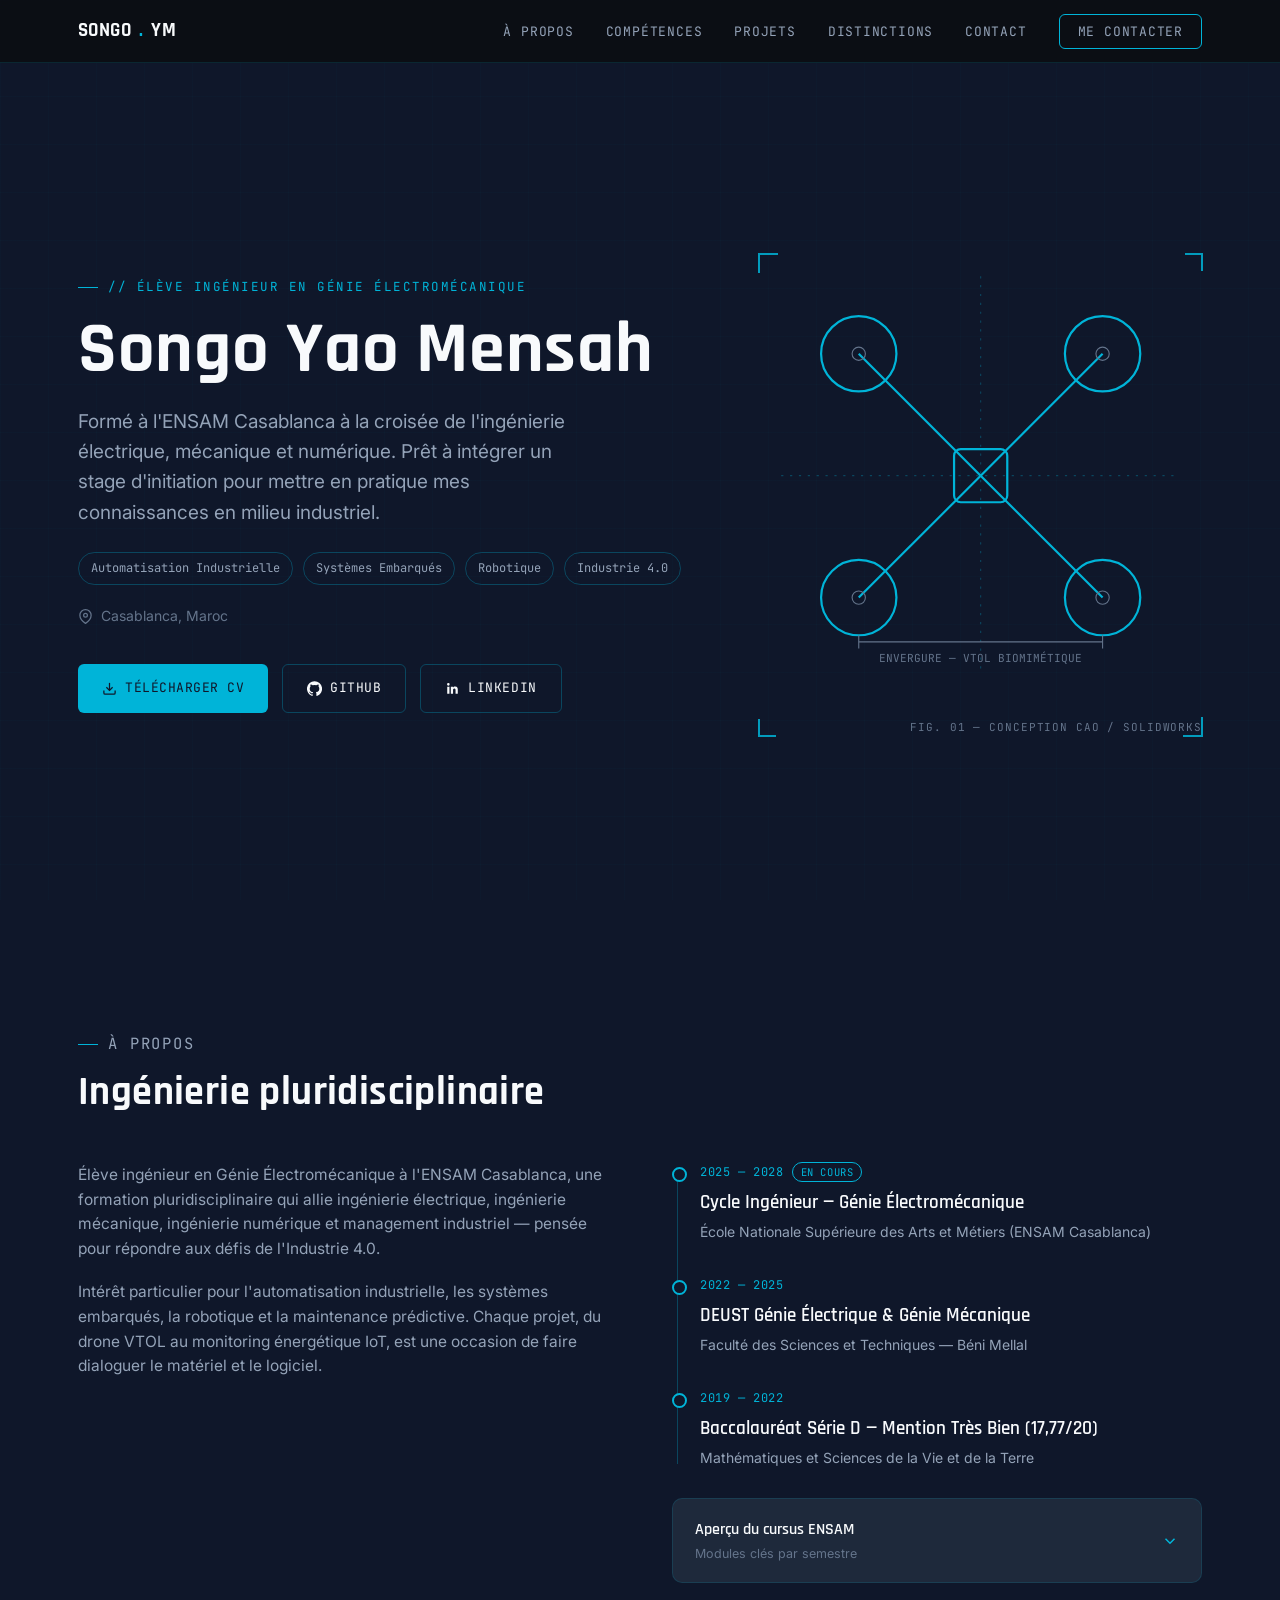
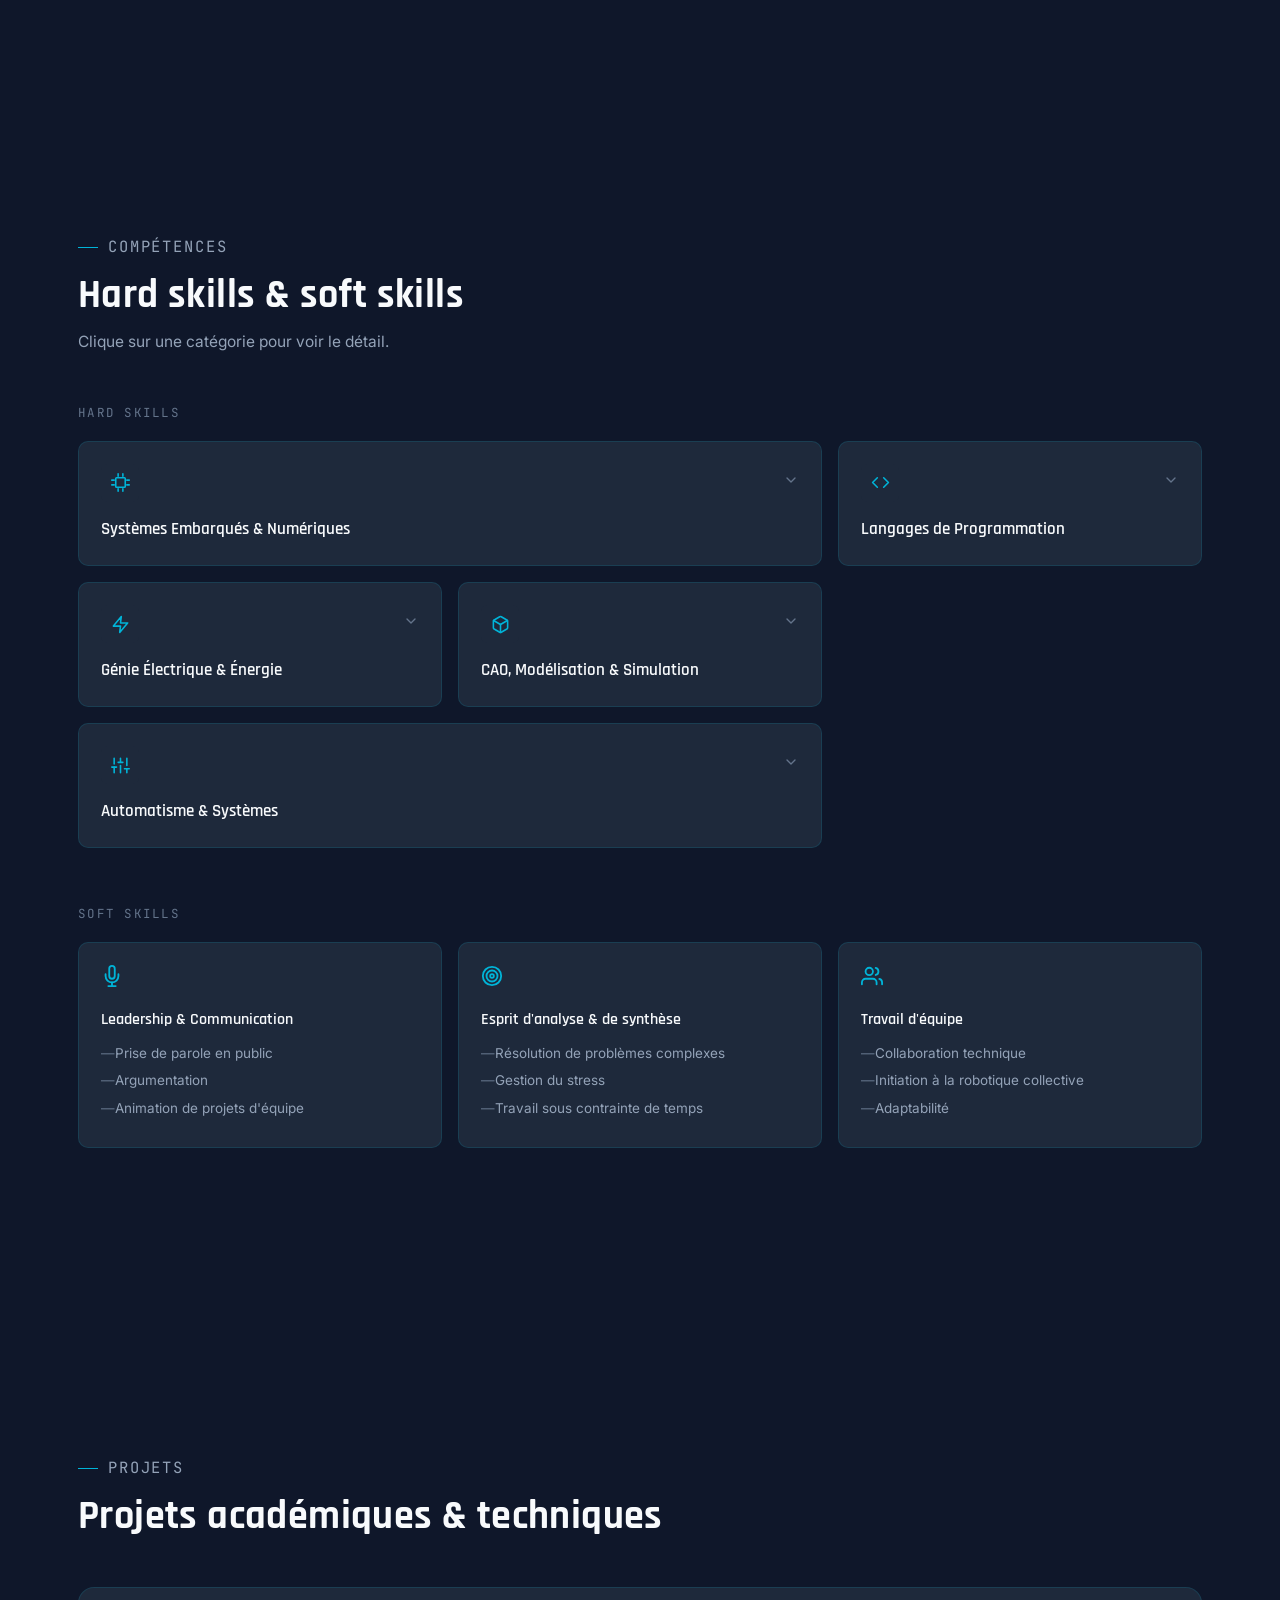
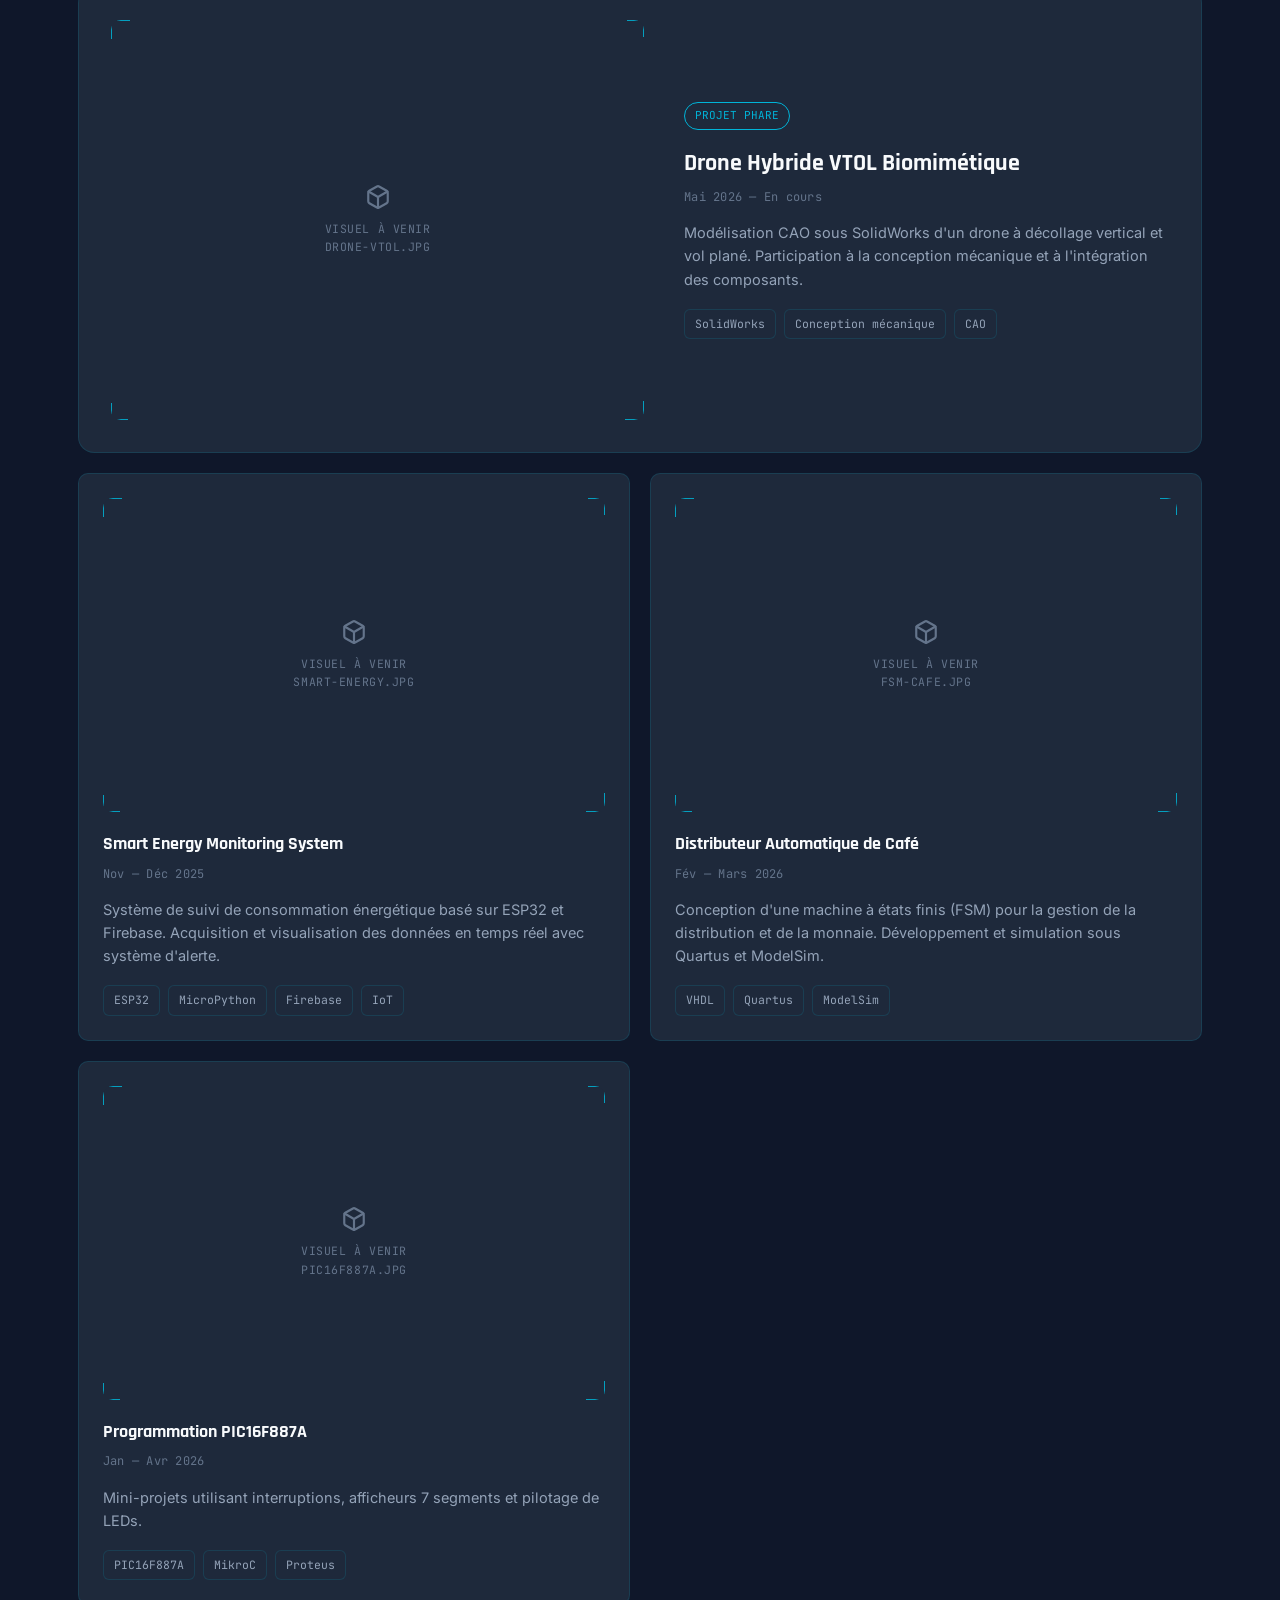
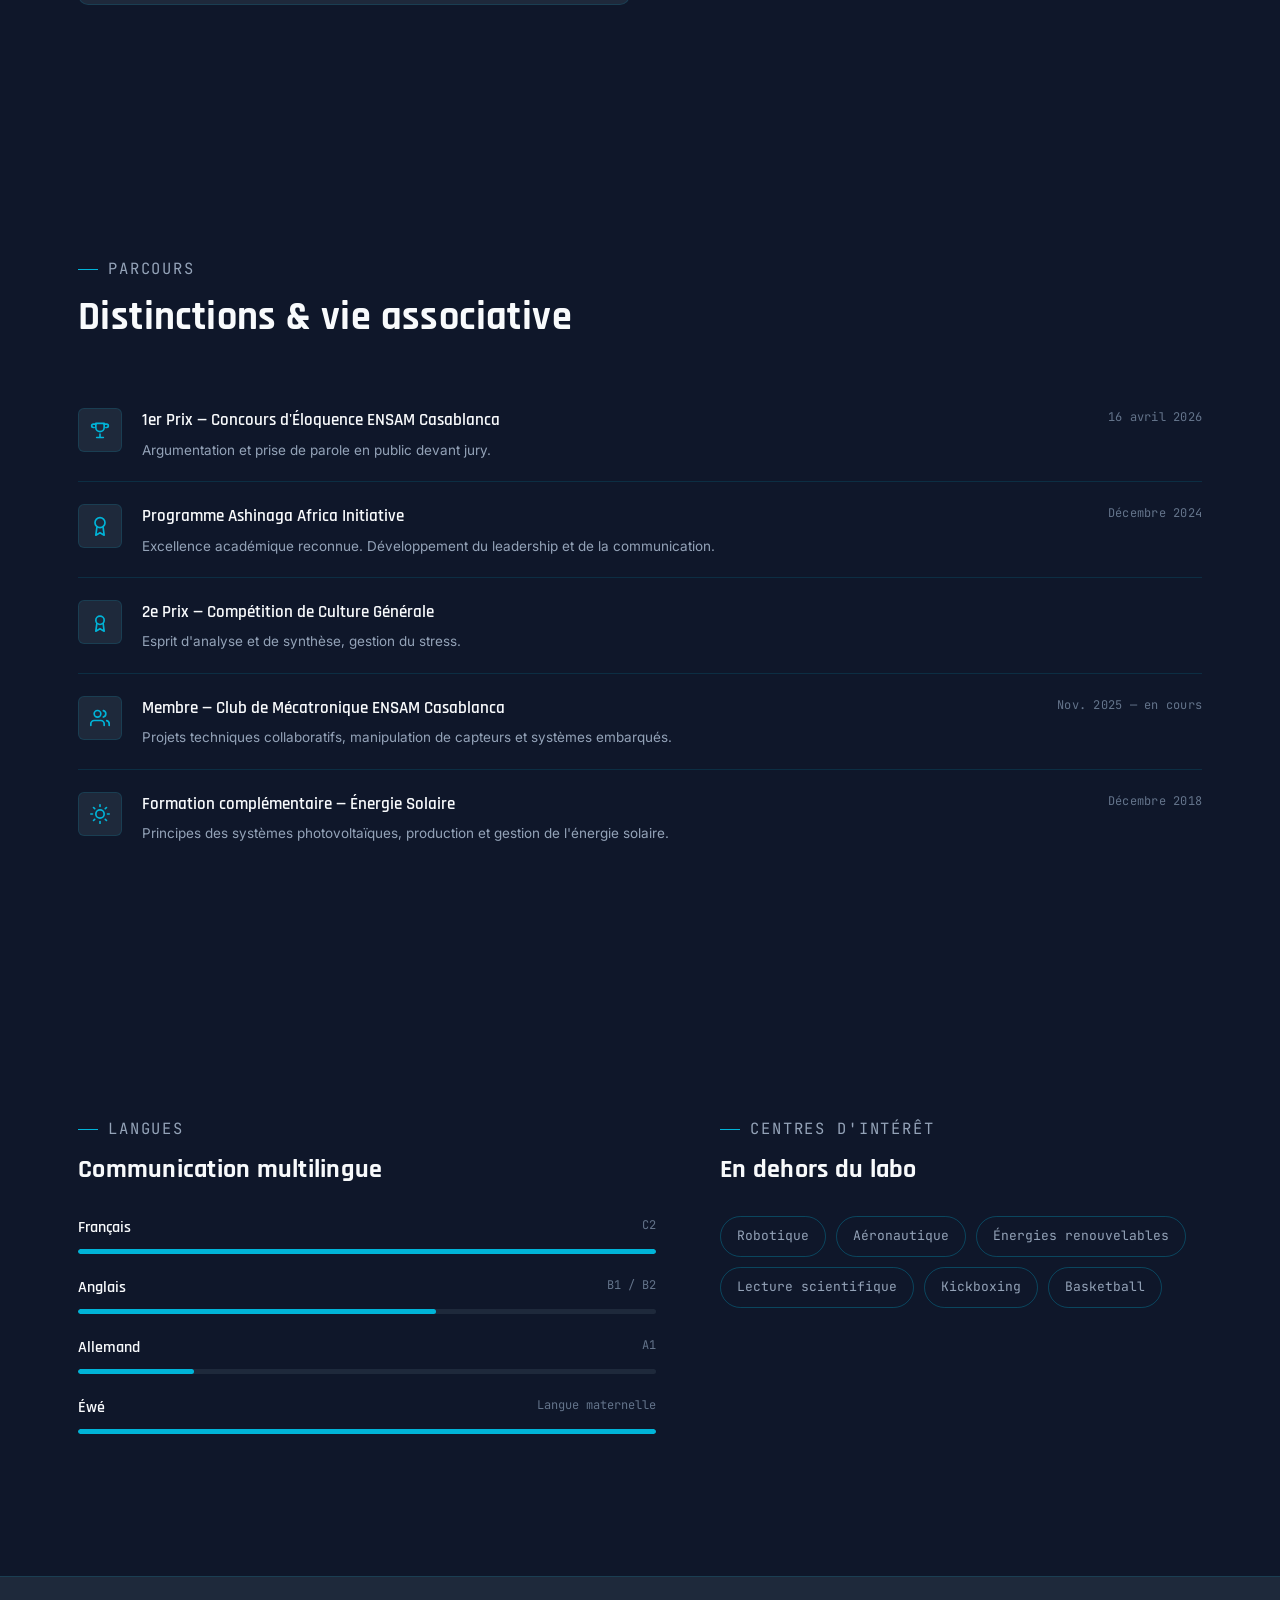
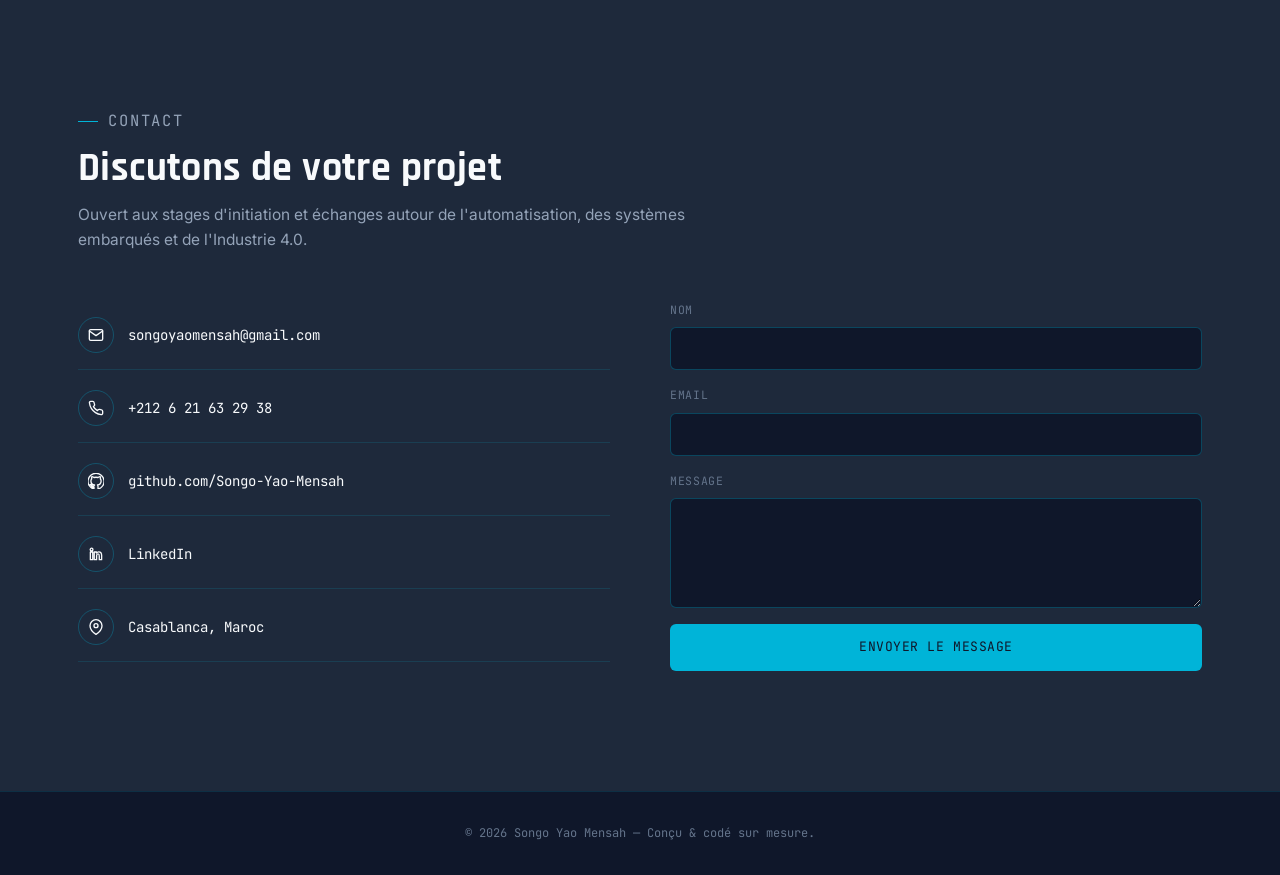
==== index.html @ dd276d2c "Add files via upload" ====
<!DOCTYPE html>
<html lang="fr">
<head>
<meta charset="UTF-8">
<meta name="viewport" content="width=device-width, initial-scale=1.0">
<title>Songo Yao Mensah — Élève Ingénieur en Génie Électromécanique</title>
<meta name="description" content="Portfolio de Songo Yao Mensah, élève ingénieur en Génie Électromécanique à l'ENSAM Casablanca — automatisation industrielle, systèmes embarqués, robotique, Industrie 4.0.">

<link rel="preconnect" href="https://fonts.googleapis.com">
<link rel="preconnect" href="https://fonts.gstatic.com" crossorigin>
<link href="https://fonts.googleapis.com/css2?family=Rajdhani:wght@500;600;700&family=Inter:wght@400;500;600&family=JetBrains+Mono:wght@400;500&display=swap" rel="stylesheet">

<link rel="stylesheet" href="css/style.css">
</head>
<body>

<!-- ============================================================
     NAVIGATION
     ============================================================ -->
<nav class="navbar">
  <div class="nav-inner">
    <a href="#" class="nav-brand">SONGO<span class="dot">.</span>YM</a>
    <button class="nav-toggle" id="navToggle" aria-label="Ouvrir le menu">
      <span></span><span></span><span></span>
    </button>
    <ul class="nav-links" id="navLinks">
      <li><a href="#about">À propos</a></li>
      <li><a href="#skills">Compétences</a></li>
      <li><a href="#projects">Projets</a></li>
      <li><a href="#distinctions">Distinctions</a></li>
      <li><a href="#contact">Contact</a></li>
      <li><a href="#contact" class="nav-cta">Me contacter</a></li>
    </ul>
  </div>
</nav>

<!-- ============================================================
     HERO
     ============================================================ -->
<header class="hero">
  <div class="container hero-inner">
    <div class="hero-content">
      <p class="eyebrow" id="heroEyebrow">// Élève Ingénieur — Génie Électromécanique</p>
      <h1 id="heroName">Songo Yao Mensah</h1>
      <p class="hero-role" id="heroLead"></p>
      <div class="hero-tags" id="heroTags"></div>
      <p class="hero-loc" id="heroLoc"></p>
      <div class="hero-cta">
        <a href="#" class="btn btn-primary" id="heroCvBtn">
          <svg width="15" height="15" viewBox="0 0 24 24" fill="none" stroke="currentColor" stroke-width="2"><path d="M21 15v4a2 2 0 0 1-2 2H5a2 2 0 0 1-2-2v-4"/><polyline points="7 10 12 15 17 10"/><line x1="12" y1="15" x2="12" y2="3"/></svg>
          Télécharger CV
        </a>
        <a href="#" class="btn btn-ghost" id="heroGithubBtn" target="_blank" rel="noopener">
          <svg width="15" height="15" viewBox="0 0 24 24" fill="currentColor"><path d="M12 .5a12 12 0 0 0-3.79 23.4c.6.11.82-.26.82-.58v-2.02c-3.34.73-4.04-1.61-4.04-1.61-.55-1.39-1.34-1.76-1.34-1.76-1.1-.75.08-.73.08-.73 1.2.09 1.84 1.24 1.84 1.24 1.08 1.84 2.83 1.31 3.52 1 .1-.78.42-1.31.76-1.61-2.66-.3-5.47-1.33-5.47-5.93 0-1.31.47-2.38 1.24-3.22-.13-.3-.54-1.52.12-3.18 0 0 1-.32 3.3 1.23a11.5 11.5 0 0 1 6 0c2.3-1.55 3.3-1.23 3.3-1.23.66 1.66.25 2.88.12 3.18.77.84 1.24 1.91 1.24 3.22 0 4.61-2.81 5.63-5.49 5.92.43.37.81 1.1.81 2.22v3.29c0 .32.21.7.83.58A12 12 0 0 0 12 .5z"/></svg>
          GitHub
        </a>
        <a href="#" class="btn btn-ghost" id="heroLinkedinBtn" target="_blank" rel="noopener">
          <svg width="15" height="15" viewBox="0 0 24 24" fill="currentColor"><path d="M20.45 20.45h-3.56v-5.57c0-1.33-.02-3.03-1.85-3.03-1.86 0-2.15 1.45-2.15 2.94v5.66H9.34V9h3.41v1.56h.05c.48-.9 1.64-1.85 3.38-1.85 3.61 0 4.28 2.38 4.28 5.47zM5.34 7.43a2.07 2.07 0 1 1 0-4.14 2.07 2.07 0 0 1 0 4.14zM7.12 20.45H3.56V9h3.56z"/></svg>
          LinkedIn
        </a>
      </div>
    </div>

    <div class="hero-visual blueprint-frame" aria-hidden="true">
      <span class="bp-tr"></span><span class="bp-br"></span>
      <svg viewBox="0 0 400 400" fill="none">
        <!-- reference grid ticks -->
        <g stroke="var(--border-color-strong)" stroke-width="1">
          <line x1="20" y1="200" x2="380" y2="200" stroke-dasharray="2 6"/>
          <line x1="200" y1="20" x2="200" y2="380" stroke-dasharray="2 6"/>
        </g>
        <!-- VTOL drone schematic -->
        <g stroke="var(--accent-amber)" stroke-width="2" class="draw-path">
          <!-- arms -->
          <line x1="200" y1="200" x2="90" y2="90"/>
          <line x1="200" y1="200" x2="310" y2="90"/>
          <line x1="200" y1="200" x2="90" y2="310"/>
          <line x1="200" y1="200" x2="310" y2="310"/>
        </g>
        <g stroke="var(--accent-steel)" stroke-width="2" class="draw-path">
          <!-- body -->
          <rect x="176" y="176" width="48" height="48" rx="6"/>
          <!-- rotor circles -->
          <circle cx="90" cy="90" r="34"/>
          <circle cx="310" cy="90" r="34"/>
          <circle cx="90" cy="310" r="34"/>
          <circle cx="310" cy="310" r="34"/>
        </g>
        <g stroke="var(--text-tertiary)" stroke-width="1" class="draw-path">
          <circle cx="90" cy="90" r="6"/>
          <circle cx="310" cy="90" r="6"/>
          <circle cx="90" cy="310" r="6"/>
          <circle cx="310" cy="310" r="6"/>
        </g>
        <!-- dimension line -->
        <g stroke="var(--text-tertiary)" stroke-width="1">
          <line x1="90" y1="350" x2="310" y2="350"/>
          <line x1="90" y1="344" x2="90" y2="356"/>
          <line x1="310" y1="344" x2="310" y2="356"/>
        </g>
        <text x="200" y="368" fill="var(--text-tertiary)" font-family="JetBrains Mono, monospace" font-size="10" text-anchor="middle">ENVERGURE — VTOL BIOMIMÉTIQUE</text>
      </svg>
      <p class="hero-visual-caption">FIG. 01 — CONCEPTION CAO / SOLIDWORKS</p>
    </div>
  </div>
</header>

<!-- ============================================================
     À PROPOS + PARCOURS ACADÉMIQUE
     ============================================================ -->
<section id="about">
  <div class="container">
    <div class="section-head reveal">
      <p class="eyebrow">À propos</p>
      <h2>Ingénierie pluridisciplinaire</h2>
    </div>
    <div class="about-grid">
      <div class="about-text reveal" id="aboutParagraphs"></div>
      <div class="reveal">
        <div class="timeline" id="academicTimeline"></div>
        <div class="cursus-card" id="cursusCard">
          <button class="cursus-toggle" id="cursusToggleBtn">
            <div>
              <div class="cursus-toggle-title" id="cursusTitle"></div>
              <div class="cursus-toggle-sub" id="cursusSubtitle"></div>
            </div>
            <svg class="cursus-chevron" width="18" height="18" viewBox="0 0 24 24" fill="none" stroke="currentColor" stroke-width="2"><polyline points="6 9 12 15 18 9"/></svg>
          </button>
          <div class="cursus-body">
            <div class="cursus-content" id="cursusContent"></div>
          </div>
        </div>
      </div>
    </div>
  </div>
</section>

<!-- ============================================================
     COMPÉTENCES
     ============================================================ -->
<section id="skills">
  <div class="container">
    <div class="section-head reveal">
      <p class="eyebrow">Compétences</p>
      <h2>Hard skills & soft skills</h2>
      <p>Clique sur une catégorie pour voir le détail.</p>
    </div>

    <div class="skills-block reveal">
      <span class="skills-block-label">Hard skills</span>
      <div class="bento-grid" id="hardSkillsGrid"></div>
    </div>

    <div class="skills-block reveal">
      <span class="skills-block-label">Soft skills</span>
      <div class="softskills-grid" id="softSkillsGrid"></div>
    </div>
  </div>
</section>

<!-- ============================================================
     PROJETS
     ============================================================ -->
<section id="projects">
  <div class="container">
    <div class="section-head reveal">
      <p class="eyebrow">Projets</p>
      <h2>Projets académiques & techniques</h2>
    </div>
    <div id="projectFeatured" class="reveal"></div>
    <div class="projects-secondary" id="projectsSecondary"></div>
  </div>
</section>

<!-- ============================================================
     DISTINCTIONS & VIE ASSOCIATIVE
     ============================================================ -->
<section id="distinctions">
  <div class="container">
    <div class="section-head reveal">
      <p class="eyebrow">Parcours</p>
      <h2>Distinctions & vie associative</h2>
    </div>
    <div class="distinctions-list reveal" id="distinctionsList"></div>
  </div>
</section>

<!-- ============================================================
     LANGUES & CENTRES D'INTÉRÊT
     ============================================================ -->
<section id="languages">
  <div class="container">
    <div class="lang-interest-grid">
      <div class="reveal">
        <div class="section-head" style="margin-bottom:32px;">
          <p class="eyebrow">Langues</p>
          <h2 style="font-size:26px;">Communication multilingue</h2>
        </div>
        <div id="languagesList"></div>
      </div>
      <div class="reveal">
        <div class="section-head" style="margin-bottom:32px;">
          <p class="eyebrow">Centres d'intérêt</p>
          <h2 style="font-size:26px;">En dehors du labo</h2>
        </div>
        <div class="interest-pills" id="interestsList"></div>
      </div>
    </div>
  </div>
</section>

<!-- ============================================================
     CONTACT
     ============================================================ -->
<section id="contact" class="contact-section">
  <div class="container">
    <div class="section-head reveal">
      <p class="eyebrow">Contact</p>
      <h2>Discutons de votre projet</h2>
      <p>Ouvert aux stages d'initiation et échanges autour de l'automatisation, des systèmes embarqués et de l'Industrie 4.0.</p>
    </div>
    <div class="contact-grid">
      <div class="contact-links reveal" id="contactLinks"></div>
      <form class="contact-form reveal" id="contactForm">
        <div class="form-group">
          <label for="cf-name">Nom</label>
          <input type="text" id="cf-name" name="name" required>
        </div>
        <div class="form-group">
          <label for="cf-email">Email</label>
          <input type="email" id="cf-email" name="email" required>
        </div>
        <div class="form-group">
          <label for="cf-message">Message</label>
          <textarea id="cf-message" name="message" required></textarea>
        </div>
        <button type="submit" class="btn btn-primary" style="justify-content:center;">Envoyer le message</button>
      </form>
    </div>
  </div>
</section>

<footer class="footer">
  <div class="container">
    <span id="footerText"></span>
  </div>
</footer>

<script src="js/data.js"></script>
<script src="js/main.js"></script>
</body>
</html>
---- css/style.css ----
/* ============================================================
   DESIGN TOKENS
   ============================================================ */
/* ==========================================================================
   1. NOUVELLE PALETTE DE COULEURS (À remplacer en haut de ton CSS)
   ========================================================================== */
/* ============================================================
   DESIGN TOKENS — NOUVELLE PALETTE CYAN TECHNIQUE SOUPLE
   ============================================================ */
:root {
  /* Le fond "Ardoise / Bleu Nuit" très soft et haut de gamme */
  --bg-primary: #0f172a;       /* Fond principal sombre et doux (Slate 900) */
  --bg-secondary: #1e293b;     /* Fond des cartes et sections (Slate 800) */
  --bg-tertiary: #1e293b;      
  
  /* Le fameux Cyan Électrique discret (Adieu l'orange "généré par IA") */
  --accent-amber: #00b4d8;     /* Devient ton bleu cyan principal */
  --accent-steel: #00b4d8;     /* Utilisé pour tes jauges et sous-éléments */
  --accent-amber-dim: rgba(0, 180, 216, 0.15);

  /* Textes adoucis et lisibles */
  --text-primary: #f8fafc;     /* Blanc cassé léger (Slate 50) */
  --text-secondary: #94a3b8;    /* Gris bleuté pour les paragraphes (Slate 400) */
  --text-tertiary: #64748b;

  /* Bordures effet Blueprint / Schéma d'ingénieur */
  --border-color: rgba(0, 180, 216, 0.15); 
  --border-color-strong: rgba(0, 180, 216, 0.3);

  /* Polices et Layout d'origine (Inchangés) */
  --font-display: 'Rajdhani', sans-serif;
  --font-body: 'Inter', sans-serif;
  --font-mono: 'JetBrains Mono', monospace;
  --max-width: 1180px;
  --section-pad: clamp(64px, 10vw, 120px);
  --radius-sm: 6px;
  --radius-md: 10px;
  --radius-lg: 16px;
  --ease: cubic-bezier(0.16, 1, 0.3, 1);
}
/* ==========================================================================
   2. STYLE DES JAUGES DE COMPÉTENCES (À ajouter à la fin de ton CSS)
   ========================================================================== */
.skill-item-progress {
  margin-bottom: 1.2rem;
  width: 100%;
}

.skill-info {
  display: flex;
  justify-content: space-between;
  align-items: center;
  margin-bottom: 0.4rem;
}

.skill-name {
  font-size: 0.9rem;
  font-weight: 500;
  color: var(--text-main);
}

.skill-percentage {
  font-size: 0.85rem;
  font-family: monospace; /* Style console de programmation */
  color: var(--accent);
  font-weight: 600;
}

.progress-bar-bg {
  width: 100%;
  height: 6px;
  background-color: rgba(255, 255, 255, 0.05);
  border-radius: 4px;
  overflow: hidden;
  border: 1px solid rgba(255, 255, 255, 0.08);
}

.progress-bar-fill {
  height: 100%;
  background-color: var(--accent);
  box-shadow: 0 0 8px var(--accent-glow);
  border-radius: 4px;
  width: 0; /* Géré dynamiquement par le JS pour l'animation */
  transition: width 1.2s cubic-bezier(0.4, 0, 0.2, 1);
}

@media (prefers-reduced-motion: reduce) {
  *, *::before, *::after {
    animation-duration: 0.01ms !important;
    animation-iteration-count: 1 !important;
    transition-duration: 0.01ms !important;
    scroll-behavior: auto !important;
  }
}

/* ============================================================
   RESET & BASE
   ============================================================ */
* { margin: 0; padding: 0; box-sizing: border-box; }

html { scroll-behavior: smooth; }

body {
  background: var(--bg-primary);
  color: var(--text-primary);
  font-family: var(--font-body);
  line-height: 1.6;
  overflow-x: hidden;
  position: relative;
}

/* Blueprint grid background texture — subtle, fixed, whole page */
body::before {
  content: "";
  position: fixed;
  inset: 0;
  background-image:
    linear-gradient(var(--border-color) 1px, transparent 1px),
    linear-gradient(90deg, var(--border-color) 1px, transparent 1px);
  background-size: 48px 48px;
  opacity: 0.15;
  pointer-events: none;
  z-index: 0;
}

img { max-width: 100%; display: block; }
a { color: inherit; text-decoration: none; }
ul { list-style: none; }
button { font: inherit; cursor: pointer; border: none; background: none; color: inherit; }

.container {
  max-width: var(--max-width);
  margin: 0 auto;
  padding: 0 28px;
  position: relative;
  z-index: 1;
}

section { padding: var(--section-pad) 0; position: relative; z-index: 1; }

h1, h2, h3, h4 {
  font-family: var(--font-display);
  font-weight: 700;
  letter-spacing: 0.01em;
  line-height: 1.1;
}

.mono {
  font-family: var(--font-mono);
  letter-spacing: 0.02em;
}

.eyebrow {
  font-family: var(--font-mono);
  font-size: 12.5px;
  color: var(--accent-amber);
  letter-spacing: 0.12em;
  text-transform: uppercase;
  display: flex;
  align-items: center;
  gap: 10px;
  margin-bottom: 14px;
}
.eyebrow::before { content: ""; width: 20px; height: 1px; background: var(--accent-amber); }

.section-head { margin-bottom: 48px; max-width: 640px; }
.section-head h2 { font-size: clamp(28px, 4vw, 40px); color: var(--text-primary); }
.section-head p { color: var(--text-secondary); margin-top: 12px; font-size: 15.5px; }

/* ============================================================
   SIGNATURE ELEMENT — corner brackets (registration marks)
   Used on: hero frame, project media, expanded skill cards.
   Echoes alignment marks found on technical drawings & PCBs.
   ============================================================ */
.blueprint-frame {
  position: relative;
}
.blueprint-frame::before,
.blueprint-frame::after,
.blueprint-frame .bp-tr,
.blueprint-frame .bp-br {
  content: "";
  position: absolute;
  width: 18px;
  height: 18px;
  border: 2px solid var(--accent-amber);
  opacity: 0.85;
  transition: all 0.3s var(--ease);
}
.blueprint-frame::before { top: -1px; left: -1px; border-right: none; border-bottom: none; }
.blueprint-frame::after { bottom: -1px; right: -1px; border-left: none; border-top: none; }
.blueprint-frame .bp-tr { top: -1px; right: -1px; border-left: none; border-bottom: none; }
.blueprint-frame .bp-br { bottom: -1px; left: -1px; border-right: none; border-top: none; }

/* ============================================================
   NAV
   ============================================================ */
.navbar {
  position: fixed;
  top: 0; left: 0; right: 0;
  z-index: 100;
  background: rgba(11, 13, 16, 0.82);
  backdrop-filter: blur(10px);
  border-bottom: 1px solid var(--border-color);
}
.nav-inner {
  max-width: var(--max-width);
  margin: 0 auto;
  padding: 16px 28px;
  display: flex;
  align-items: center;
  justify-content: space-between;
}
.nav-brand {
  font-family: var(--font-display);
  font-weight: 700;
  font-size: 19px;
  letter-spacing: 0.02em;
  display: flex;
  align-items: center;
  gap: 8px;
}
.nav-brand .dot { color: var(--accent-amber); }
.nav-links {
  display: flex;
  gap: 32px;
  align-items: center;
}
.nav-links a {
  font-family: var(--font-mono);
  font-size: 13px;
  color: var(--text-secondary);
  text-transform: uppercase;
  letter-spacing: 0.06em;
  transition: color 0.2s var(--ease);
  position: relative;
}
.nav-links a:hover { color: var(--accent-amber); }
.nav-links a::after {
  content: "";
  position: absolute;
  left: 0; bottom: -6px;
  width: 0; height: 1px;
  background: var(--accent-amber);
  transition: width 0.25s var(--ease);
}
.nav-links a:hover::after { width: 100%; }

.nav-cta {
  border: 1px solid var(--accent-amber);
  color: var(--accent-amber);
  padding: 8px 18px;
  border-radius: var(--radius-sm);
  font-family: var(--font-mono);
  font-size: 12.5px;
  letter-spacing: 0.06em;
  text-transform: uppercase;
  transition: all 0.2s var(--ease);
}
.nav-cta:hover { background: var(--accent-amber); color: var(--bg-primary); }

.nav-toggle { display: none; }

/* ============================================================
   HERO
   ============================================================ */
.hero {
  min-height: 100vh;
  display: flex;
  align-items: center;
  padding-top: 90px;
}
.hero-inner {
  display: grid;
  grid-template-columns: 1.4fr 1fr;
  gap: 60px;
  align-items: center;
  width: 100%;
}
.hero-content .eyebrow { opacity: 0; animation: fadeUp 0.7s var(--ease) 0.1s forwards; }
.hero-content h1 {
  font-size: clamp(42px, 6vw, 72px);
  opacity: 0;
  animation: fadeUp 0.7s var(--ease) 0.25s forwards;
}
.hero-content .hero-role {
  font-size: clamp(16px, 2vw, 19px);
  color: var(--text-secondary);
  margin-top: 16px;
  max-width: 520px;
  opacity: 0;
  animation: fadeUp 0.7s var(--ease) 0.4s forwards;
}
.hero-content .hero-tags {
  display: flex;
  flex-wrap: wrap;
  gap: 10px;
  margin-top: 24px;
  opacity: 0;
  animation: fadeUp 0.7s var(--ease) 0.5s forwards;
}
.hero-tag {
  font-family: var(--font-mono);
  font-size: 12px;
  padding: 6px 12px;
  border: 1px solid var(--border-color-strong);
  border-radius: 20px;
  color: var(--text-secondary);
}
.hero-loc {
  margin-top: 20px;
  font-size: 14px;
  color: var(--text-tertiary);
  display: flex;
  align-items: center;
  gap: 8px;
  opacity: 0;
  animation: fadeUp 0.7s var(--ease) 0.6s forwards;
}
.hero-cta {
  display: flex;
  gap: 14px;
  margin-top: 36px;
  flex-wrap: wrap;
  opacity: 0;
  animation: fadeUp 0.7s var(--ease) 0.7s forwards;
}
.btn {
  padding: 13px 24px;
  border-radius: var(--radius-sm);
  font-family: var(--font-mono);
  font-size: 13px;
  letter-spacing: 0.04em;
  text-transform: uppercase;
  display: inline-flex;
  align-items: center;
  gap: 8px;
  transition: all 0.22s var(--ease);
}
.btn-primary { background: var(--accent-amber); color: var(--bg-primary); }
.btn-primary:hover { background: #ffc164; transform: translateY(-2px); }
.btn-ghost { border: 1px solid var(--border-color-strong); color: var(--text-primary); }
.btn-ghost:hover { border-color: var(--accent-amber); color: var(--accent-amber); transform: translateY(-2px); }

.hero-visual {
  position: relative;
  aspect-ratio: 1 / 1;
  opacity: 0;
  animation: fadeIn 1s var(--ease) 0.5s forwards;
}
.hero-visual .bp-tr, .hero-visual .bp-br {}
.hero-visual svg { width: 100%; height: 100%; }
.hero-visual .draw-path {
  stroke-dasharray: 2000;
  stroke-dashoffset: 2000;
  animation: draw 2.6s var(--ease) 0.8s forwards;
}
.hero-visual-caption {
  margin-top: 14px;
  font-family: var(--font-mono);
  font-size: 11px;
  color: var(--text-tertiary);
  text-align: right;
  text-transform: uppercase;
  letter-spacing: 0.08em;
}

@keyframes fadeUp {
  from { opacity: 0; transform: translateY(18px); }
  to { opacity: 1; transform: translateY(0); }
}
@keyframes fadeIn { from { opacity: 0; } to { opacity: 1; } }
@keyframes draw { to { stroke-dashoffset: 0; } }

/* ============================================================
   REVEAL ON SCROLL (applied via JS IntersectionObserver)
   ============================================================ */
.reveal {
  opacity: 0;
  transform: translateY(28px);
  transition: opacity 0.7s var(--ease), transform 0.7s var(--ease);
}
.reveal.is-visible { opacity: 1; transform: translateY(0); }

/* ============================================================
   ABOUT + TIMELINE
   ============================================================ */
.about-grid {
  display: grid;
  grid-template-columns: 1fr 1fr;
  gap: 64px;
}
.about-text p {
  color: var(--text-secondary);
  margin-bottom: 18px;
  font-size: 15.5px;
}

.timeline { position: relative; padding-left: 28px; }
.timeline::before {
  content: "";
  position: absolute;
  left: 5px; top: 6px; bottom: 6px;
  width: 1px;
  background: var(--border-color-strong);
}
.timeline-item { position: relative; padding-bottom: 32px; }
.timeline-item:last-child { padding-bottom: 0; }
.timeline-item::before {
  content: "";
  position: absolute;
  left: -28px; top: 4px;
  width: 11px; height: 11px;
  border-radius: 50%;
  background: var(--bg-primary);
  border: 2px solid var(--accent-amber);
}
.timeline-period {
  font-family: var(--font-mono);
  font-size: 12px;
  color: var(--accent-amber);
  text-transform: uppercase;
  letter-spacing: 0.05em;
}
.timeline-status {
  font-family: var(--font-mono);
  font-size: 10.5px;
  color: var(--accent-steel);
  border: 1px solid var(--accent-steel);
  border-radius: 20px;
  padding: 2px 8px;
  margin-left: 8px;
}
.timeline-title { font-family: var(--font-display); font-size: 19px; margin-top: 6px; font-weight: 600; }
.timeline-place { color: var(--text-secondary); font-size: 14px; margin-top: 3px; }

/* Cursus dépliable */
.cursus-card {
  margin-top: 28px;
  background: var(--bg-secondary);
  border: 1px solid var(--border-color);
  border-radius: var(--radius-md);
  overflow: hidden;
}
.cursus-toggle {
  width: 100%;
  padding: 18px 22px;
  display: flex;
  justify-content: space-between;
  align-items: center;
  text-align: left;
}
.cursus-toggle-title { font-family: var(--font-display); font-weight: 600; font-size: 16px; }
.cursus-toggle-sub { font-size: 12.5px; color: var(--text-tertiary); margin-top: 2px; }
.cursus-chevron { transition: transform 0.3s var(--ease); color: var(--accent-amber); flex-shrink: 0; }
.cursus-card.open .cursus-chevron { transform: rotate(180deg); }
.cursus-body {
  max-height: 0;
  overflow: hidden;
  transition: max-height 0.4s var(--ease);
}
.cursus-card.open .cursus-body { max-height: 900px; }
.cursus-content { padding: 0 22px 22px; }
.cursus-sem { margin-bottom: 16px; }
.cursus-sem-label {
  font-family: var(--font-mono);
  font-size: 11px;
  color: var(--accent-steel);
  letter-spacing: 0.06em;
  margin-bottom: 8px;
  display: block;
}
.cursus-sem-modules { display: flex; flex-wrap: wrap; gap: 8px; }
.cursus-sem-modules span {
  font-size: 12.5px;
  color: var(--text-secondary);
  background: var(--bg-tertiary);
  border: 1px solid var(--border-color);
  padding: 5px 10px;
  border-radius: 20px;
}
.cursus-next {
  border-top: 1px solid var(--border-color);
  padding-top: 14px;
  margin-top: 4px;
  font-size: 13.5px;
  color: var(--text-tertiary);
  font-style: italic;
}

/* ============================================================
   BENTO GRID — SKILLS
   ============================================================ */
.skills-block { margin-bottom: 56px; }
.skills-block-label {
  font-family: var(--font-mono);
  font-size: 12.5px;
  color: var(--text-tertiary);
  text-transform: uppercase;
  letter-spacing: 0.1em;
  margin-bottom: 18px;
  display: block;
}
.bento-grid {
  display: grid;
  grid-template-columns: repeat(3, 1fr);
  gap: 16px;
}
.bento-card {
  background: var(--bg-secondary);
  border: 1px solid var(--border-color);
  border-radius: var(--radius-md);
  padding: 22px;
  cursor: pointer;
  transition: border-color 0.25s var(--ease), transform 0.25s var(--ease);
}
.bento-card:hover { border-color: var(--border-color-strong); transform: translateY(-3px); }
.bento-card.wide { grid-column: span 2; }
.bento-card-head {
  display: flex;
  align-items: center;
  justify-content: space-between;
}
.bento-card-icon {
  width: 38px; height: 38px;
  display: flex; align-items: center; justify-content: center;
  background: var(--bg-tertiary);
  border-radius: var(--radius-sm);
  color: var(--accent-amber);
  flex-shrink: 0;
}
.bento-card-title {
  font-family: var(--font-display);
  font-weight: 600;
  font-size: 17px;
  margin-top: 14px;
}
.bento-chevron { color: var(--text-tertiary); transition: transform 0.3s var(--ease); flex-shrink: 0; }
.bento-card.open .bento-chevron { transform: rotate(180deg); color: var(--accent-amber); }
.bento-tags {
  max-height: 0;
  overflow: hidden;
  transition: max-height 0.35s var(--ease), margin-top 0.35s var(--ease);
  display: flex;
  flex-wrap: wrap;
  gap: 8px;
}
.bento-card.open .bento-tags { max-height: 300px; margin-top: 14px; }
.bento-tags span {
  font-family: var(--font-mono);
  font-size: 12px;
  color: var(--text-secondary);
  background: var(--bg-tertiary);
  border: 1px solid var(--border-color);
  padding: 5px 11px;
  border-radius: 20px;
}

.softskills-grid {
  display: grid;
  grid-template-columns: repeat(3, 1fr);
  gap: 16px;
}
.soft-card {
  background: var(--bg-tertiary);
  border: 1px solid var(--border-color);
  border-radius: var(--radius-md);
  padding: 22px;
}
.soft-card-icon { color: var(--accent-steel); margin-bottom: 12px; }
.soft-card-title { font-family: var(--font-display); font-weight: 600; font-size: 16px; margin-bottom: 10px; }
.soft-card ul li {
  font-size: 13.5px;
  color: var(--text-secondary);
  padding-left: 14px;
  position: relative;
  margin-bottom: 6px;
}
.soft-card ul li::before {
  content: "—";
  position: absolute;
  left: 0;
  color: var(--text-tertiary);
}

/* ============================================================
   PROJECTS — asymmetric
   ============================================================ */
.project-featured {
  background: var(--bg-secondary);
  border: 1px solid var(--border-color);
  border-radius: var(--radius-lg);
  padding: 32px;
  display: grid;
  grid-template-columns: 1.1fr 1fr;
  gap: 40px;
  align-items: center;
  margin-bottom: 20px;
}
.project-featured-media {
  aspect-ratio: 4/3;
  background: var(--bg-tertiary);
  border-radius: var(--radius-md);
  position: relative;
  overflow: hidden;
}
.project-featured-media img { width: 100%; height: 100%; object-fit: cover; }
.project-placeholder {
  position: absolute; inset: 0;
  display: flex; align-items: center; justify-content: center;
  flex-direction: column;
  gap: 10px;
  color: var(--text-tertiary);
  font-family: var(--font-mono);
  font-size: 11.5px;
  text-align: center;
  padding: 20px;
  text-transform: uppercase;
  letter-spacing: 0.05em;
}
.project-badge {
  display: inline-block;
  font-family: var(--font-mono);
  font-size: 11px;
  color: var(--accent-amber);
  border: 1px solid var(--accent-amber);
  border-radius: 20px;
  padding: 4px 10px;
  margin-bottom: 14px;
  text-transform: uppercase;
}
.project-title { font-family: var(--font-display); font-weight: 700; font-size: 24px; }
.project-period { font-family: var(--font-mono); font-size: 12px; color: var(--text-tertiary); margin-top: 6px; }
.project-desc { color: var(--text-secondary); font-size: 14.5px; margin-top: 14px; }
.project-stack { display: flex; flex-wrap: wrap; gap: 8px; margin-top: 18px; }
.project-stack span {
  font-family: var(--font-mono);
  font-size: 11.5px;
  background: var(--bg-tertiary);
  border: 1px solid var(--border-color);
  color: var(--text-secondary);
  padding: 5px 10px;
  border-radius: var(--radius-sm);
}

.projects-secondary {
  display: grid;
  grid-template-columns: 1fr 1fr;
  gap: 20px;
}
.project-card {
  background: var(--bg-secondary);
  border: 1px solid var(--border-color);
  border-radius: var(--radius-md);
  padding: 24px;
  transition: transform 0.25s var(--ease), border-color 0.25s var(--ease);
}
.project-card:hover { transform: translateY(-4px); border-color: var(--accent-amber); }
.project-card .project-featured-media { aspect-ratio: 16/10; margin-bottom: 18px; }
.project-card .project-title { font-size: 18px; }

/* ============================================================
   DISTINCTIONS
   ============================================================ */
.distinctions-list { display: flex; flex-direction: column; gap: 2px; }
.distinction-item {
  display: grid;
  grid-template-columns: 44px 1fr auto;
  gap: 20px;
  align-items: start;
  padding: 20px 0;
  border-bottom: 1px solid var(--border-color);
}
.distinction-item:last-child { border-bottom: none; }
.distinction-icon {
  width: 44px; height: 44px;
  border-radius: var(--radius-sm);
  background: var(--bg-secondary);
  border: 1px solid var(--border-color);
  display: flex; align-items: center; justify-content: center;
  color: var(--accent-amber);
  flex-shrink: 0;
}
.distinction-title { font-family: var(--font-display); font-weight: 600; font-size: 16.5px; }
.distinction-detail { color: var(--text-secondary); font-size: 13.5px; margin-top: 5px; }
.distinction-date {
  font-family: var(--font-mono);
  font-size: 12px;
  color: var(--text-tertiary);
  white-space: nowrap;
  text-align: right;
}

/* ============================================================
   LANGUAGES + INTERESTS
   ============================================================ */
.lang-interest-grid {
  display: grid;
  grid-template-columns: 1.2fr 1fr;
  gap: 64px;
}
.lang-item { margin-bottom: 22px; }
.lang-top { display: flex; justify-content: space-between; margin-bottom: 8px; }
.lang-name { font-family: var(--font-display); font-weight: 600; font-size: 15.5px; }
.lang-level { font-family: var(--font-mono); font-size: 12px; color: var(--text-tertiary); }
.lang-bar-track { height: 5px; background: var(--bg-tertiary); border-radius: 4px; overflow: hidden; }
.lang-bar-fill {
  height: 100%;
  width: 0;
  background: linear-gradient(90deg, var(--accent-steel), var(--accent-amber));
  border-radius: 4px;
  transition: width 1.1s var(--ease);
}
.interest-pills { display: flex; flex-wrap: wrap; gap: 10px; align-content: flex-start; }
.interest-pill {
  font-family: var(--font-mono);
  font-size: 13px;
  padding: 9px 16px;
  border: 1px solid var(--border-color-strong);
  border-radius: 24px;
  color: var(--text-secondary);
  transition: all 0.2s var(--ease);
}
.interest-pill:hover { border-color: var(--accent-amber); color: var(--accent-amber); }

/* ============================================================
   CONTACT
   ============================================================ */
.contact-section {
  background: var(--bg-secondary);
  border-top: 1px solid var(--border-color);
}
.contact-grid {
  display: grid;
  grid-template-columns: 1fr 1fr;
  gap: 60px;
  align-items: start;
}
.contact-links { display: flex; flex-direction: column; gap: 4px; }
.contact-link {
  display: flex;
  align-items: center;
  gap: 14px;
  padding: 16px 0;
  border-bottom: 1px solid var(--border-color);
  transition: color 0.2s var(--ease), padding-left 0.2s var(--ease);
}
.contact-link:hover { color: var(--accent-amber); padding-left: 6px; }
.contact-link-icon {
  width: 36px; height: 36px;
  border-radius: 50%;
  border: 1px solid var(--border-color-strong);
  display: flex; align-items: center; justify-content: center;
  flex-shrink: 0;
}
.contact-link-text { font-family: var(--font-mono); font-size: 14px; }

.contact-form { display: flex; flex-direction: column; gap: 16px; }
.form-group { display: flex; flex-direction: column; gap: 8px; }
.form-group label {
  font-family: var(--font-mono);
  font-size: 11.5px;
  color: var(--text-tertiary);
  text-transform: uppercase;
  letter-spacing: 0.06em;
}
.form-group input, .form-group textarea {
  background: var(--bg-primary);
  border: 1px solid var(--border-color-strong);
  border-radius: var(--radius-sm);
  padding: 12px 14px;
  color: var(--text-primary);
  font-family: var(--font-body);
  font-size: 14px;
  transition: border-color 0.2s var(--ease);
}
.form-group input:focus, .form-group textarea:focus {
  outline: none;
  border-color: var(--accent-amber);
}
.form-group textarea { resize: vertical; min-height: 110px; }

.footer {
  text-align: center;
  padding: 32px 0;
  font-family: var(--font-mono);
  font-size: 12px;
  color: var(--text-tertiary);
  border-top: 1px solid var(--border-color);
}

/* Visible keyboard focus everywhere */
a:focus-visible, button:focus-visible, input:focus-visible, textarea:focus-visible {
  outline: 2px solid var(--accent-amber);
  outline-offset: 2px;
}

/* ============================================================
   MOBILE NAV
   ============================================================ */
.nav-toggle {
  width: 32px; height: 24px;
  position: relative;
  z-index: 101;
}
.nav-toggle span {
  position: absolute;
  left: 0; right: 0;
  height: 2px;
  background: var(--text-primary);
  transition: all 0.3s var(--ease);
}
.nav-toggle span:nth-child(1) { top: 0; }
.nav-toggle span:nth-child(2) { top: 11px; }
.nav-toggle span:nth-child(3) { top: 22px; }
.nav-toggle.open span:nth-child(1) { transform: translateY(11px) rotate(45deg); }
.nav-toggle.open span:nth-child(2) { opacity: 0; }
.nav-toggle.open span:nth-child(3) { transform: translateY(-11px) rotate(-45deg); }

/* ============================================================
   RESPONSIVE
   ============================================================ */
@media (max-width: 900px) {
  .hero-inner { grid-template-columns: 1fr; }
  .hero-visual { max-width: 340px; margin: 0 auto; order: -1; }
  .about-grid { grid-template-columns: 1fr; gap: 40px; }
  .bento-grid { grid-template-columns: repeat(2, 1fr); }
  .bento-card.wide { grid-column: span 2; }
  .softskills-grid { grid-template-columns: 1fr; }
  .project-featured { grid-template-columns: 1fr; }
  .projects-secondary { grid-template-columns: 1fr; }
  .lang-interest-grid { grid-template-columns: 1fr; gap: 40px; }
  .contact-grid { grid-template-columns: 1fr; gap: 40px; }
}

@media (max-width: 640px) {
  .nav-links {
    position: fixed;
    top: 0; right: 0;
    height: 100vh;
    width: 78%;
    max-width: 300px;
    background: var(--bg-secondary);
    border-left: 1px solid var(--border-color);
    flex-direction: column;
    justify-content: center;
    align-items: flex-start;
    padding: 40px;
    gap: 26px;
    transform: translateX(100%);
    transition: transform 0.35s var(--ease);
  }
  .nav-links.open { transform: translateX(0); }
  .nav-cta { display: none; }
  .nav-links .nav-cta-mobile { display: inline-flex; }
  .nav-toggle { display: block; }
  .bento-grid { grid-template-columns: 1fr; }
  .bento-card.wide { grid-column: span 1; }
  .distinction-item { grid-template-columns: 40px 1fr; }
  .distinction-date { grid-column: 2; text-align: left; margin-top: 4px; }
}
/* Force l'affichage des compétences en colonnes propres lorsque la carte Bento est dépliée */
.bento-card.open .bento-tags {
  display: flex !important;
  flex-direction: column !important;
  align-items: flex-start !important;
  gap: 4px;
  width: 100%;
}
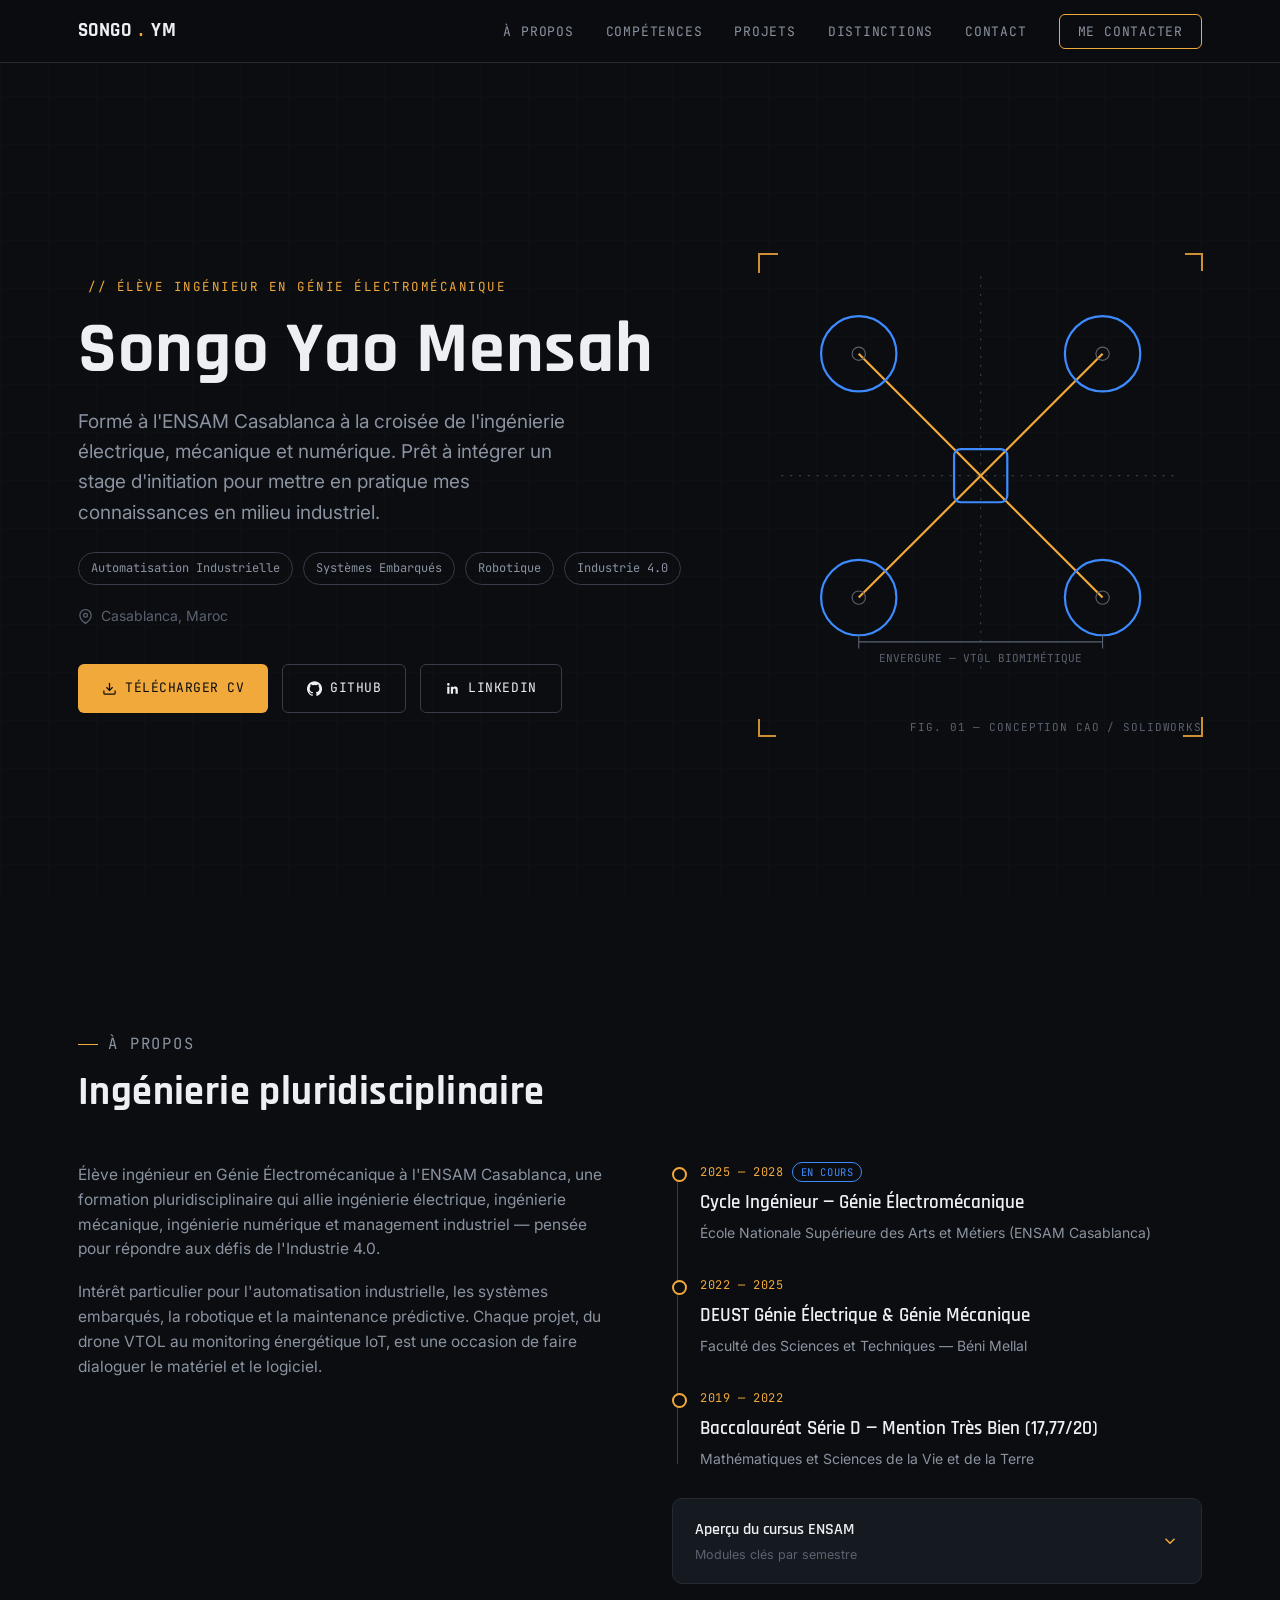
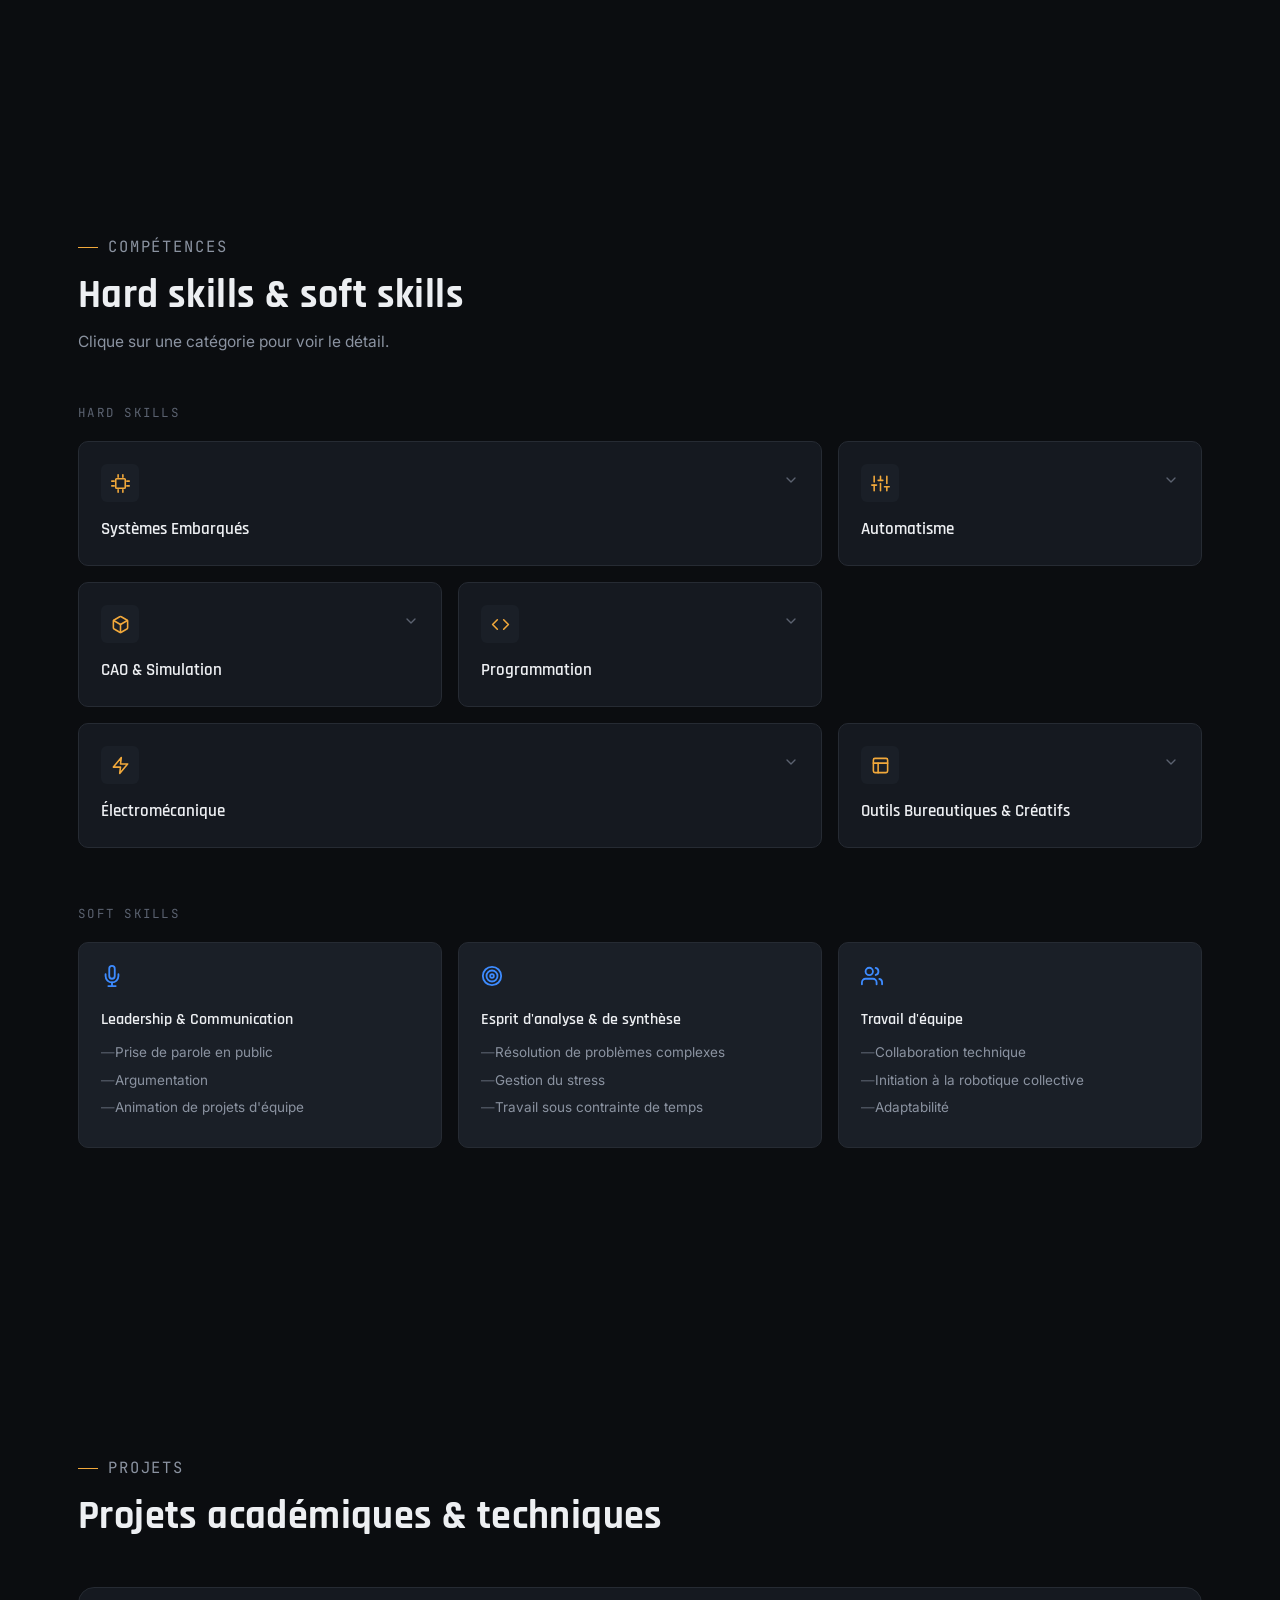
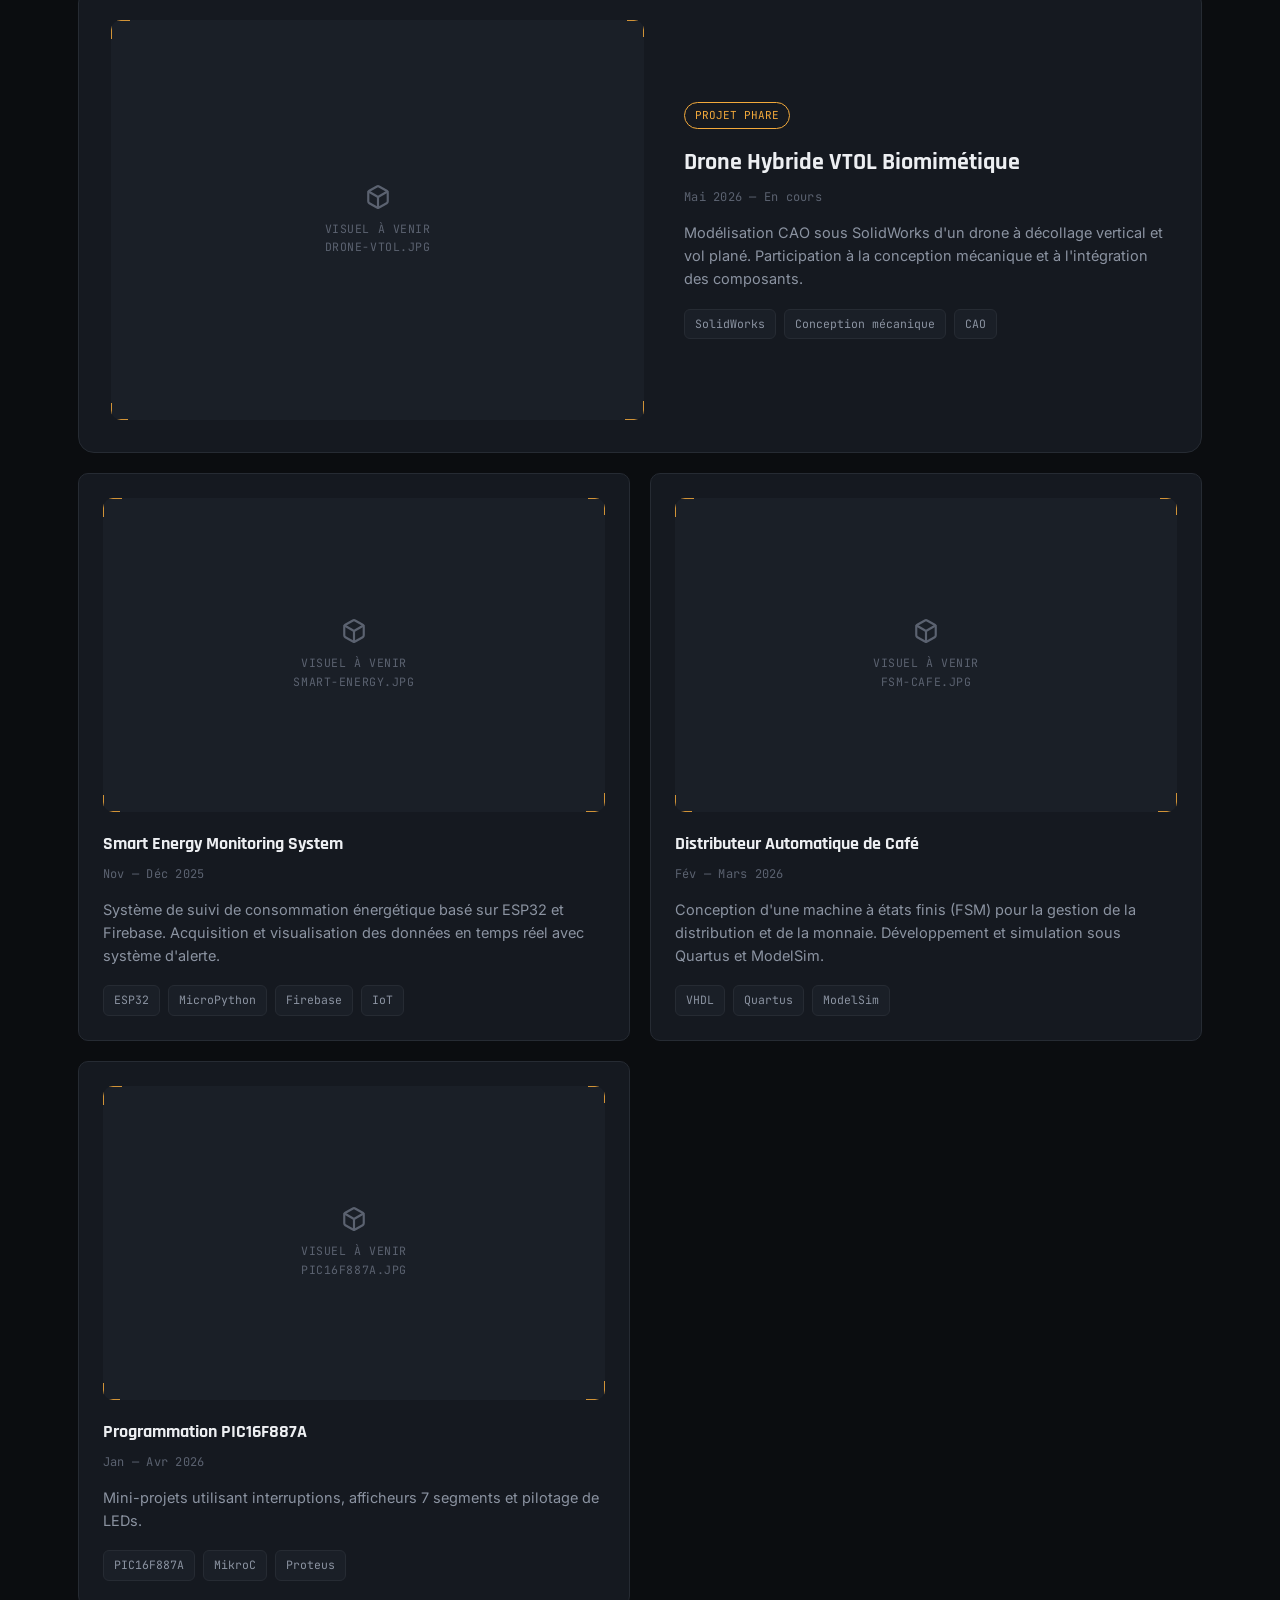
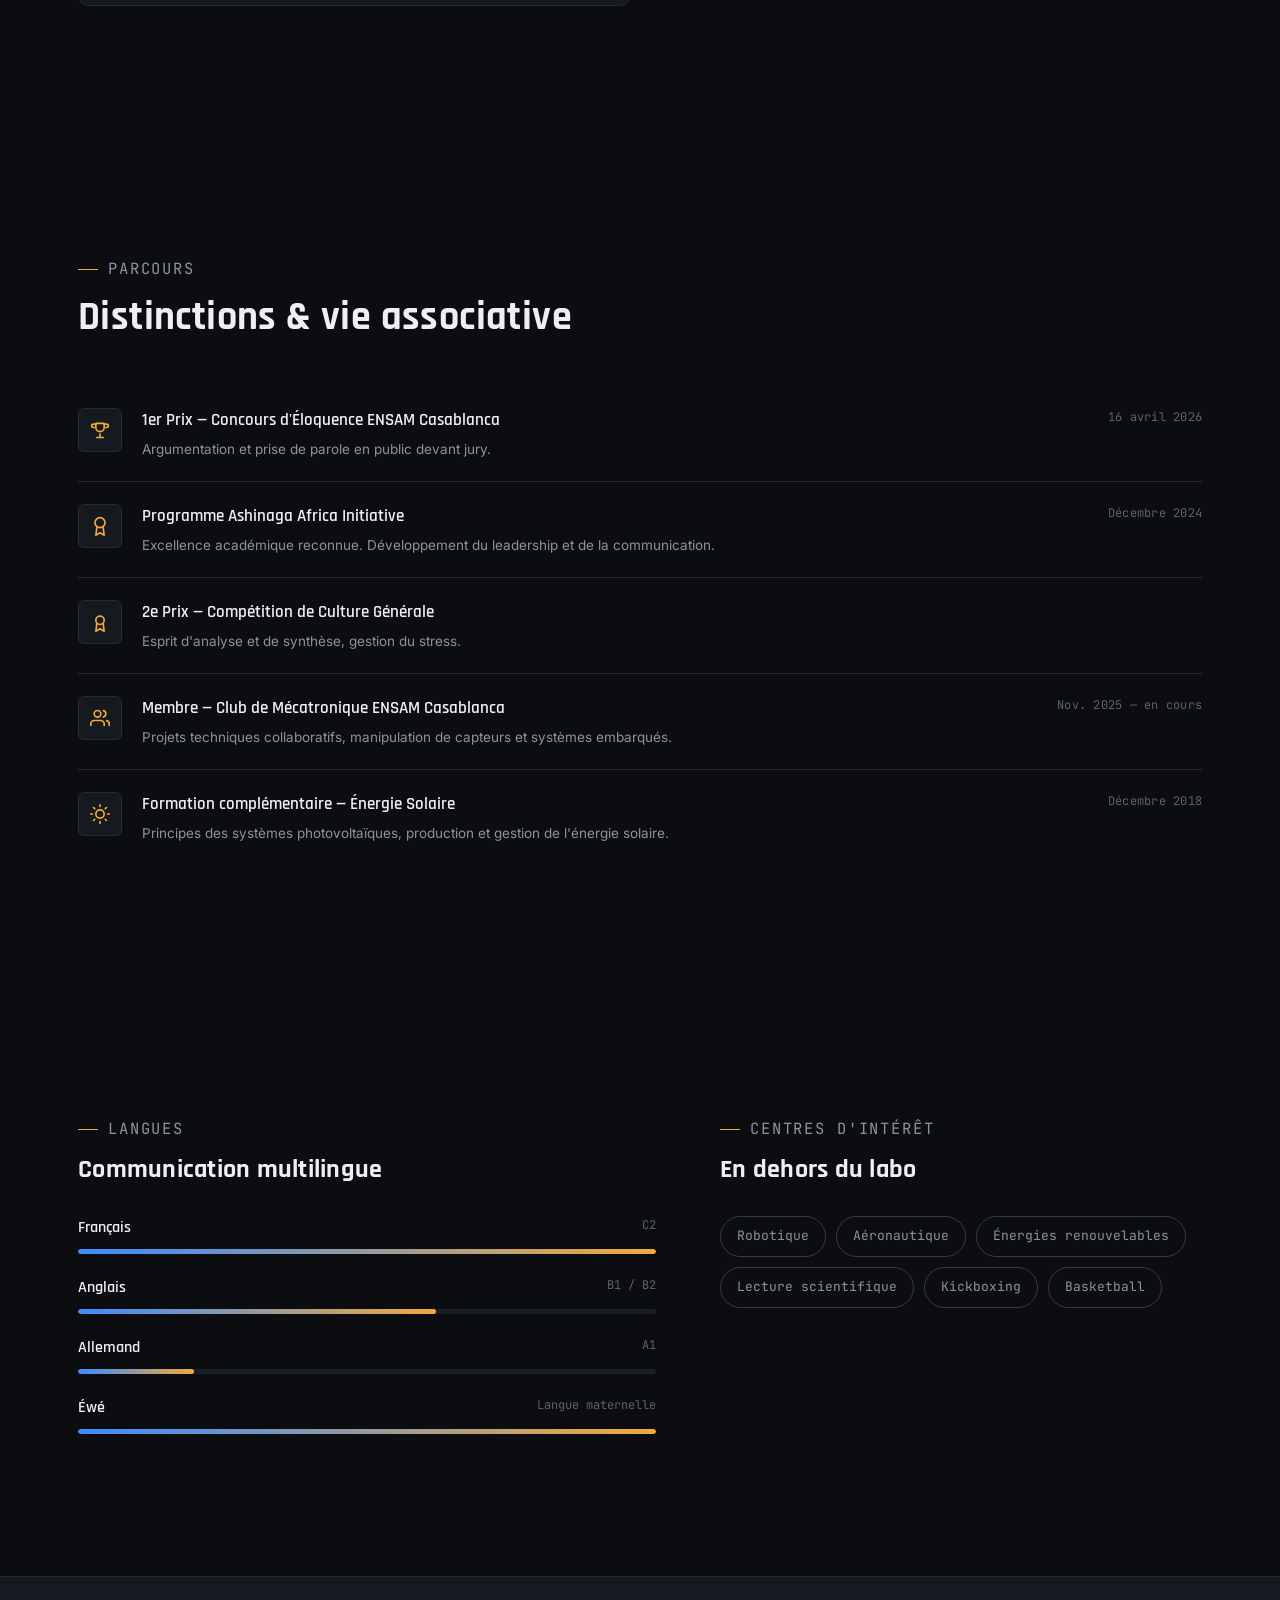
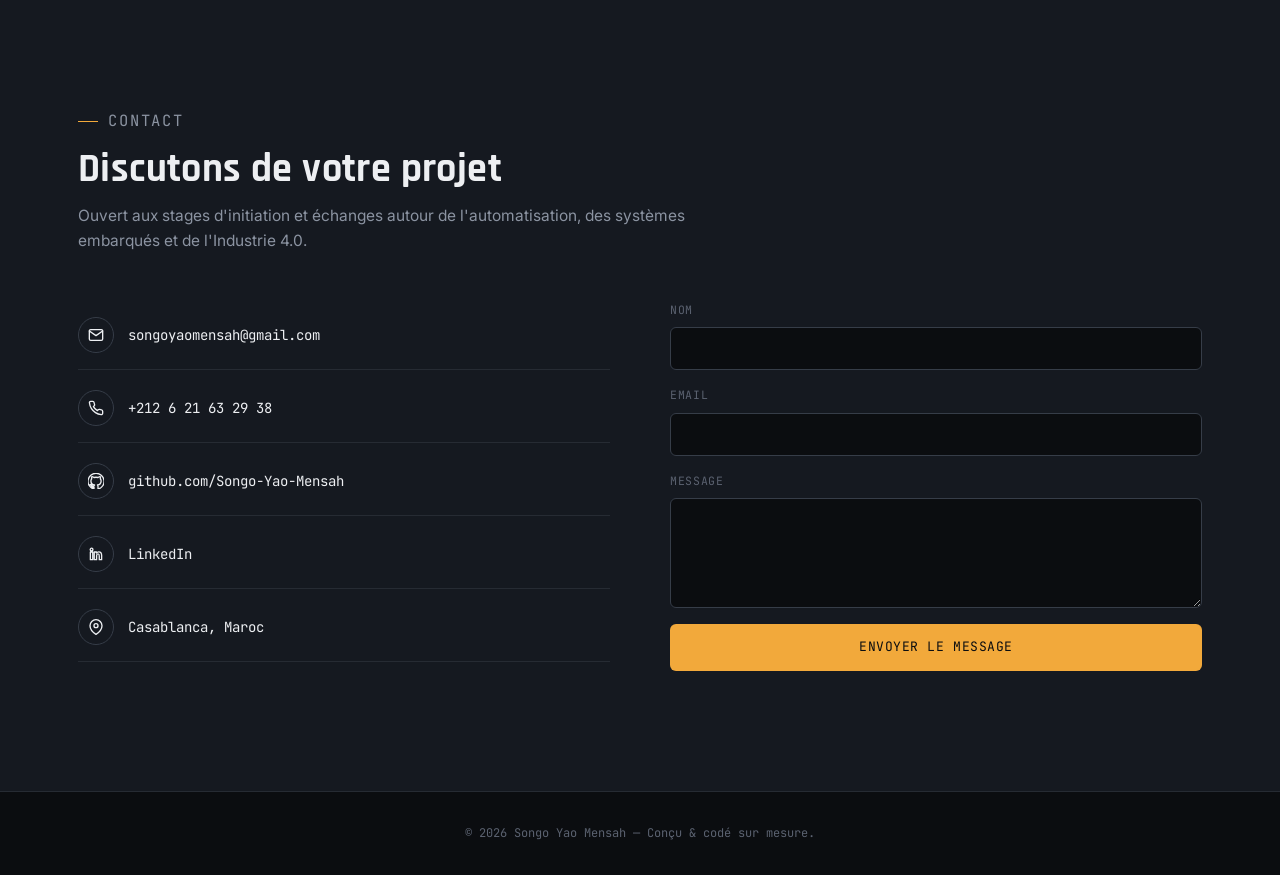
==== commit 6e192778: "Add files via upload" ====
--- a/index.html
+++ b/index.html
@@ -167,7 +167,7 @@
       <p class="eyebrow">Projets</p>
       <h2>Projets académiques & techniques</h2>
     </div>
-    <div id="projectFeatured" class="reveal"></div>
+    <div id="projectFeatured"></div>
     <div class="projects-secondary" id="projectsSecondary"></div>
   </div>
 </section>
@@ -181,7 +181,7 @@
       <p class="eyebrow">Parcours</p>
       <h2>Distinctions & vie associative</h2>
     </div>
-    <div class="distinctions-list reveal" id="distinctionsList"></div>
+    <div class="distinctions-list" id="distinctionsList"></div>
   </div>
 </section>
 
@@ -220,7 +220,7 @@
       <p>Ouvert aux stages d'initiation et échanges autour de l'automatisation, des systèmes embarqués et de l'Industrie 4.0.</p>
     </div>
     <div class="contact-grid">
-      <div class="contact-links reveal" id="contactLinks"></div>
+      <div class="contact-links" id="contactLinks"></div>
       <form class="contact-form reveal" id="contactForm">
         <div class="form-group">
           <label for="cf-name">Nom</label>
--- a/css/style.css
+++ b/css/style.css
@@ -1,87 +1,34 @@
 /* ============================================================
    DESIGN TOKENS
    ============================================================ */
-/* ==========================================================================
-   1. NOUVELLE PALETTE DE COULEURS (À remplacer en haut de ton CSS)
-   ========================================================================== */
-/* ============================================================
-   DESIGN TOKENS — NOUVELLE PALETTE CYAN TECHNIQUE SOUPLE
-   ============================================================ */
 :root {
-  /* Le fond "Ardoise / Bleu Nuit" très soft et haut de gamme */
-  --bg-primary: #0f172a;       /* Fond principal sombre et doux (Slate 900) */
-  --bg-secondary: #1e293b;     /* Fond des cartes et sections (Slate 800) */
-  --bg-tertiary: #1e293b;      
-  
-  /* Le fameux Cyan Électrique discret (Adieu l'orange "généré par IA") */
-  --accent-amber: #00b4d8;     /* Devient ton bleu cyan principal */
-  --accent-steel: #00b4d8;     /* Utilisé pour tes jauges et sous-éléments */
-  --accent-amber-dim: rgba(0, 180, 216, 0.15);
-
-  /* Textes adoucis et lisibles */
-  --text-primary: #f8fafc;     /* Blanc cassé léger (Slate 50) */
-  --text-secondary: #94a3b8;    /* Gris bleuté pour les paragraphes (Slate 400) */
-  --text-tertiary: #64748b;
-
-  /* Bordures effet Blueprint / Schéma d'ingénieur */
-  --border-color: rgba(0, 180, 216, 0.15); 
-  --border-color-strong: rgba(0, 180, 216, 0.3);
-
-  /* Polices et Layout d'origine (Inchangés) */
+  /* Colors */
+  --bg-primary: #0B0D10;
+  --bg-secondary: #151920;
+  --bg-tertiary: #1A1F27;
+  --accent-amber: #F2A93B;
+  --accent-amber-dim: #8a601f;
+  --accent-steel: #3D8BFF;
+  --text-primary: #EDEFF2;
+  --text-secondary: #8B93A1;
+  --text-tertiary: #5B6270;
+  --border-color: #262B33;
+  --border-color-strong: #363D48;
+
+  /* Type */
   --font-display: 'Rajdhani', sans-serif;
   --font-body: 'Inter', sans-serif;
   --font-mono: 'JetBrains Mono', monospace;
+
+  /* Layout */
   --max-width: 1180px;
   --section-pad: clamp(64px, 10vw, 120px);
   --radius-sm: 6px;
   --radius-md: 10px;
   --radius-lg: 16px;
+
+  /* Motion */
   --ease: cubic-bezier(0.16, 1, 0.3, 1);
-}
-/* ==========================================================================
-   2. STYLE DES JAUGES DE COMPÉTENCES (À ajouter à la fin de ton CSS)
-   ========================================================================== */
-.skill-item-progress {
-  margin-bottom: 1.2rem;
-  width: 100%;
-}
-
-.skill-info {
-  display: flex;
-  justify-content: space-between;
-  align-items: center;
-  margin-bottom: 0.4rem;
-}
-
-.skill-name {
-  font-size: 0.9rem;
-  font-weight: 500;
-  color: var(--text-main);
-}
-
-.skill-percentage {
-  font-size: 0.85rem;
-  font-family: monospace; /* Style console de programmation */
-  color: var(--accent);
-  font-weight: 600;
-}
-
-.progress-bar-bg {
-  width: 100%;
-  height: 6px;
-  background-color: rgba(255, 255, 255, 0.05);
-  border-radius: 4px;
-  overflow: hidden;
-  border: 1px solid rgba(255, 255, 255, 0.08);
-}
-
-.progress-bar-fill {
-  height: 100%;
-  background-color: var(--accent);
-  box-shadow: 0 0 8px var(--accent-glow);
-  border-radius: 4px;
-  width: 0; /* Géré dynamiquement par le JS pour l'animation */
-  transition: width 1.2s cubic-bezier(0.4, 0, 0.2, 1);
 }
 
 @media (prefers-reduced-motion: reduce) {
@@ -349,7 +296,13 @@
   animation: fadeIn 1s var(--ease) 0.5s forwards;
 }
 .hero-visual .bp-tr, .hero-visual .bp-br {}
-.hero-visual svg { width: 100%; height: 100%; }
+.hero-visual { perspective: 800px; }
+.hero-visual svg {
+  width: 100%;
+  height: 100%;
+  transition: transform 0.3s ease-out;
+  transform-style: preserve-3d;
+}
 .hero-visual .draw-path {
   stroke-dasharray: 2000;
   stroke-dashoffset: 2000;
@@ -379,8 +332,18 @@
   opacity: 0;
   transform: translateY(28px);
   transition: opacity 0.7s var(--ease), transform 0.7s var(--ease);
-}
-.reveal.is-visible { opacity: 1; transform: translateY(0); }
+  will-change: opacity, transform;
+}
+.reveal[data-reveal="left"]  { transform: translateX(-32px); }
+.reveal[data-reveal="right"] { transform: translateX(32px); }
+.reveal[data-reveal="scale"] { transform: scale(0.9) translateY(10px); }
+.reveal[data-reveal="pop"]   { transform: scale(0.82); }
+.reveal.is-visible { opacity: 1; transform: translateY(0) translateX(0) scale(1); }
+
+/* Eyebrow underline draws in when its parent .reveal becomes visible */
+.eyebrow::before { width: 0; transition: width 0.6s var(--ease) 0.15s; }
+.reveal.is-visible .eyebrow::before,
+.eyebrow.is-visible::before { width: 20px; }
 
 /* ============================================================
    ABOUT + TIMELINE
@@ -414,7 +377,10 @@
   border-radius: 50%;
   background: var(--bg-primary);
   border: 2px solid var(--accent-amber);
-}
+  transform: scale(0.3);
+  transition: transform 0.5s var(--ease) 0.25s;
+}
+.timeline-item.reveal.is-visible::before { transform: scale(1); }
 .timeline-period {
   font-family: var(--font-mono);
   font-size: 12px;
@@ -514,7 +480,16 @@
   cursor: pointer;
   transition: border-color 0.25s var(--ease), transform 0.25s var(--ease);
 }
-.bento-card:hover { border-color: var(--border-color-strong); transform: translateY(-3px); }
+.bento-card:hover {
+  border-color: var(--border-color-strong);
+  transform: translateY(-3px);
+  box-shadow: 0 12px 28px -14px rgba(0,0,0,0.5);
+}
+.bento-card:hover .bento-card-icon {
+  transform: translateY(-2px) scale(1.06);
+  color: var(--accent-amber);
+}
+.bento-card-icon { transition: transform 0.3s var(--ease), color 0.3s var(--ease); }
 .bento-card.wide { grid-column: span 2; }
 .bento-card-head {
   display: flex;
@@ -655,7 +630,13 @@
   padding: 24px;
   transition: transform 0.25s var(--ease), border-color 0.25s var(--ease);
 }
-.project-card:hover { transform: translateY(-4px); border-color: var(--accent-amber); }
+.project-card:hover {
+  transform: translateY(-6px);
+  border-color: var(--accent-amber);
+  box-shadow: 0 16px 32px -16px rgba(242, 169, 59, 0.18);
+}
+.project-card .project-featured-media { transition: transform 0.4s var(--ease); }
+.project-card:hover .project-featured-media { transform: scale(1.02); }
 .project-card .project-featured-media { aspect-ratio: 16/10; margin-bottom: 18px; }
 .project-card .project-title { font-size: 18px; }
 
@@ -680,6 +661,11 @@
   display: flex; align-items: center; justify-content: center;
   color: var(--accent-amber);
   flex-shrink: 0;
+  transition: transform 0.3s var(--ease), border-color 0.3s var(--ease);
+}
+.distinction-item:hover .distinction-icon {
+  transform: rotate(-6deg) scale(1.08);
+  border-color: var(--accent-amber);
 }
 .distinction-title { font-family: var(--font-display); font-weight: 600; font-size: 16.5px; }
 .distinction-detail { color: var(--text-secondary); font-size: 13.5px; margin-top: 5px; }
@@ -721,7 +707,7 @@
   color: var(--text-secondary);
   transition: all 0.2s var(--ease);
 }
-.interest-pill:hover { border-color: var(--accent-amber); color: var(--accent-amber); }
+.interest-pill:hover { border-color: var(--accent-amber); color: var(--accent-amber); transform: translateY(-2px); }
 
 /* ============================================================
    CONTACT
@@ -859,11 +845,3 @@
   .distinction-item { grid-template-columns: 40px 1fr; }
   .distinction-date { grid-column: 2; text-align: left; margin-top: 4px; }
 }
-/* Force l'affichage des compétences en colonnes propres lorsque la carte Bento est dépliée */
-.bento-card.open .bento-tags {
-  display: flex !important;
-  flex-direction: column !important;
-  align-items: flex-start !important;
-  gap: 4px;
-  width: 100%;
-}
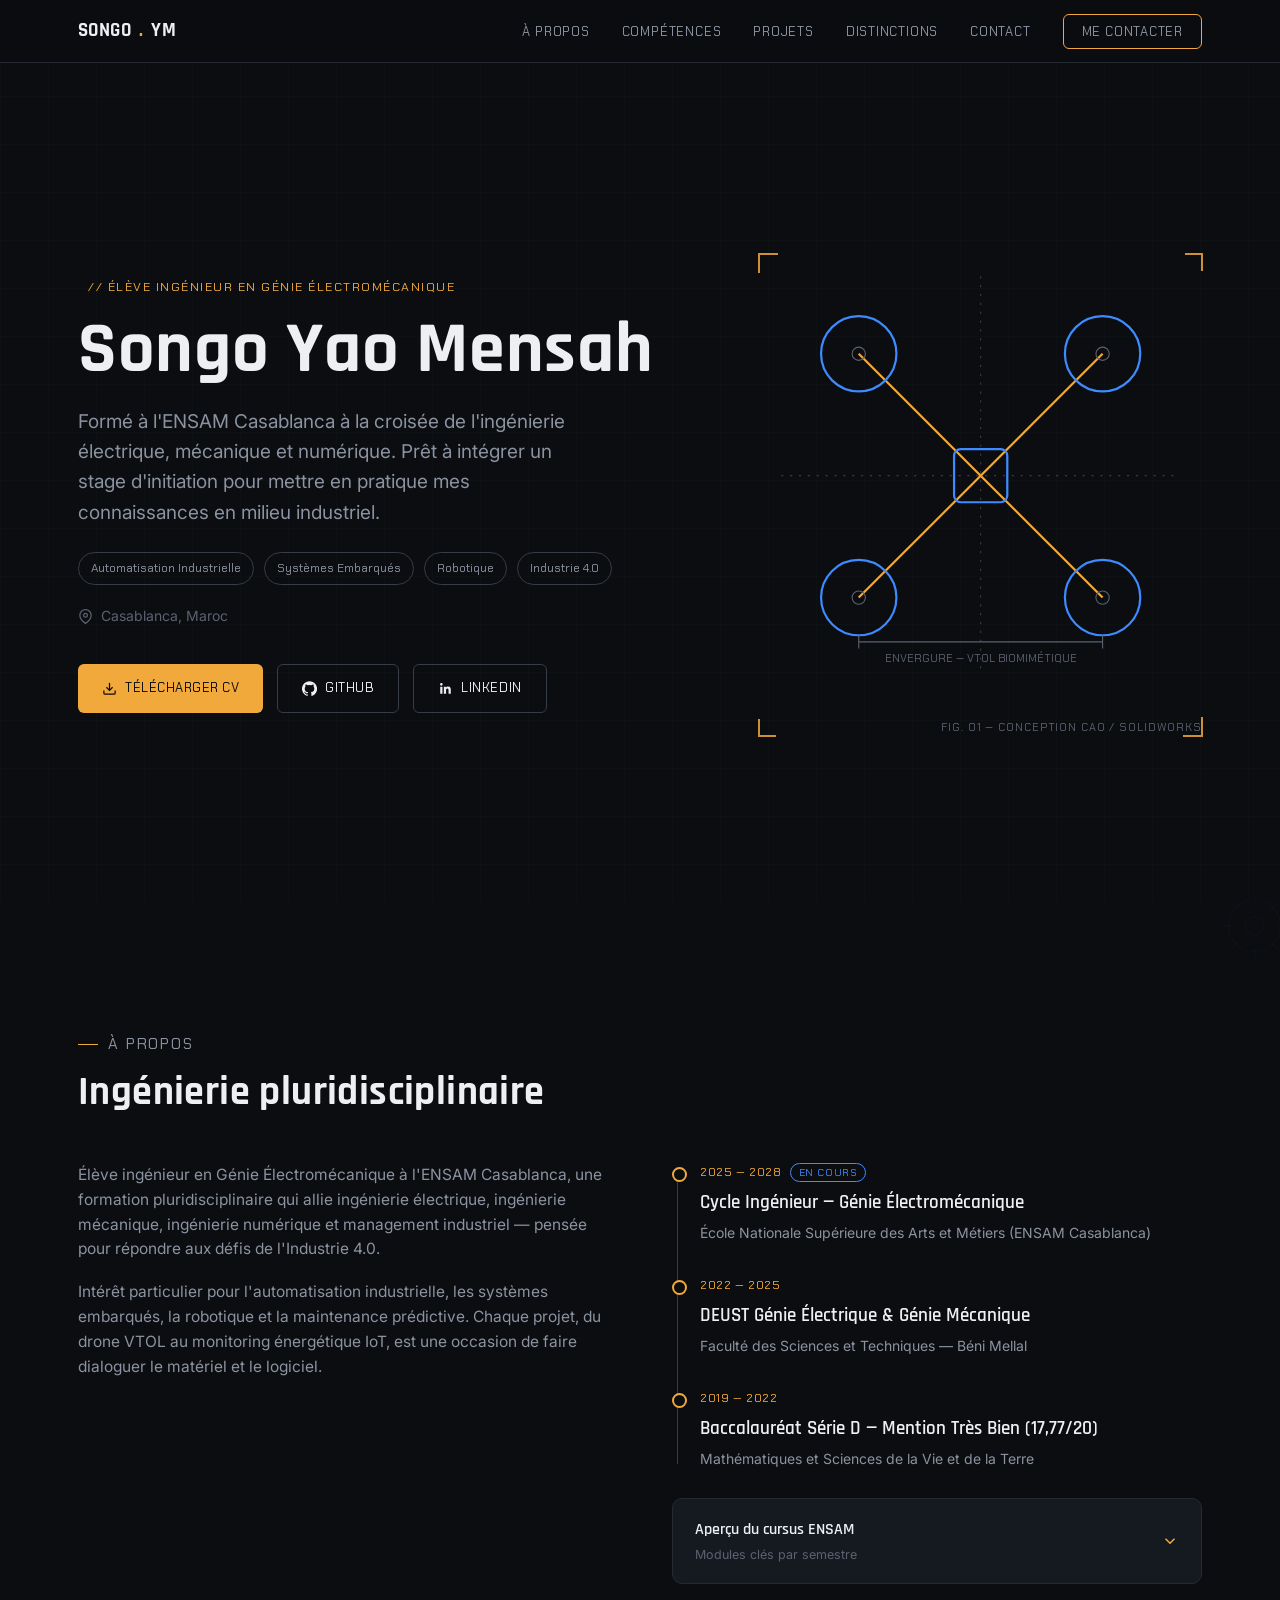
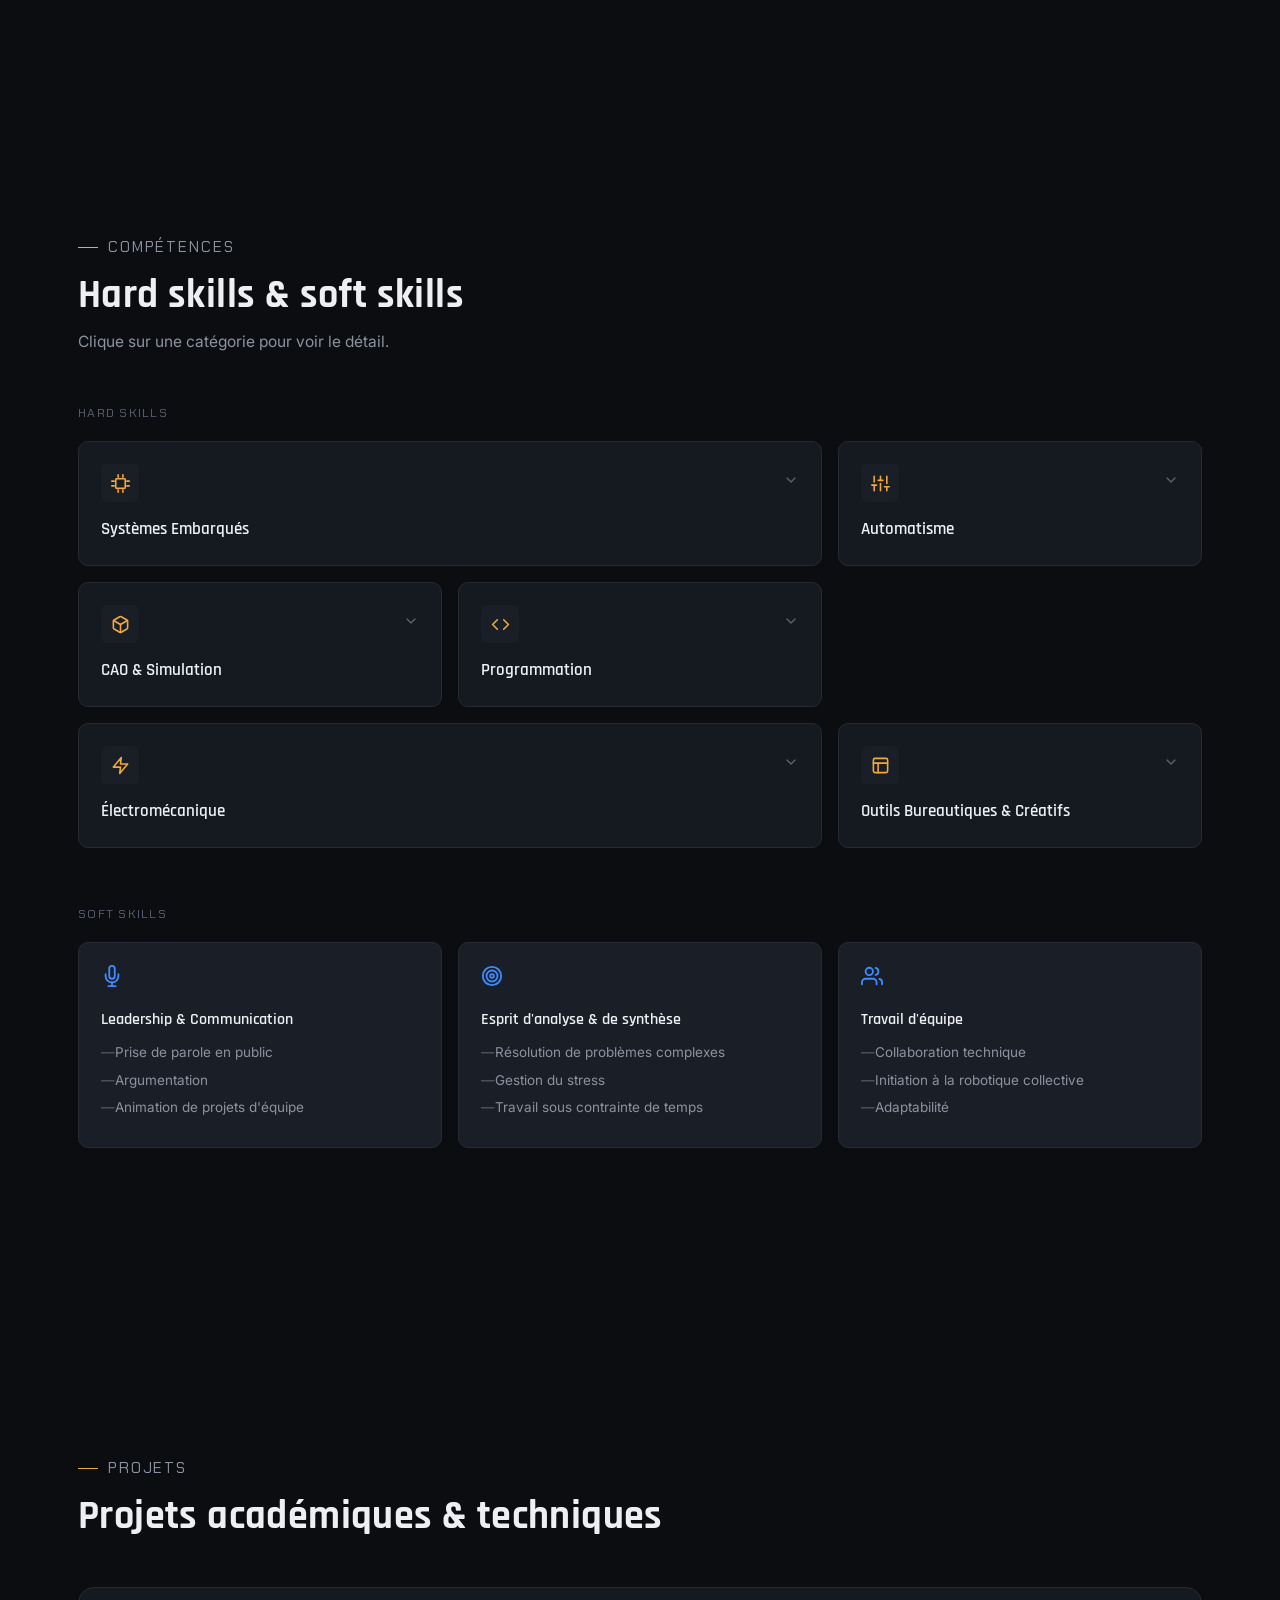
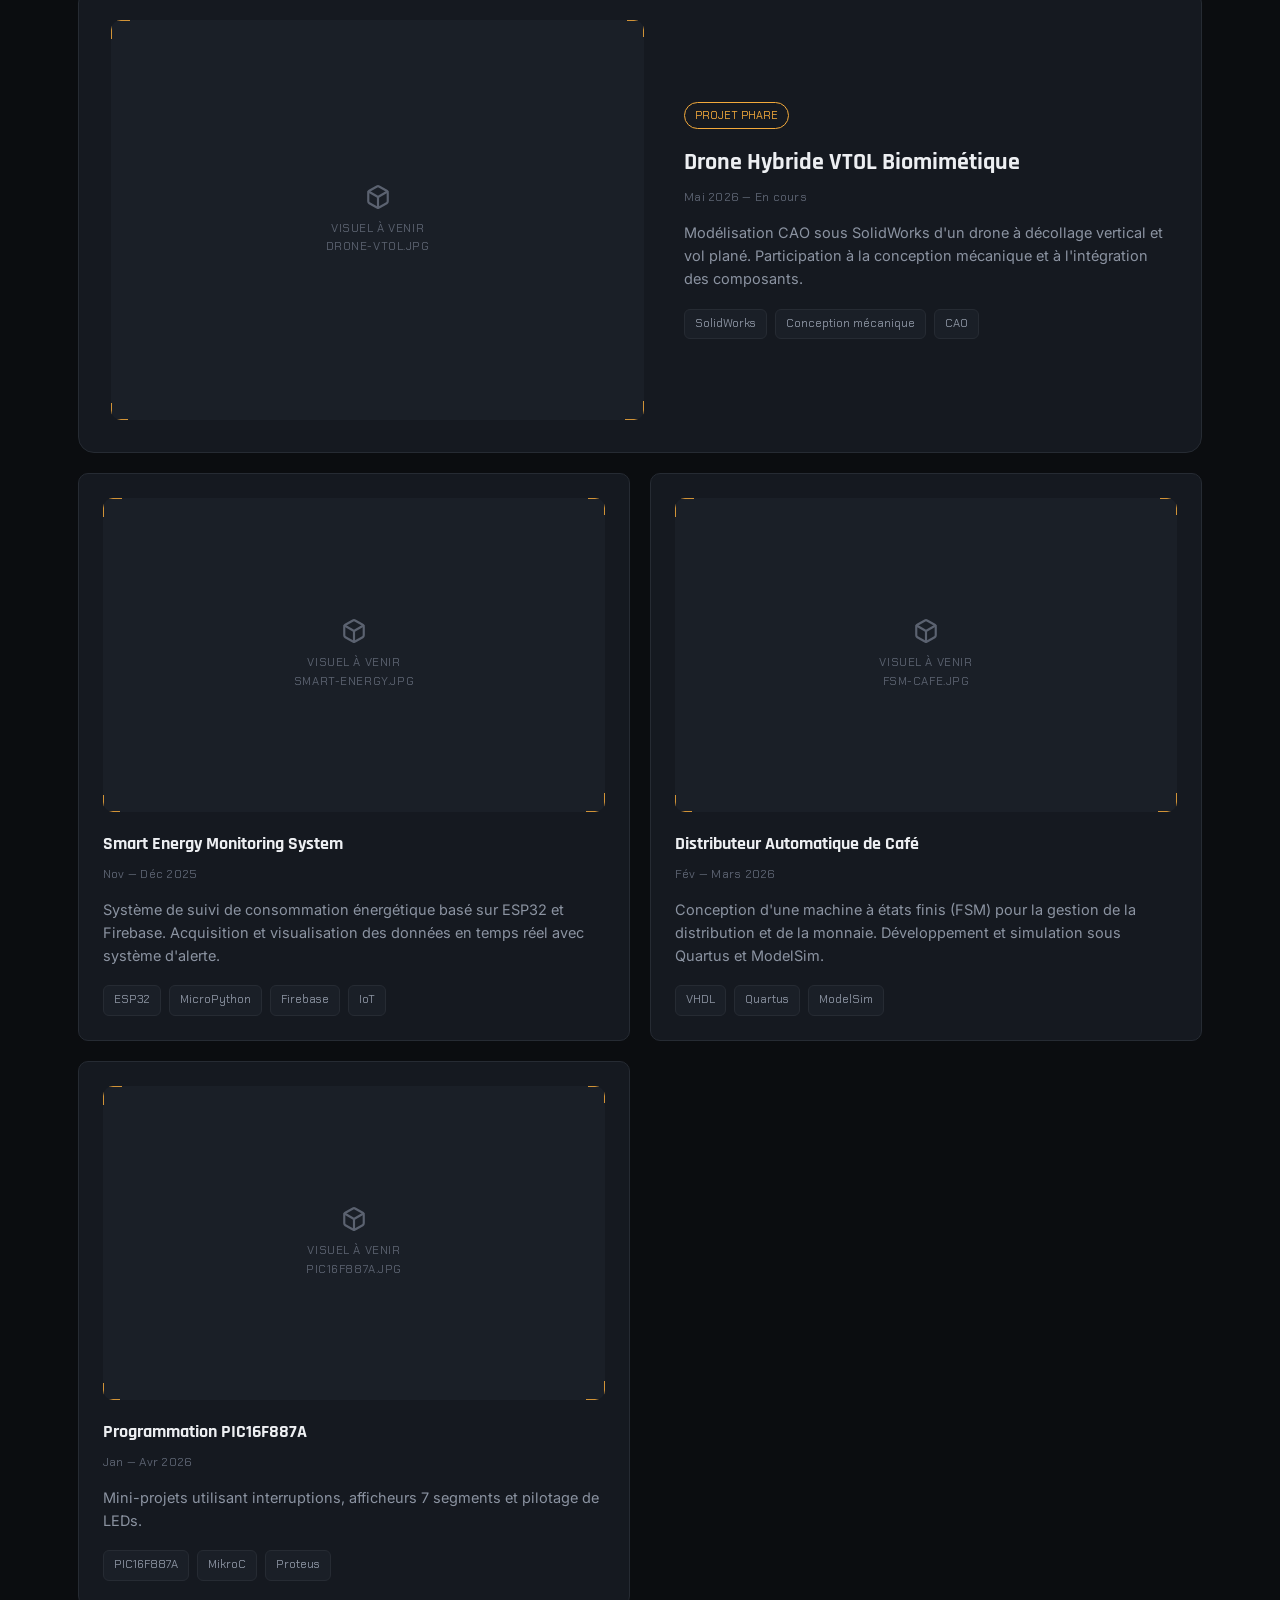
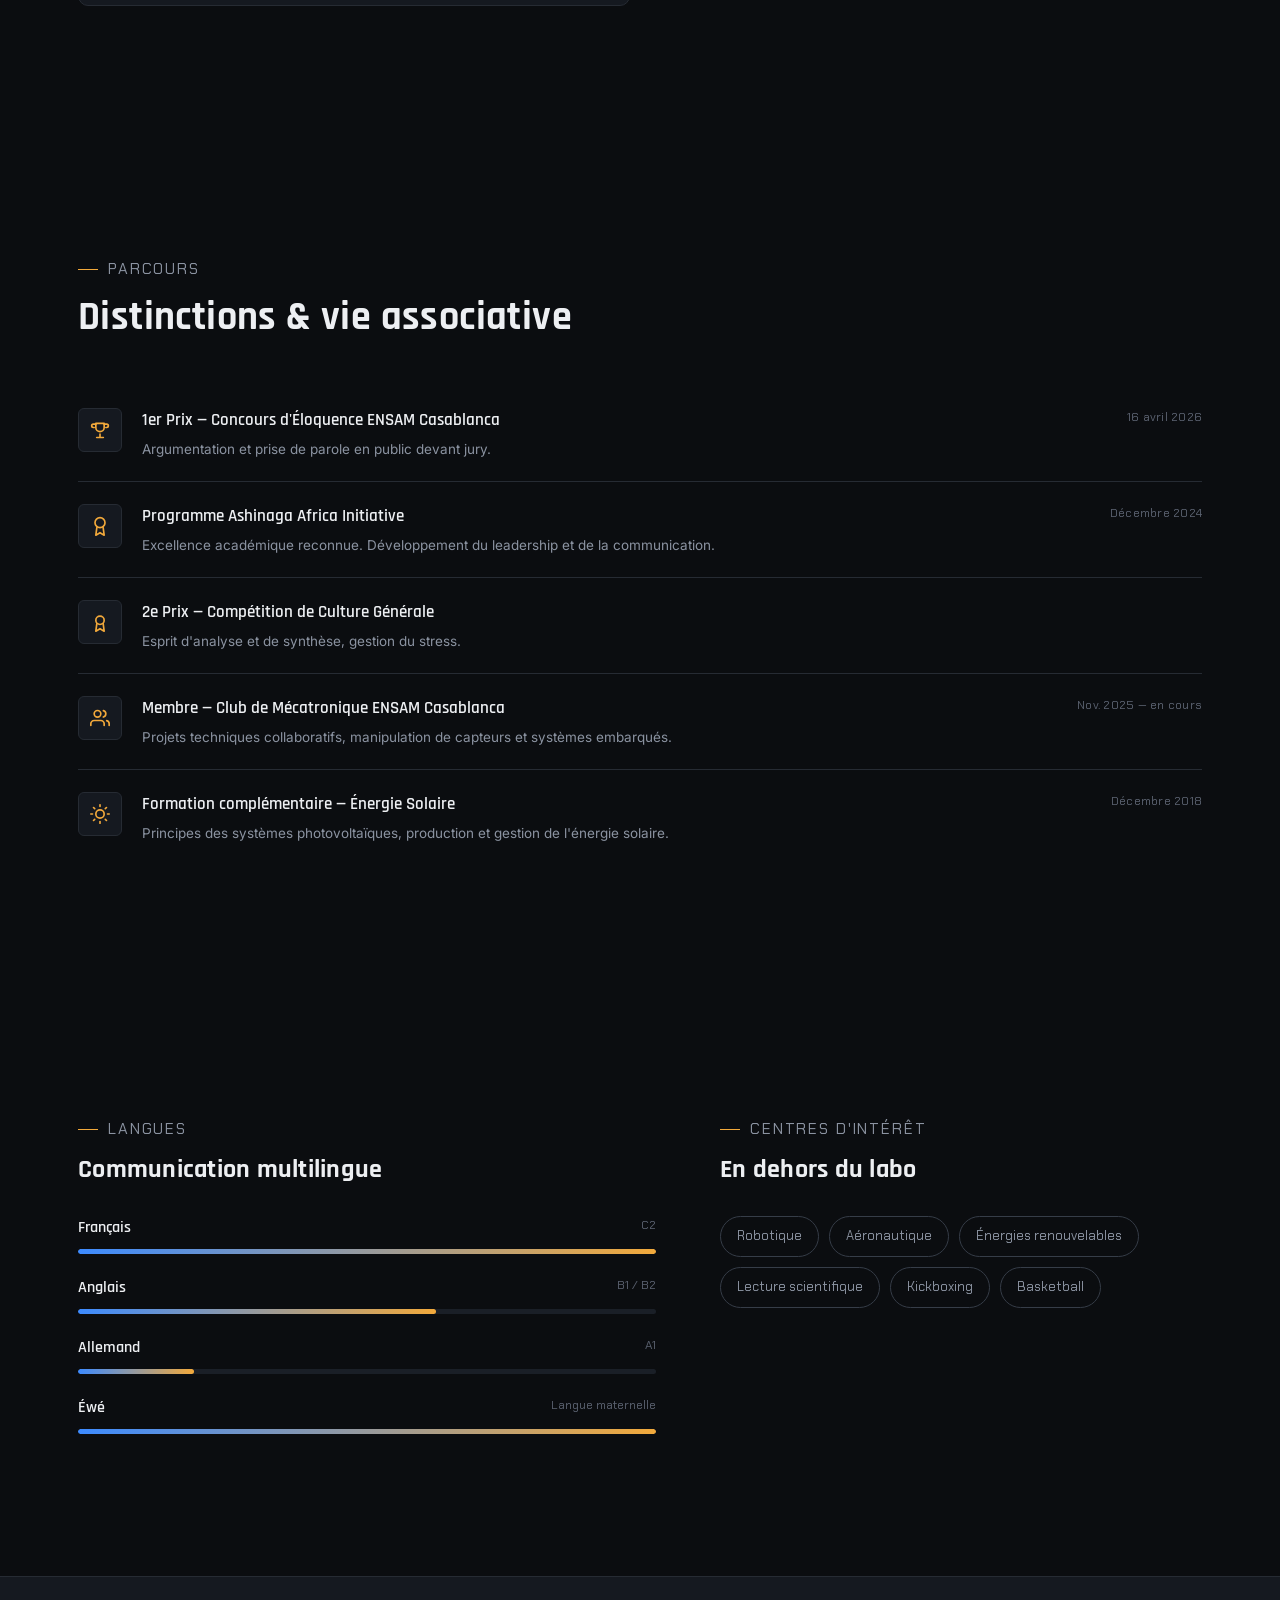
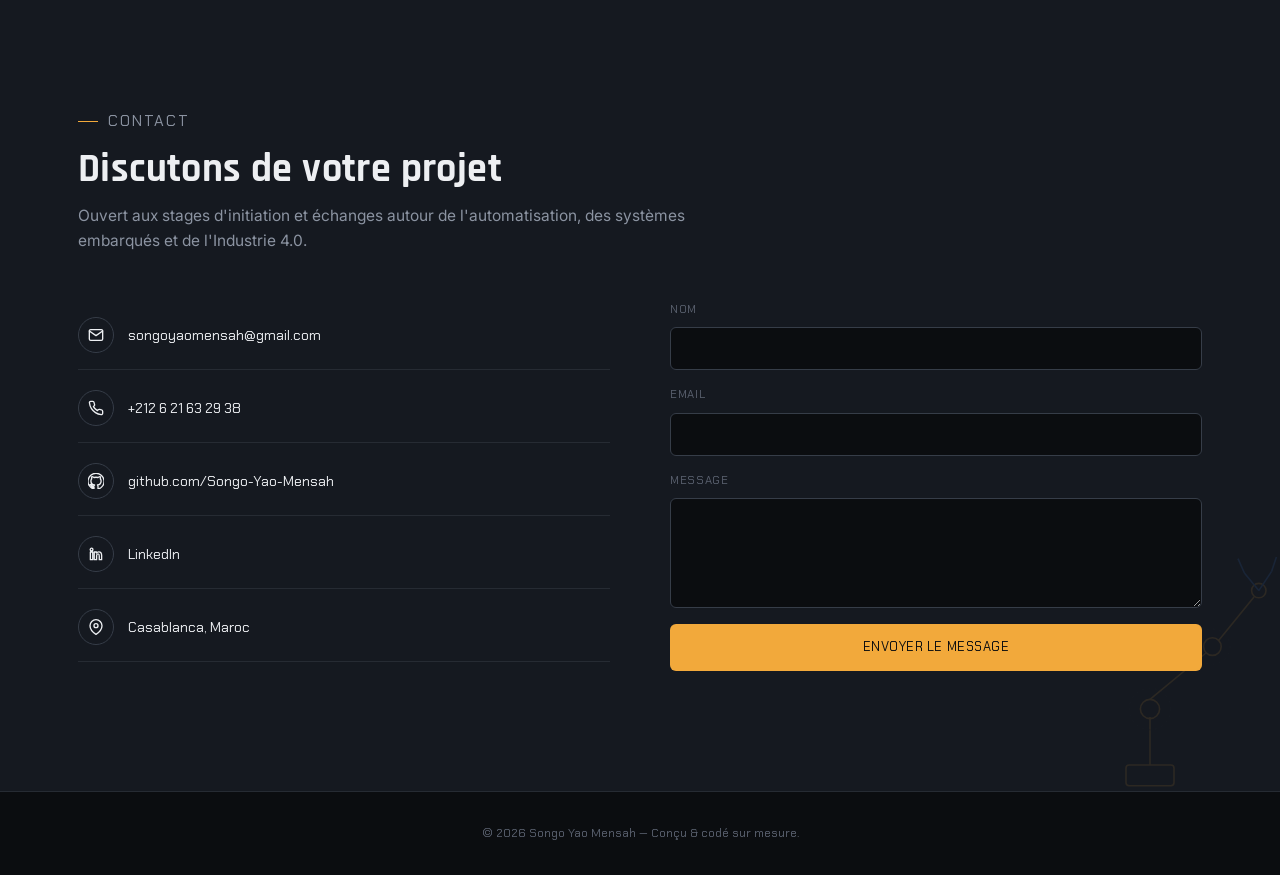
==== commit fdd1fa93: "Add files via upload" ====
--- a/index.html
+++ b/index.html
@@ -8,7 +8,7 @@
 
 <link rel="preconnect" href="https://fonts.googleapis.com">
 <link rel="preconnect" href="https://fonts.gstatic.com" crossorigin>
-<link href="https://fonts.googleapis.com/css2?family=Rajdhani:wght@500;600;700&family=Inter:wght@400;500;600&family=JetBrains+Mono:wght@400;500&display=swap" rel="stylesheet">
+<link href="https://fonts.googleapis.com/css2?family=Rajdhani:wght@500;600;700&family=Inter:wght@400;500;600&family=Chakra+Petch:wght@400;500;600&display=swap" rel="stylesheet">
 
 <link rel="stylesheet" href="css/style.css">
 </head>
@@ -98,7 +98,7 @@
           <line x1="90" y1="344" x2="90" y2="356"/>
           <line x1="310" y1="344" x2="310" y2="356"/>
         </g>
-        <text x="200" y="368" fill="var(--text-tertiary)" font-family="JetBrains Mono, monospace" font-size="10" text-anchor="middle">ENVERGURE — VTOL BIOMIMÉTIQUE</text>
+        <text x="200" y="368" fill="var(--text-tertiary)" font-family="Chakra Petch, sans-serif" font-size="10" text-anchor="middle">ENVERGURE — VTOL BIOMIMÉTIQUE</text>
       </svg>
       <p class="hero-visual-caption">FIG. 01 — CONCEPTION CAO / SOLIDWORKS</p>
     </div>
@@ -109,6 +109,20 @@
      À PROPOS + PARCOURS ACADÉMIQUE
      ============================================================ -->
 <section id="about">
+  <svg class="about-deco" viewBox="0 0 400 400" fill="none" aria-hidden="true">
+    <g stroke="var(--accent-steel)" stroke-width="1.5">
+      <circle cx="330" cy="70" r="40"/>
+      <circle cx="330" cy="70" r="14"/>
+      <line x1="330" y1="20" x2="330" y2="34"/>
+      <line x1="330" y1="106" x2="330" y2="120"/>
+      <line x1="280" y1="70" x2="294" y2="70"/>
+      <line x1="366" y1="70" x2="380" y2="70"/>
+      <line x1="294" y1="34" x2="304" y2="44"/>
+      <line x1="356" y1="96" x2="366" y2="106"/>
+      <line x1="366" y1="34" x2="356" y2="44"/>
+      <line x1="304" y1="96" x2="294" y2="106"/>
+    </g>
+  </svg>
   <div class="container">
     <div class="section-head reveal">
       <p class="eyebrow">À propos</p>
@@ -213,6 +227,27 @@
      CONTACT
      ============================================================ -->
 <section id="contact" class="contact-section">
+  <svg class="contact-deco" viewBox="0 0 400 400" fill="none" aria-hidden="true">
+    <g stroke="var(--accent-amber)" stroke-width="2">
+      <rect x="170" y="330" width="60" height="26" rx="4"/>
+      <line x1="200" y1="330" x2="200" y2="270"/>
+      <circle cx="200" cy="260" r="12"/>
+      <line x1="200" y1="248" x2="270" y2="190"/>
+      <circle cx="278" cy="182" r="11"/>
+      <line x1="286" y1="174" x2="330" y2="120"/>
+      <circle cx="336" cy="112" r="9"/>
+    </g>
+    <g stroke="var(--accent-steel)" stroke-width="2">
+      <line x1="336" y1="112" x2="352" y2="88"/>
+      <line x1="336" y1="112" x2="318" y2="90"/>
+      <line x1="352" y1="88" x2="358" y2="70"/>
+      <line x1="318" y1="90" x2="310" y2="72"/>
+    </g>
+    <g stroke="var(--border-color-strong)" stroke-width="1">
+      <circle cx="200" cy="260" r="26" stroke-dasharray="2 6"/>
+      <circle cx="278" cy="182" r="22" stroke-dasharray="2 6"/>
+    </g>
+  </svg>
   <div class="container">
     <div class="section-head reveal">
       <p class="eyebrow">Contact</p>
--- a/css/style.css
+++ b/css/style.css
@@ -18,7 +18,7 @@
   /* Type */
   --font-display: 'Rajdhani', sans-serif;
   --font-body: 'Inter', sans-serif;
-  --font-mono: 'JetBrains Mono', monospace;
+  --font-mono: 'Chakra Petch', sans-serif;
 
   /* Layout */
   --max-width: 1180px;
@@ -348,6 +348,17 @@
 /* ============================================================
    ABOUT + TIMELINE
    ============================================================ */
+#about { position: relative; overflow: hidden; }
+.about-deco {
+  position: absolute;
+  top: -20px;
+  right: -20px;
+  width: 260px;
+  height: 260px;
+  opacity: 0.06;
+  pointer-events: none;
+  z-index: 0;
+}
 .about-grid {
   display: grid;
   grid-template-columns: 1fr 1fr;
@@ -512,23 +523,47 @@
 }
 .bento-chevron { color: var(--text-tertiary); transition: transform 0.3s var(--ease); flex-shrink: 0; }
 .bento-card.open .bento-chevron { transform: rotate(180deg); color: var(--accent-amber); }
-.bento-tags {
+.bento-subcats {
   max-height: 0;
   overflow: hidden;
-  transition: max-height 0.35s var(--ease), margin-top 0.35s var(--ease);
-  display: flex;
-  flex-wrap: wrap;
-  gap: 8px;
-}
-.bento-card.open .bento-tags { max-height: 300px; margin-top: 14px; }
-.bento-tags span {
-  font-family: var(--font-mono);
-  font-size: 12px;
-  color: var(--text-secondary);
+  transition: max-height 0.45s var(--ease), margin-top 0.45s var(--ease);
+  display: flex;
+  flex-direction: column;
+  gap: 16px;
+}
+.bento-card.open .bento-subcats { max-height: 1200px; margin-top: 16px; }
+.bento-subcat { border-top: 1px solid var(--border-color); padding-top: 14px; }
+.bento-subcat:first-child { border-top: none; padding-top: 0; }
+.bento-subcat-name {
+  font-family: var(--font-display);
+  font-weight: 600;
+  font-size: 14.5px;
+  color: var(--text-primary);
+  display: block;
+}
+.bento-subcat-tools { display: flex; flex-wrap: wrap; gap: 6px; margin-top: 9px; }
+.bento-subcat-tools span {
+  font-family: var(--font-mono);
+  font-size: 11px;
+  color: var(--accent-steel);
   background: var(--bg-tertiary);
   border: 1px solid var(--border-color);
-  padding: 5px 11px;
+  padding: 3px 10px;
   border-radius: 20px;
+}
+.bento-subcat-achievements { margin-top: 10px; display: flex; flex-direction: column; gap: 7px; }
+.bento-subcat-achievements li {
+  font-size: 12.5px;
+  line-height: 1.5;
+  color: var(--text-secondary);
+  padding-left: 15px;
+  position: relative;
+}
+.bento-subcat-achievements li::before {
+  content: "—";
+  position: absolute;
+  left: 0;
+  color: var(--accent-amber);
 }
 
 .softskills-grid {
@@ -715,6 +750,18 @@
 .contact-section {
   background: var(--bg-secondary);
   border-top: 1px solid var(--border-color);
+  position: relative;
+  overflow: hidden;
+}
+.contact-deco {
+  position: absolute;
+  right: -30px;
+  bottom: -30px;
+  width: 320px;
+  height: 320px;
+  opacity: 0.1;
+  pointer-events: none;
+  z-index: 0;
 }
 .contact-grid {
   display: grid;
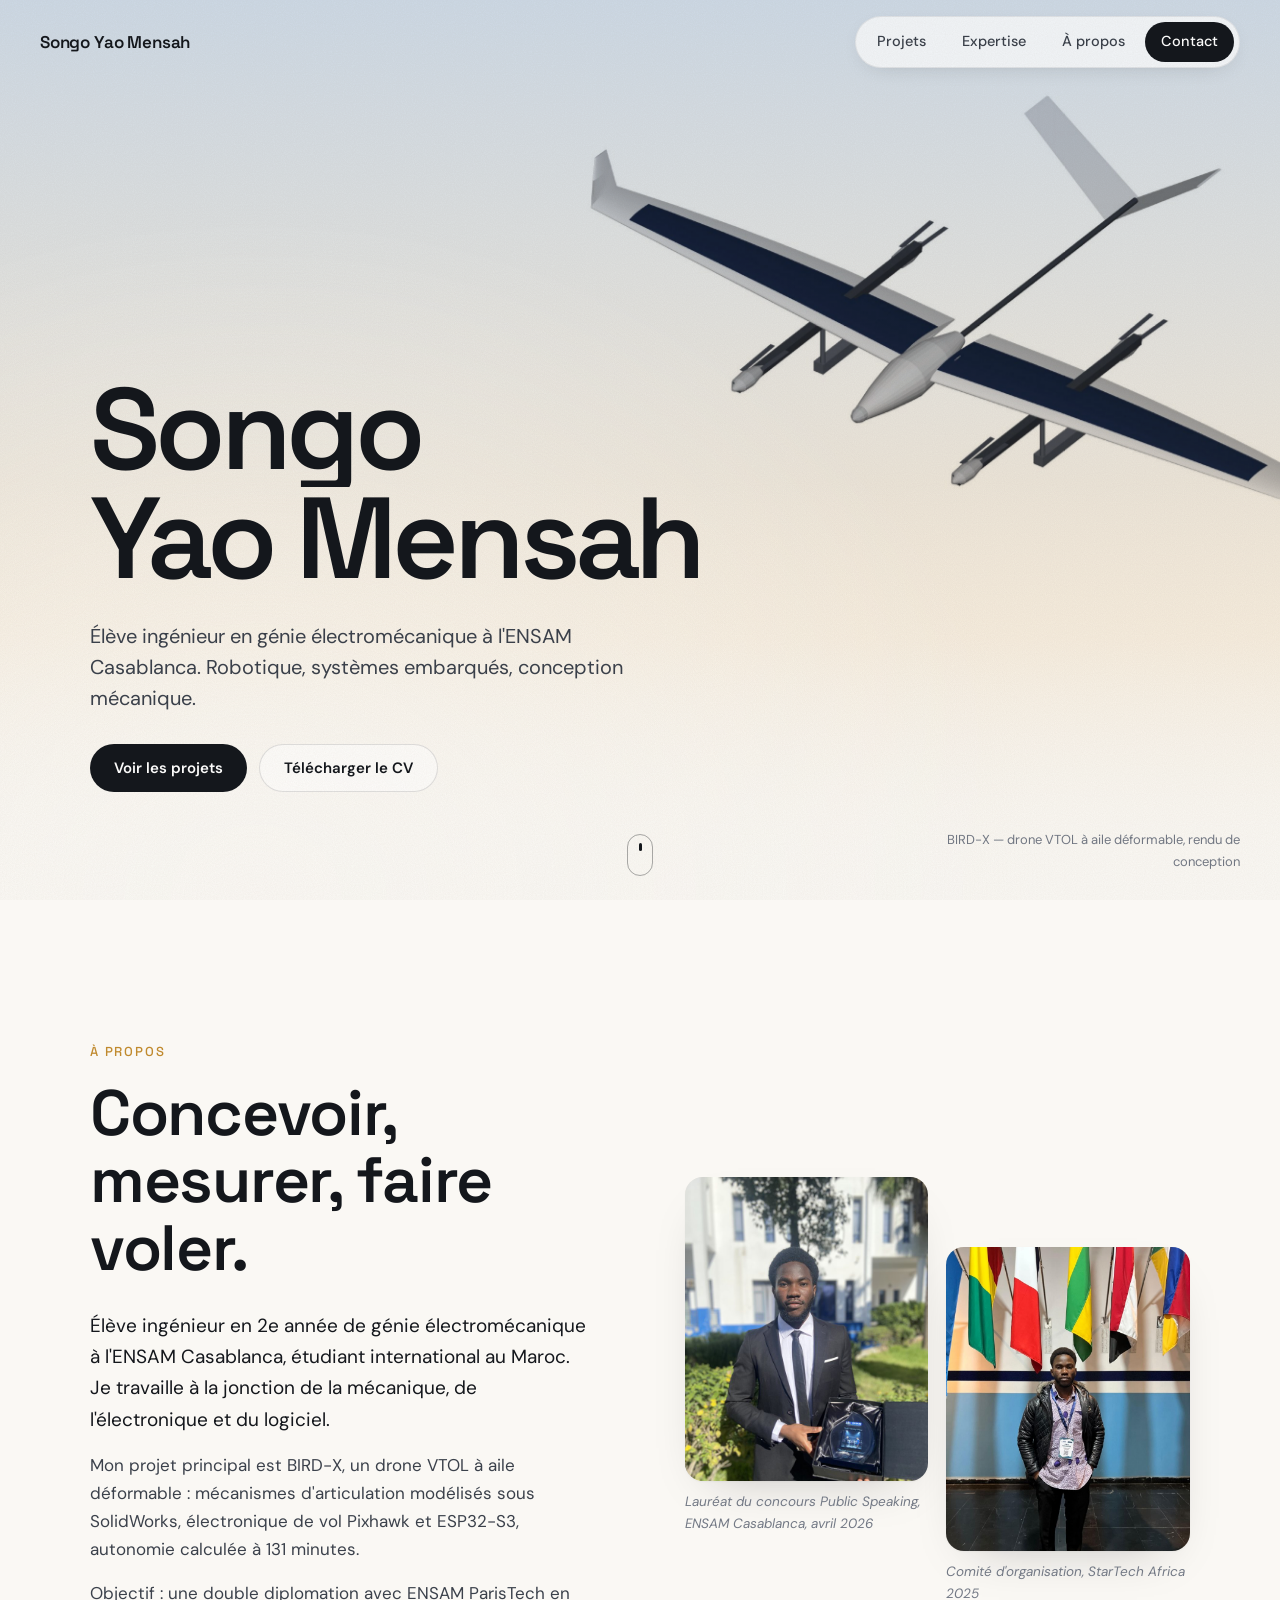
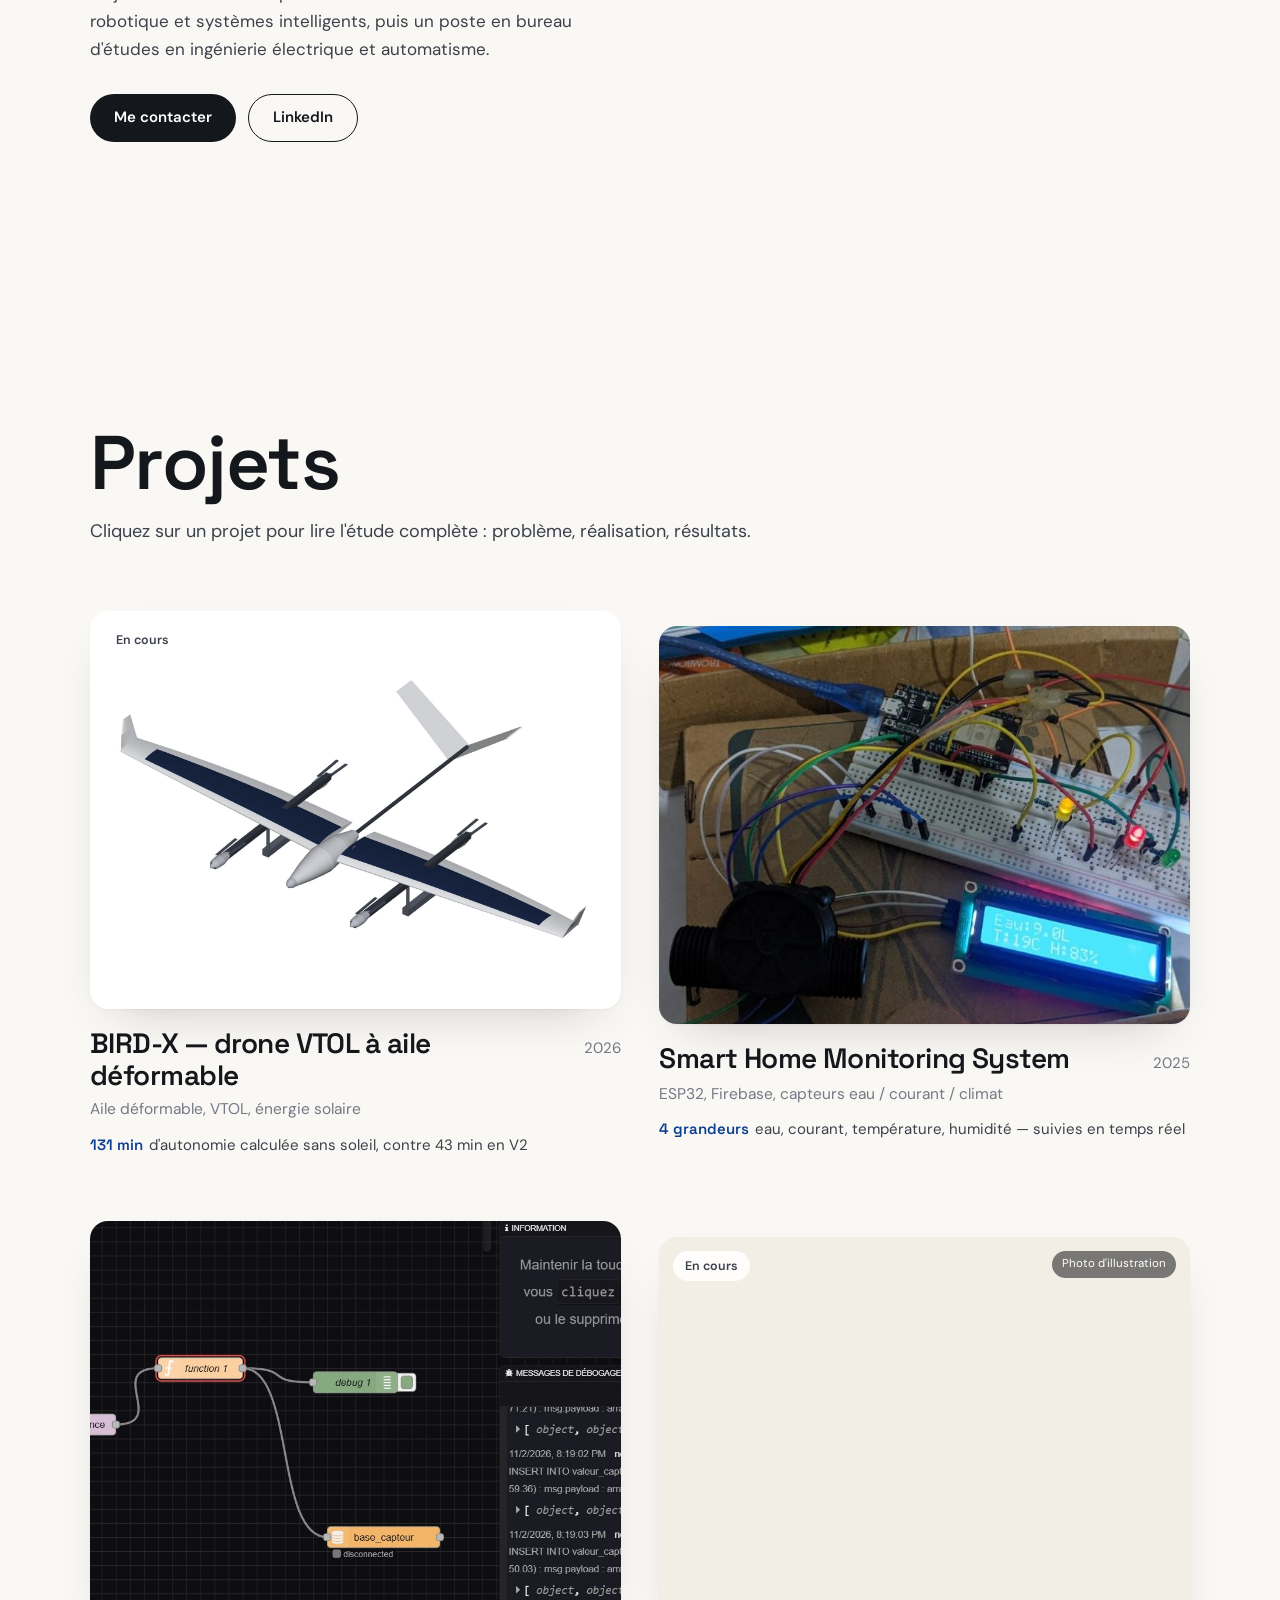
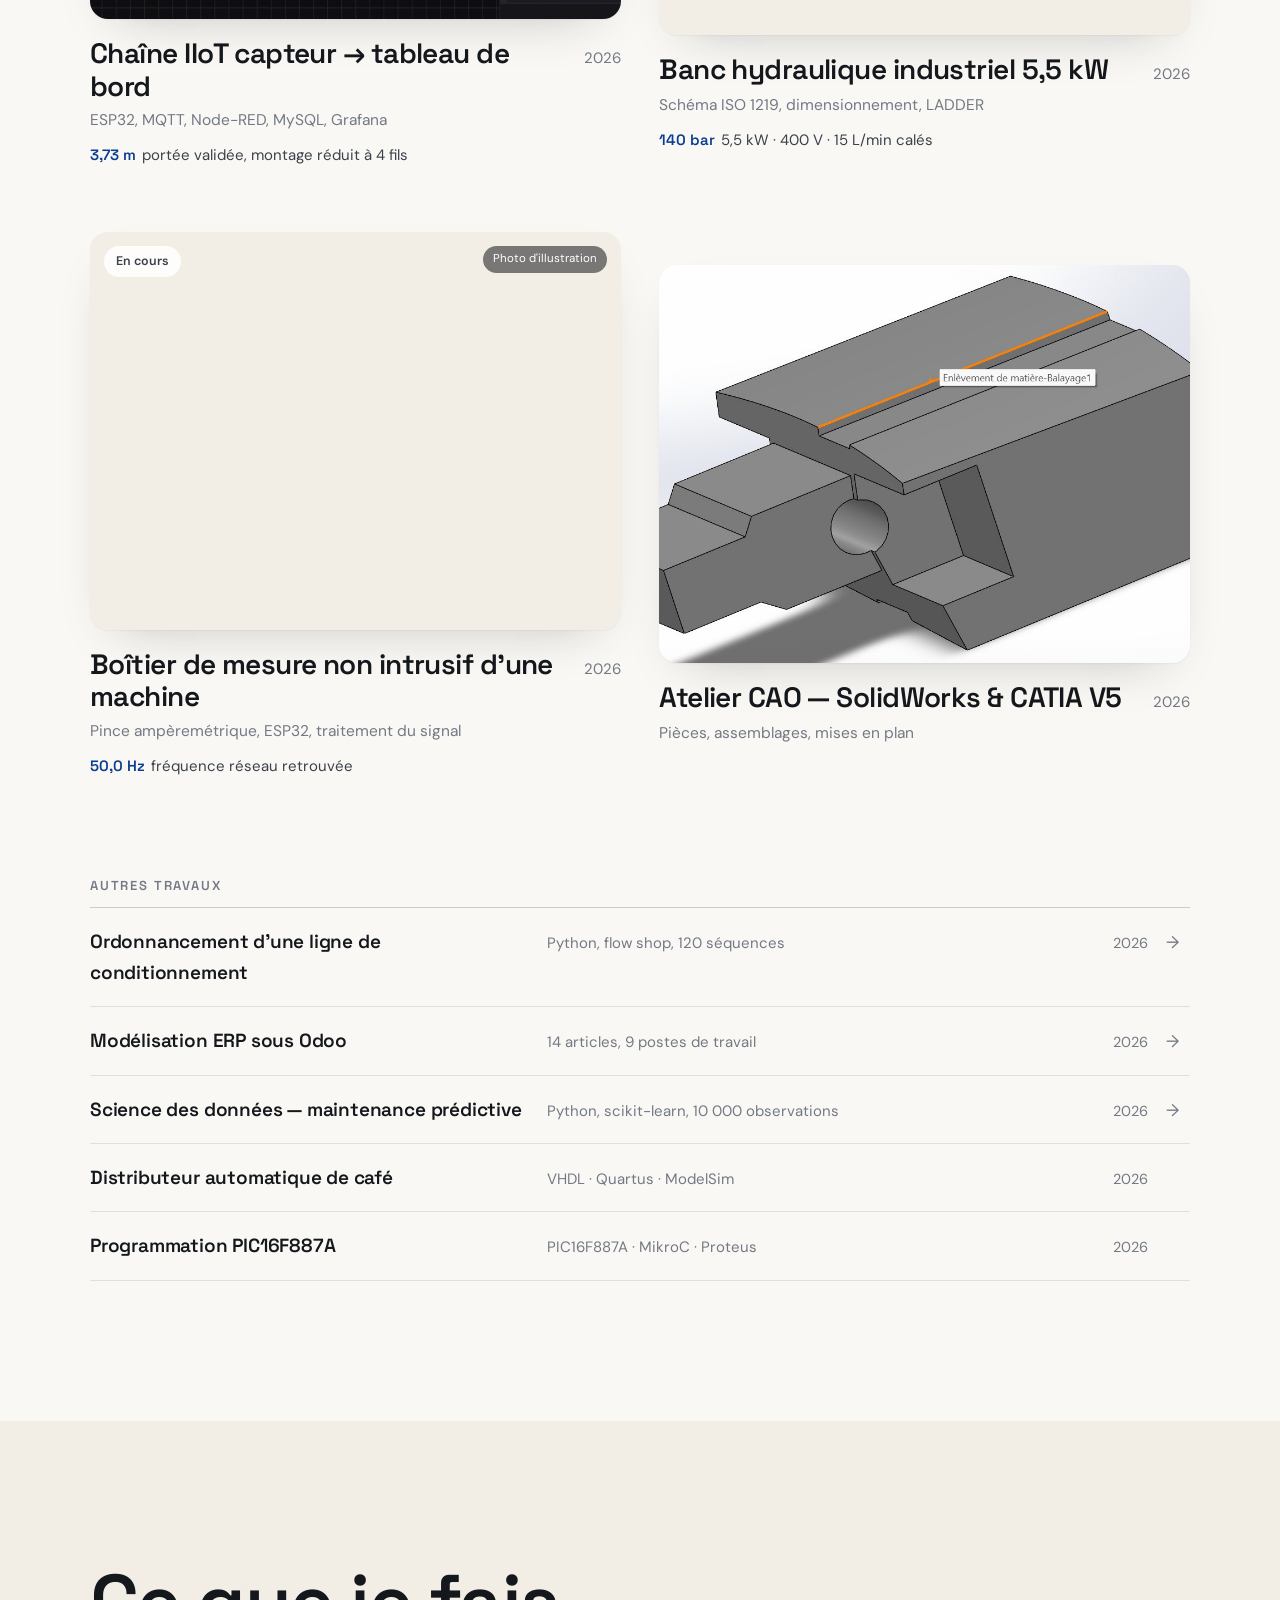
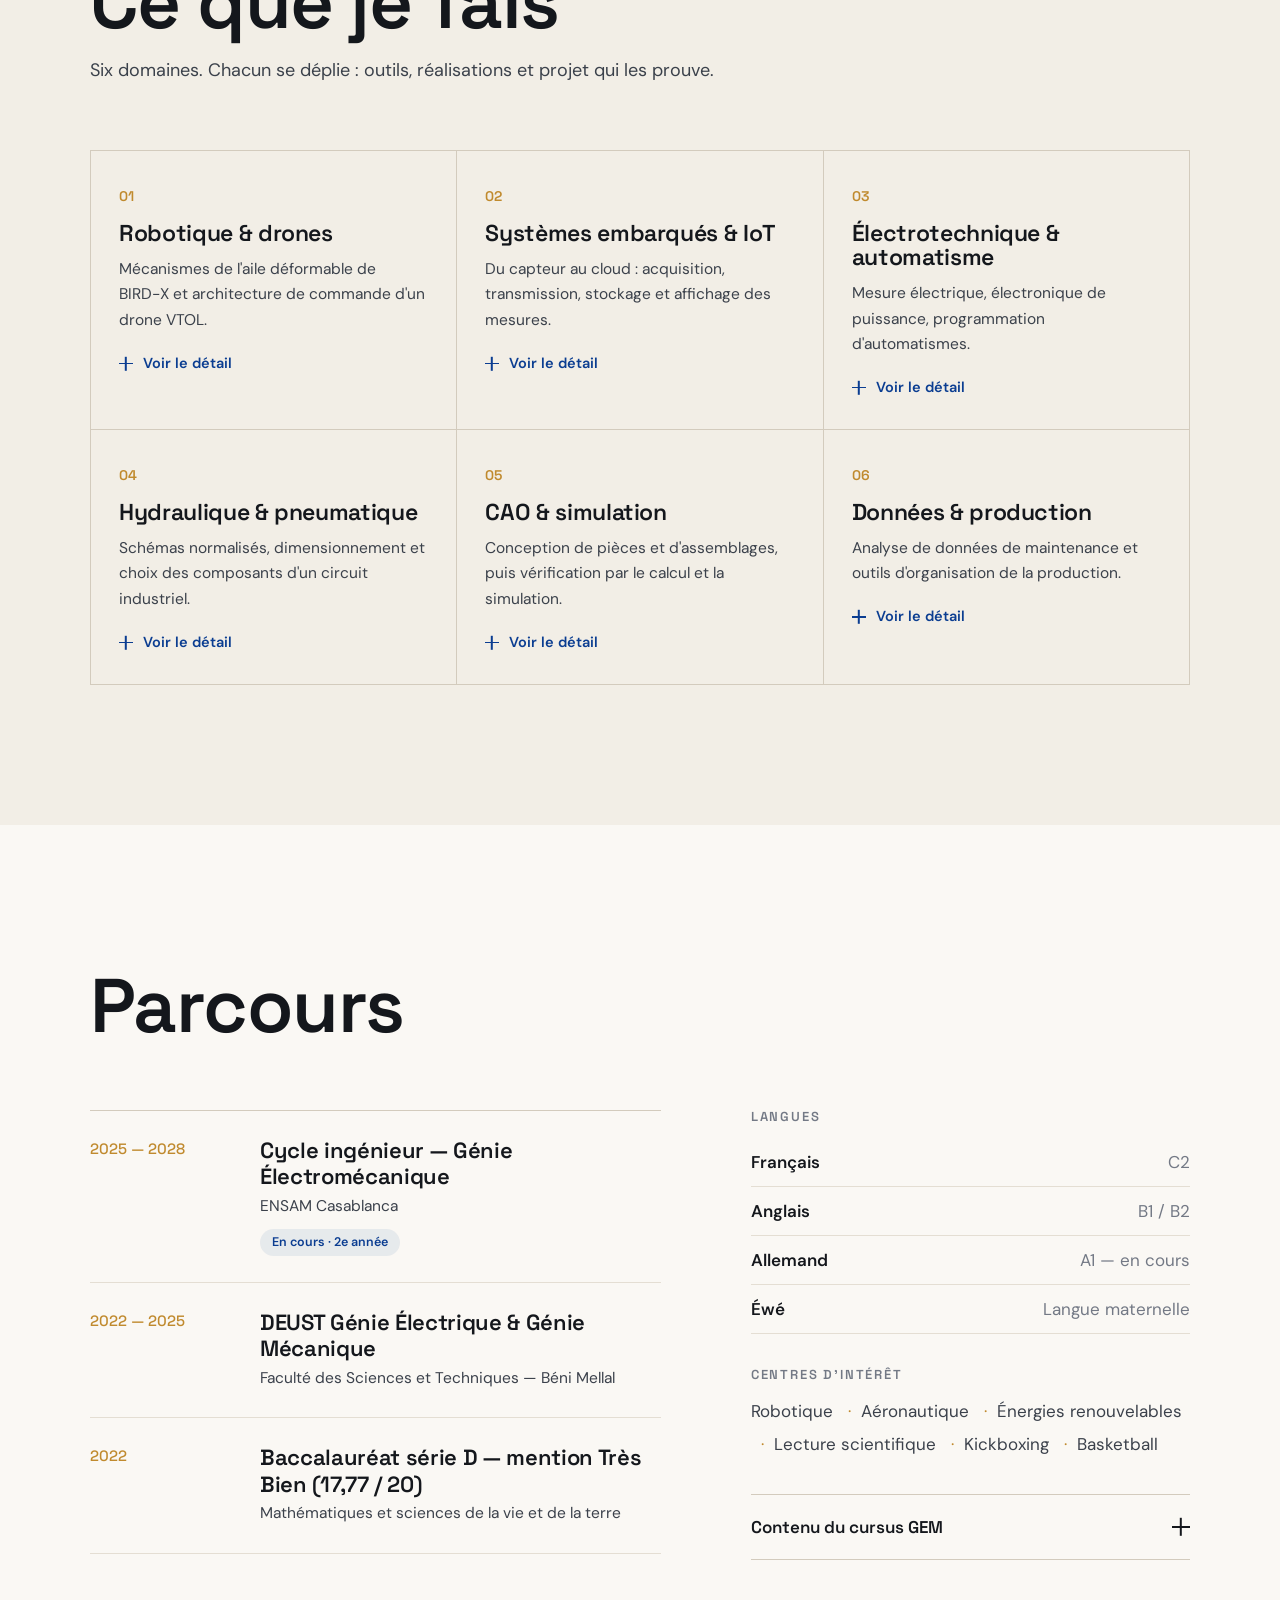
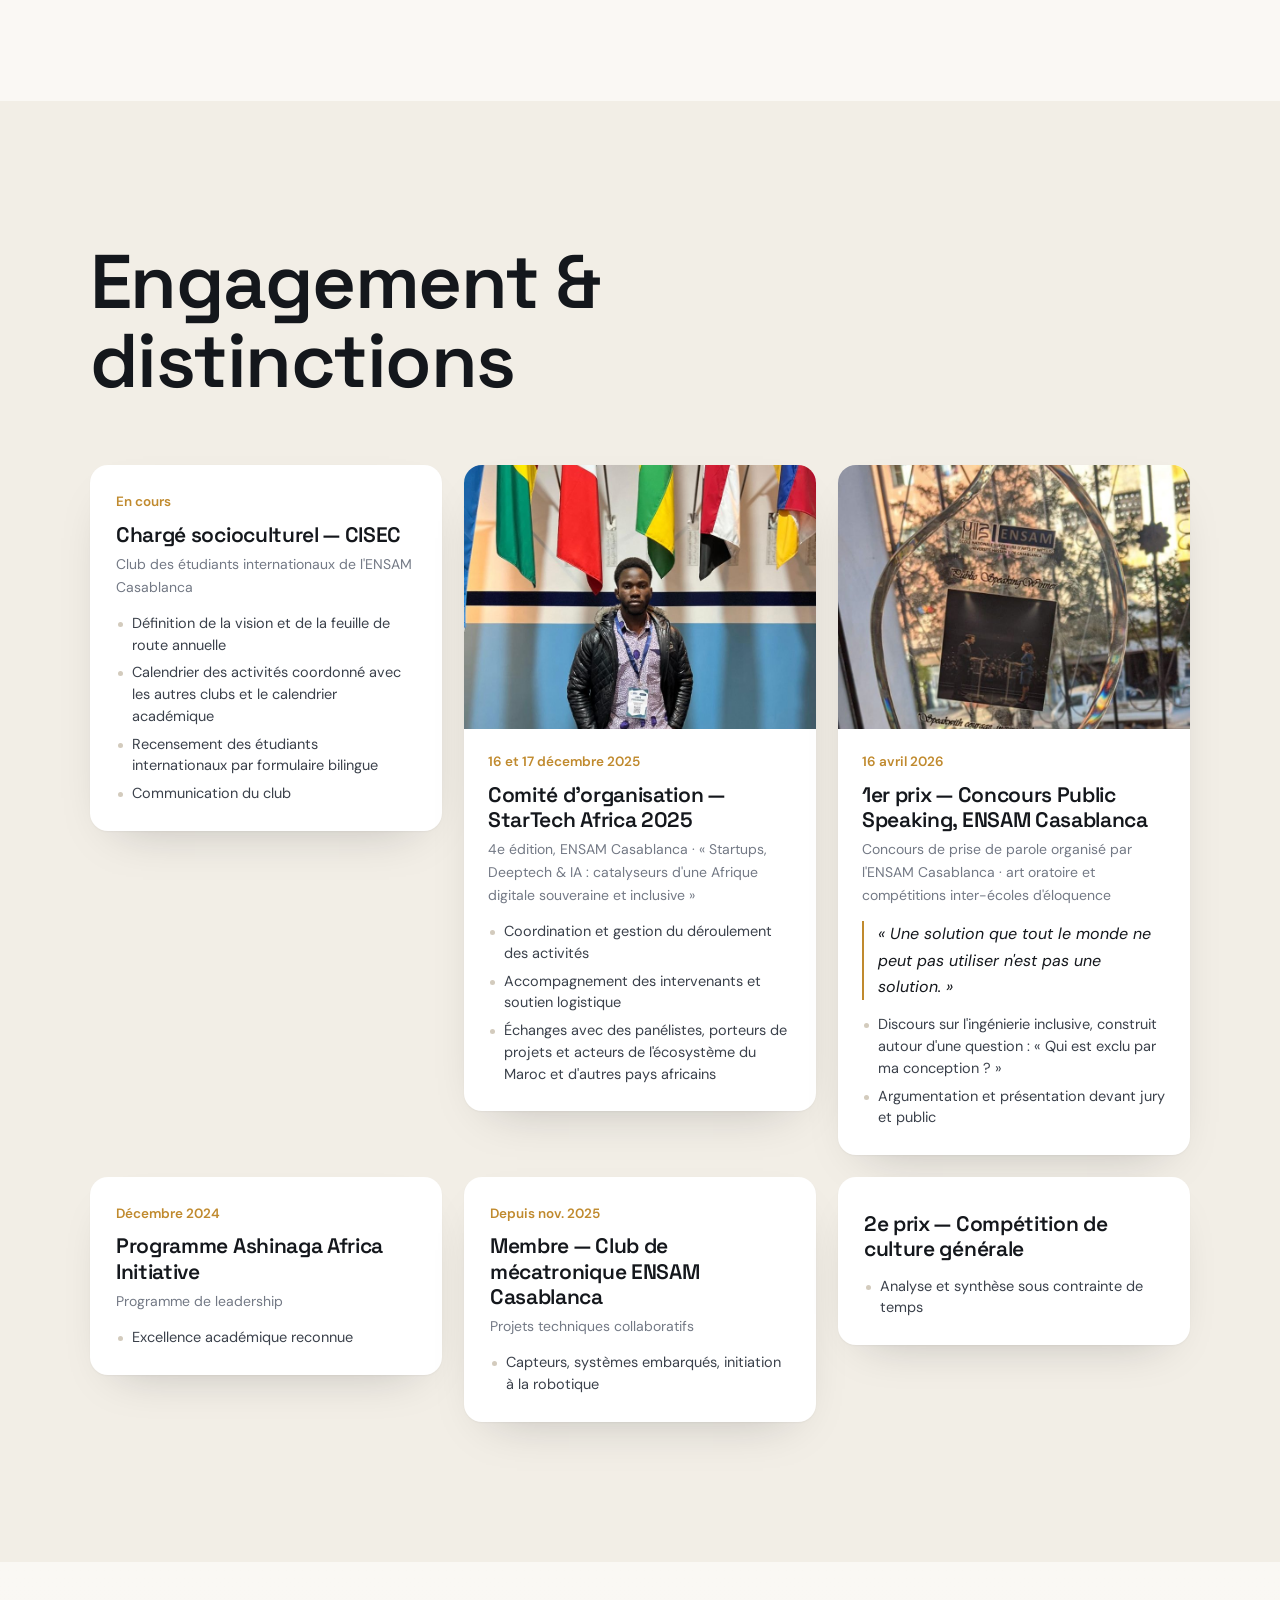
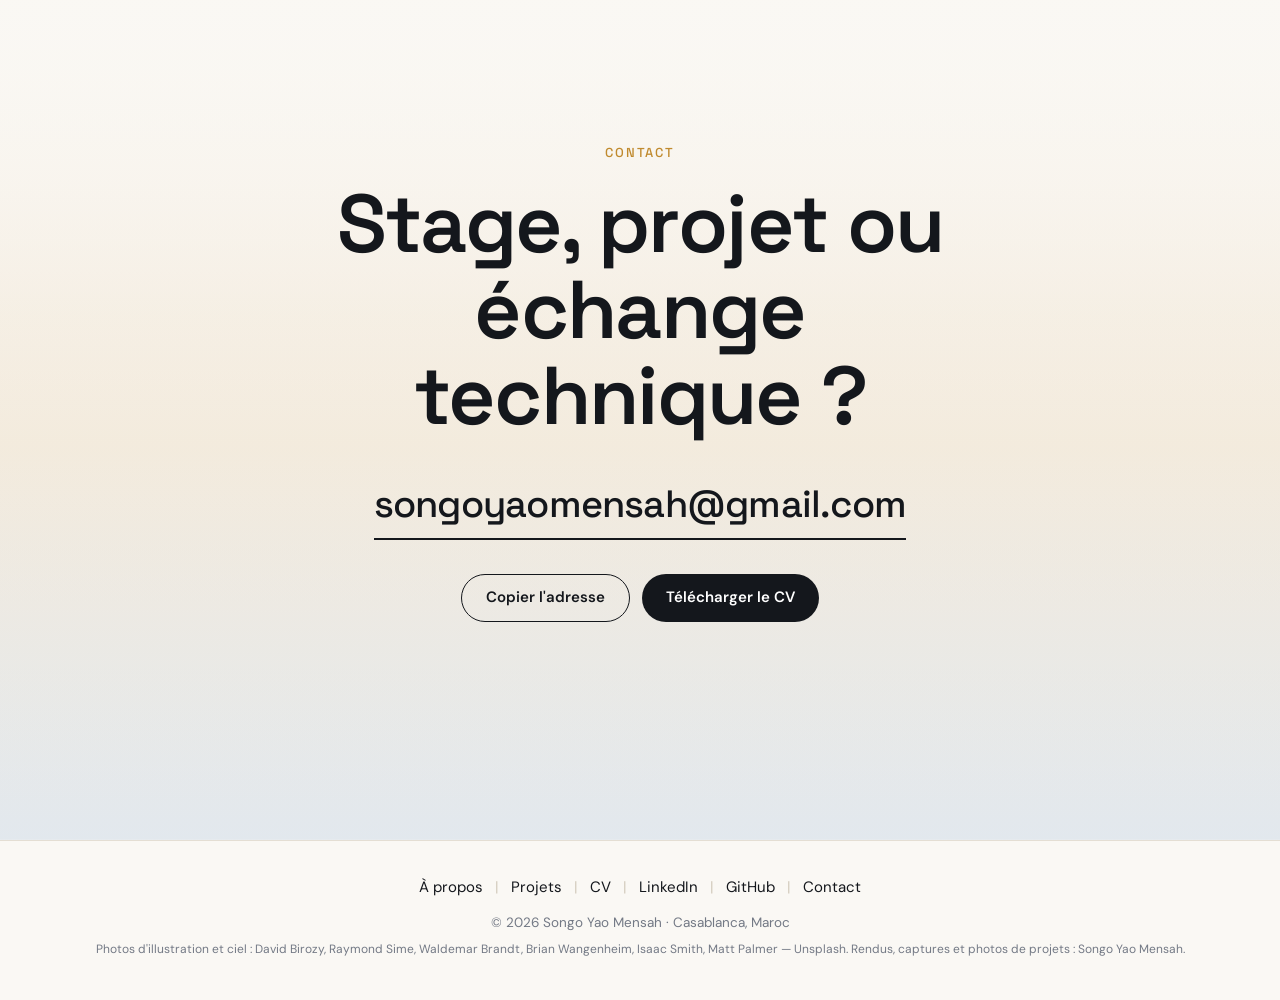
==== commit 2da59d5e: "Refonte complète du portfolio : électromécanique, robotique, BIRD-X Nouvelle mise en page (ouverture" ====
--- a/index.html
+++ b/index.html
@@ -3,283 +3,193 @@
 <head>
 <meta charset="UTF-8">
 <meta name="viewport" content="width=device-width, initial-scale=1.0">
-<title>Songo Yao Mensah — Élève Ingénieur en Génie Électromécanique</title>
-<meta name="description" content="Portfolio de Songo Yao Mensah, élève ingénieur en Génie Électromécanique à l'ENSAM Casablanca — automatisation industrielle, systèmes embarqués, robotique, Industrie 4.0.">
+<title>Songo Yao Mensah — Élève ingénieur en génie électromécanique</title>
+<meta name="description" content="Songo Yao Mensah, élève ingénieur en génie électromécanique à l'ENSAM Casablanca. Robotique, systèmes embarqués, conception mécanique : drone VTOL BIRD-X, Smart Home IoT, chaîne IIoT, banc hydraulique, CAO.">
+<meta name="author" content="Songo Yao Mensah">
+<meta name="theme-color" content="#FAF8F4">
+<link rel="canonical" href="https://songo-yao-mensah.github.io/">
+
+<meta property="og:type" content="profile">
+<meta property="og:locale" content="fr_FR">
+<meta property="og:site_name" content="Songo Yao Mensah">
+<meta property="og:title" content="Songo Yao Mensah — Élève ingénieur en génie électromécanique">
+<meta property="og:description" content="Robotique, systèmes embarqués, conception mécanique. Drone VTOL BIRD-X, Smart Home IoT, chaîne IIoT, banc hydraulique.">
+<meta property="og:url" content="https://songo-yao-mensah.github.io/">
+<meta property="og:image" content="https://songo-yao-mensah.github.io/assets/og-image.png">
+<meta property="og:image:width" content="1200">
+<meta property="og:image:height" content="630">
+<meta name="twitter:card" content="summary_large_image">
+
+<link rel="icon" href="assets/favicon.svg" type="image/svg+xml">
+<link rel="apple-touch-icon" href="assets/apple-touch-icon.png">
 
 <link rel="preconnect" href="https://fonts.googleapis.com">
 <link rel="preconnect" href="https://fonts.gstatic.com" crossorigin>
-<link href="https://fonts.googleapis.com/css2?family=Rajdhani:wght@500;600;700&family=Inter:wght@400;500;600&family=Chakra+Petch:wght@400;500;600&display=swap" rel="stylesheet">
+<link rel="preconnect" href="https://images.unsplash.com">
+<link href="https://fonts.googleapis.com/css2?family=Space+Grotesk:wght@400;500;600;700&family=DM+Sans:ital,opsz,wght@0,9..40,400;0,9..40,500;0,9..40,600;1,9..40,400&display=swap" rel="stylesheet">
+<link rel="stylesheet" href="css/style.css">
 
-<link rel="stylesheet" href="css/style.css">
+<script type="application/ld+json">
+{
+  "@context": "https://schema.org",
+  "@type": "Person",
+  "name": "Songo Yao Mensah",
+  "jobTitle": "Élève ingénieur en génie électromécanique",
+  "affiliation": { "@type": "CollegeOrUniversity", "name": "ENSAM Casablanca" },
+  "address": { "@type": "PostalAddress", "addressLocality": "Casablanca", "addressCountry": "MA" },
+  "url": "https://songo-yao-mensah.github.io/",
+  "sameAs": ["https://github.com/Songo-Yao-Mensah", "https://www.linkedin.com/in/yao-mensah-songo-1a8761359"]
+}
+</script>
 </head>
 <body>
 
-<!-- ============================================================
-     NAVIGATION
-     ============================================================ -->
-<nav class="navbar">
-  <div class="nav-inner">
-    <a href="#" class="nav-brand">SONGO<span class="dot">.</span>YM</a>
-    <button class="nav-toggle" id="navToggle" aria-label="Ouvrir le menu">
-      <span></span><span></span><span></span>
-    </button>
-    <ul class="nav-links" id="navLinks">
-      <li><a href="#about">À propos</a></li>
-      <li><a href="#skills">Compétences</a></li>
-      <li><a href="#projects">Projets</a></li>
-      <li><a href="#distinctions">Distinctions</a></li>
-      <li><a href="#contact">Contact</a></li>
-      <li><a href="#contact" class="nav-cta">Me contacter</a></li>
-    </ul>
+<a class="skip-link" href="#main">Aller au contenu</a>
+
+<!-- ============================ NAVIGATION ============================ -->
+<header class="topbar" id="topbar">
+  <a href="#top" class="topbar-name" id="topName">Songo Yao Mensah</a>
+  <nav class="pill" aria-label="Navigation principale">
+    <a href="#projets" data-nav>Projets</a>
+    <a href="#expertise" data-nav>Expertise</a>
+    <a href="#apropos" data-nav>À propos</a>
+    <a href="#contact" class="pill-cta">Contact</a>
+  </nav>
+</header>
+
+<main id="main">
+
+<!-- ============================ HERO PLEIN ÉCRAN ============================ -->
+<section class="hero" id="top" aria-label="Présentation">
+  <div class="hero-sky" id="heroSky" aria-hidden="true"></div>
+  <img class="hero-drone" id="heroDrone" alt="" aria-hidden="true">
+  <div class="hero-grain" aria-hidden="true"></div>
+  <div class="hero-content">
+    <h1 class="hero-name" id="heroName"><span class="line"><span>Songo</span></span><span class="line"><span>Yao Mensah</span></span></h1>
+    <p class="hero-line" id="heroLine"></p>
+    <div class="hero-actions">
+      <a class="btn btn-dark" href="#projets">Voir les projets</a>
+      <a class="btn btn-glass" id="heroCv" href="#" download>Télécharger le CV</a>
+    </div>
   </div>
-</nav>
+  <p class="hero-caption" id="heroCaption"></p>
+  <a class="hero-scroll" href="#mission" aria-label="Défiler vers le contenu"><span></span></a>
+</section>
 
-<!-- ============================================================
-     HERO
-     ============================================================ -->
-<header class="hero">
-  <div class="container hero-inner">
-    <div class="hero-content">
-      <p class="eyebrow" id="heroEyebrow">// Élève Ingénieur — Génie Électromécanique</p>
-      <h1 id="heroName">Songo Yao Mensah</h1>
-      <p class="hero-role" id="heroLead"></p>
-      <div class="hero-tags" id="heroTags"></div>
-      <p class="hero-loc" id="heroLoc"></p>
-      <div class="hero-cta">
-        <a href="#" class="btn btn-primary" id="heroCvBtn">
-          <svg width="15" height="15" viewBox="0 0 24 24" fill="none" stroke="currentColor" stroke-width="2"><path d="M21 15v4a2 2 0 0 1-2 2H5a2 2 0 0 1-2-2v-4"/><polyline points="7 10 12 15 17 10"/><line x1="12" y1="15" x2="12" y2="3"/></svg>
-          Télécharger CV
-        </a>
-        <a href="#" class="btn btn-ghost" id="heroGithubBtn" target="_blank" rel="noopener">
-          <svg width="15" height="15" viewBox="0 0 24 24" fill="currentColor"><path d="M12 .5a12 12 0 0 0-3.79 23.4c.6.11.82-.26.82-.58v-2.02c-3.34.73-4.04-1.61-4.04-1.61-.55-1.39-1.34-1.76-1.34-1.76-1.1-.75.08-.73.08-.73 1.2.09 1.84 1.24 1.84 1.24 1.08 1.84 2.83 1.31 3.52 1 .1-.78.42-1.31.76-1.61-2.66-.3-5.47-1.33-5.47-5.93 0-1.31.47-2.38 1.24-3.22-.13-.3-.54-1.52.12-3.18 0 0 1-.32 3.3 1.23a11.5 11.5 0 0 1 6 0c2.3-1.55 3.3-1.23 3.3-1.23.66 1.66.25 2.88.12 3.18.77.84 1.24 1.91 1.24 3.22 0 4.61-2.81 5.63-5.49 5.92.43.37.81 1.1.81 2.22v3.29c0 .32.21.7.83.58A12 12 0 0 0 12 .5z"/></svg>
-          GitHub
-        </a>
-        <a href="#" class="btn btn-ghost" id="heroLinkedinBtn" target="_blank" rel="noopener">
-          <svg width="15" height="15" viewBox="0 0 24 24" fill="currentColor"><path d="M20.45 20.45h-3.56v-5.57c0-1.33-.02-3.03-1.85-3.03-1.86 0-2.15 1.45-2.15 2.94v5.66H9.34V9h3.41v1.56h.05c.48-.9 1.64-1.85 3.38-1.85 3.61 0 4.28 2.38 4.28 5.47zM5.34 7.43a2.07 2.07 0 1 1 0-4.14 2.07 2.07 0 0 1 0 4.14zM7.12 20.45H3.56V9h3.56z"/></svg>
-          LinkedIn
-        </a>
+<!-- ============================ MISSION ============================ -->
+<section class="mission" id="mission">
+  <div class="wrap mission-grid">
+    <div class="mission-text">
+      <p class="kicker reveal">À propos</p>
+      <h2 class="reveal" id="introTitle"></h2>
+      <div class="mission-paras reveal" id="introParas"></div>
+      <div class="mission-actions reveal">
+        <a class="btn btn-dark" href="#contact">Me contacter</a>
+        <a class="btn btn-line" id="introLinkedin" href="#" target="_blank" rel="noopener">LinkedIn</a>
       </div>
     </div>
+    <div class="mission-photos" id="introPhotos"></div>
+  </div>
+</section>
 
-    <div class="hero-visual blueprint-frame" aria-hidden="true">
-      <span class="bp-tr"></span><span class="bp-br"></span>
-      <svg viewBox="0 0 400 400" fill="none">
-        <!-- reference grid ticks -->
-        <g stroke="var(--border-color-strong)" stroke-width="1">
-          <line x1="20" y1="200" x2="380" y2="200" stroke-dasharray="2 6"/>
-          <line x1="200" y1="20" x2="200" y2="380" stroke-dasharray="2 6"/>
-        </g>
-        <!-- VTOL drone schematic -->
-        <g stroke="var(--accent-amber)" stroke-width="2" class="draw-path">
-          <!-- arms -->
-          <line x1="200" y1="200" x2="90" y2="90"/>
-          <line x1="200" y1="200" x2="310" y2="90"/>
-          <line x1="200" y1="200" x2="90" y2="310"/>
-          <line x1="200" y1="200" x2="310" y2="310"/>
-        </g>
-        <g stroke="var(--accent-steel)" stroke-width="2" class="draw-path">
-          <!-- body -->
-          <rect x="176" y="176" width="48" height="48" rx="6"/>
-          <!-- rotor circles -->
-          <circle cx="90" cy="90" r="34"/>
-          <circle cx="310" cy="90" r="34"/>
-          <circle cx="90" cy="310" r="34"/>
-          <circle cx="310" cy="310" r="34"/>
-        </g>
-        <g stroke="var(--text-tertiary)" stroke-width="1" class="draw-path">
-          <circle cx="90" cy="90" r="6"/>
-          <circle cx="310" cy="90" r="6"/>
-          <circle cx="90" cy="310" r="6"/>
-          <circle cx="310" cy="310" r="6"/>
-        </g>
-        <!-- dimension line -->
-        <g stroke="var(--text-tertiary)" stroke-width="1">
-          <line x1="90" y1="350" x2="310" y2="350"/>
-          <line x1="90" y1="344" x2="90" y2="356"/>
-          <line x1="310" y1="344" x2="310" y2="356"/>
-        </g>
-        <text x="200" y="368" fill="var(--text-tertiary)" font-family="Chakra Petch, sans-serif" font-size="10" text-anchor="middle">ENVERGURE — VTOL BIOMIMÉTIQUE</text>
-      </svg>
-      <p class="hero-visual-caption">FIG. 01 — CONCEPTION CAO / SOLIDWORKS</p>
+<!-- ============================ PROJETS ============================ -->
+<section class="section" id="projets">
+  <div class="wrap">
+    <div class="section-head reveal">
+      <h2>Projets</h2>
+      <p>Cliquez sur un projet pour lire l'étude complète : problème, réalisation, résultats.</p>
+    </div>
+    <div class="grid-projects" id="projectGrid"></div>
+
+    <div class="others reveal">
+      <h3 class="small-title">Autres travaux</h3>
+      <ul class="others-list" id="othersList"></ul>
     </div>
   </div>
-</header>
+</section>
 
-<!-- ============================================================
-     À PROPOS + PARCOURS ACADÉMIQUE
-     ============================================================ -->
-<section id="about">
-  <svg class="about-deco" viewBox="0 0 400 400" fill="none" aria-hidden="true">
-    <g stroke="var(--accent-steel)" stroke-width="1.5">
-      <circle cx="330" cy="70" r="40"/>
-      <circle cx="330" cy="70" r="14"/>
-      <line x1="330" y1="20" x2="330" y2="34"/>
-      <line x1="330" y1="106" x2="330" y2="120"/>
-      <line x1="280" y1="70" x2="294" y2="70"/>
-      <line x1="366" y1="70" x2="380" y2="70"/>
-      <line x1="294" y1="34" x2="304" y2="44"/>
-      <line x1="356" y1="96" x2="366" y2="106"/>
-      <line x1="366" y1="34" x2="356" y2="44"/>
-      <line x1="304" y1="96" x2="294" y2="106"/>
-    </g>
-  </svg>
-  <div class="container">
+<!-- ============================ EXPERTISE ============================ -->
+<section class="section section-soft" id="expertise">
+  <div class="wrap">
     <div class="section-head reveal">
-      <p class="eyebrow">À propos</p>
-      <h2>Ingénierie pluridisciplinaire</h2>
+      <h2>Ce que je fais</h2>
+      <p>Six domaines. Chacun se déplie : outils, réalisations et projet qui les prouve.</p>
     </div>
-    <div class="about-grid">
-      <div class="about-text reveal" id="aboutParagraphs"></div>
-      <div class="reveal">
-        <div class="timeline" id="academicTimeline"></div>
-        <div class="cursus-card" id="cursusCard">
-          <button class="cursus-toggle" id="cursusToggleBtn">
-            <div>
-              <div class="cursus-toggle-title" id="cursusTitle"></div>
-              <div class="cursus-toggle-sub" id="cursusSubtitle"></div>
-            </div>
-            <svg class="cursus-chevron" width="18" height="18" viewBox="0 0 24 24" fill="none" stroke="currentColor" stroke-width="2"><polyline points="6 9 12 15 18 9"/></svg>
+    <div class="do-grid" id="skillGrid"></div>
+  </div>
+</section>
+
+<!-- ============================ À PROPOS / PARCOURS ============================ -->
+<section class="section" id="apropos">
+  <div class="wrap">
+    <div class="section-head reveal">
+      <h2>Parcours</h2>
+    </div>
+    <div class="path-grid">
+      <ol class="timeline reveal" id="timeline"></ol>
+      <div class="path-side reveal">
+        <h3 class="small-title">Langues</h3>
+        <dl class="langs" id="langs"></dl>
+        <h3 class="small-title">Centres d'intérêt</h3>
+        <p class="interests" id="interests"></p>
+        <div class="fold" id="cursusFold">
+          <button class="fold-btn" id="cursusBtn" aria-expanded="false" aria-controls="cursusBody">
+            <span id="cursusTitle"></span><span class="plus" aria-hidden="true"></span>
           </button>
-          <div class="cursus-body">
-            <div class="cursus-content" id="cursusContent"></div>
-          </div>
+          <div class="fold-body" id="cursusBody"><div><div id="cursusContent"></div></div></div>
         </div>
       </div>
     </div>
   </div>
 </section>
 
-<!-- ============================================================
-     COMPÉTENCES
-     ============================================================ -->
-<section id="skills">
-  <div class="container">
+<!-- ============================ ENGAGEMENT ============================ -->
+<section class="section section-soft" id="engagement">
+  <div class="wrap">
     <div class="section-head reveal">
-      <p class="eyebrow">Compétences</p>
-      <h2>Hard skills & soft skills</h2>
-      <p>Clique sur une catégorie pour voir le détail.</p>
+      <h2>Engagement &amp; distinctions</h2>
     </div>
-
-    <div class="skills-block reveal">
-      <span class="skills-block-label">Hard skills</span>
-      <div class="bento-grid" id="hardSkillsGrid"></div>
-    </div>
-
-    <div class="skills-block reveal">
-      <span class="skills-block-label">Soft skills</span>
-      <div class="softskills-grid" id="softSkillsGrid"></div>
-    </div>
+    <div class="eng-grid" id="engGrid"></div>
   </div>
 </section>
 
-<!-- ============================================================
-     PROJETS
-     ============================================================ -->
-<section id="projects">
-  <div class="container">
-    <div class="section-head reveal">
-      <p class="eyebrow">Projets</p>
-      <h2>Projets académiques & techniques</h2>
+<!-- ============================ CONTACT ============================ -->
+<section class="contact" id="contact">
+  <div class="contact-sky" id="contactSky" aria-hidden="true"></div>
+  <div class="wrap contact-inner reveal">
+    <p class="kicker">Contact</p>
+    <h2>Stage, projet ou échange technique&nbsp;?</h2>
+    <a class="contact-mail" id="contactMail" href="#"></a>
+    <div class="contact-actions">
+      <button class="btn btn-line" id="copyMail" type="button">Copier l'adresse</button>
+      <a class="btn btn-dark" id="contactCv" href="#" download>Télécharger le CV</a>
     </div>
-    <div id="projectFeatured"></div>
-    <div class="projects-secondary" id="projectsSecondary"></div>
+    <p class="copy-msg" id="copyMsg" role="status" aria-live="polite"></p>
   </div>
 </section>
 
-<!-- ============================================================
-     DISTINCTIONS & VIE ASSOCIATIVE
-     ============================================================ -->
-<section id="distinctions">
-  <div class="container">
-    <div class="section-head reveal">
-      <p class="eyebrow">Parcours</p>
-      <h2>Distinctions & vie associative</h2>
-    </div>
-    <div class="distinctions-list" id="distinctionsList"></div>
-  </div>
-</section>
-
-<!-- ============================================================
-     LANGUES & CENTRES D'INTÉRÊT
-     ============================================================ -->
-<section id="languages">
-  <div class="container">
-    <div class="lang-interest-grid">
-      <div class="reveal">
-        <div class="section-head" style="margin-bottom:32px;">
-          <p class="eyebrow">Langues</p>
-          <h2 style="font-size:26px;">Communication multilingue</h2>
-        </div>
-        <div id="languagesList"></div>
-      </div>
-      <div class="reveal">
-        <div class="section-head" style="margin-bottom:32px;">
-          <p class="eyebrow">Centres d'intérêt</p>
-          <h2 style="font-size:26px;">En dehors du labo</h2>
-        </div>
-        <div class="interest-pills" id="interestsList"></div>
-      </div>
-    </div>
-  </div>
-</section>
-
-<!-- ============================================================
-     CONTACT
-     ============================================================ -->
-<section id="contact" class="contact-section">
-  <svg class="contact-deco" viewBox="0 0 400 400" fill="none" aria-hidden="true">
-    <g stroke="var(--accent-amber)" stroke-width="2">
-      <rect x="170" y="330" width="60" height="26" rx="4"/>
-      <line x1="200" y1="330" x2="200" y2="270"/>
-      <circle cx="200" cy="260" r="12"/>
-      <line x1="200" y1="248" x2="270" y2="190"/>
-      <circle cx="278" cy="182" r="11"/>
-      <line x1="286" y1="174" x2="330" y2="120"/>
-      <circle cx="336" cy="112" r="9"/>
-    </g>
-    <g stroke="var(--accent-steel)" stroke-width="2">
-      <line x1="336" y1="112" x2="352" y2="88"/>
-      <line x1="336" y1="112" x2="318" y2="90"/>
-      <line x1="352" y1="88" x2="358" y2="70"/>
-      <line x1="318" y1="90" x2="310" y2="72"/>
-    </g>
-    <g stroke="var(--border-color-strong)" stroke-width="1">
-      <circle cx="200" cy="260" r="26" stroke-dasharray="2 6"/>
-      <circle cx="278" cy="182" r="22" stroke-dasharray="2 6"/>
-    </g>
-  </svg>
-  <div class="container">
-    <div class="section-head reveal">
-      <p class="eyebrow">Contact</p>
-      <h2>Discutons de votre projet</h2>
-      <p>Ouvert aux stages d'initiation et échanges autour de l'automatisation, des systèmes embarqués et de l'Industrie 4.0.</p>
-    </div>
-    <div class="contact-grid">
-      <div class="contact-links" id="contactLinks"></div>
-      <form class="contact-form reveal" id="contactForm">
-        <div class="form-group">
-          <label for="cf-name">Nom</label>
-          <input type="text" id="cf-name" name="name" required>
-        </div>
-        <div class="form-group">
-          <label for="cf-email">Email</label>
-          <input type="email" id="cf-email" name="email" required>
-        </div>
-        <div class="form-group">
-          <label for="cf-message">Message</label>
-          <textarea id="cf-message" name="message" required></textarea>
-        </div>
-        <button type="submit" class="btn btn-primary" style="justify-content:center;">Envoyer le message</button>
-      </form>
-    </div>
-  </div>
-</section>
+</main>
 
 <footer class="footer">
-  <div class="container">
-    <span id="footerText"></span>
-  </div>
+  <nav class="footer-links" aria-label="Liens de bas de page">
+    <a href="#apropos">À propos</a><span>|</span>
+    <a href="#projets">Projets</a><span>|</span>
+    <a href="#" id="footCv" download>CV</a><span>|</span>
+    <a href="#" id="footLinkedin" target="_blank" rel="noopener">LinkedIn</a><span>|</span>
+    <a href="#" id="footGithub" target="_blank" rel="noopener">GitHub</a><span>|</span>
+    <a href="#contact">Contact</a>
+  </nav>
+  <p id="footText"></p>
+  <p class="footer-credits" id="footCredits"></p>
 </footer>
+
+<dialog class="case" id="caseDialog" aria-labelledby="caseTitle">
+  <div id="caseContent"></div>
+</dialog>
+
+<noscript>
+  <div class="noscript">Ce portfolio affiche son contenu avec JavaScript. Version texte : <a href="assets/cv/CV_Songo_Yao_Mensah.pdf">CV en PDF</a> · songoyaomensah@gmail.com</div>
+</noscript>
 
 <script src="js/data.js"></script>
 <script src="js/main.js"></script>
--- a/css/style.css
+++ b/css/style.css
@@ -1,894 +1,379 @@
 /* ============================================================
-   DESIGN TOKENS
+   PALETTE — clair et doux : papier chaud, encre, bleu « NASA », ambre
    ============================================================ */
 :root {
-  /* Colors */
-  --bg-primary: #0B0D10;
-  --bg-secondary: #151920;
-  --bg-tertiary: #1A1F27;
-  --accent-amber: #F2A93B;
-  --accent-amber-dim: #8a601f;
-  --accent-steel: #3D8BFF;
-  --text-primary: #EDEFF2;
-  --text-secondary: #8B93A1;
-  --text-tertiary: #5B6270;
-  --border-color: #262B33;
-  --border-color-strong: #363D48;
-
-  /* Type */
-  --font-display: 'Rajdhani', sans-serif;
-  --font-body: 'Inter', sans-serif;
-  --font-mono: 'Chakra Petch', sans-serif;
-
-  /* Layout */
-  --max-width: 1180px;
-  --section-pad: clamp(64px, 10vw, 120px);
-  --radius-sm: 6px;
-  --radius-md: 10px;
-  --radius-lg: 16px;
-
-  /* Motion */
-  --ease: cubic-bezier(0.16, 1, 0.3, 1);
-}
-
+  --bg: #FAF8F4;
+  --bg-soft: #F2EEE6;
+  --card: #FFFFFF;
+  --ink: #14171C;
+  --ink-2: #3B414B;
+  --muted: #737985;
+  --line: #E4DED3;
+  --line-2: #D3CBBD;
+  --blue: #0B3D91;
+  --amber: #C08A2E;
+
+  --display: 'Space Grotesk', system-ui, sans-serif;
+  --body: 'DM Sans', system-ui, -apple-system, sans-serif;
+
+  --wrap: 1180px;
+  --gutter: clamp(18px, 4vw, 40px);
+  --section: clamp(88px, 11vw, 150px);
+  --radius: 18px;
+  --ease: cubic-bezier(0.22, 1, 0.36, 1);
+  --shadow: 0 1px 2px rgba(20,23,28,.04), 0 20px 50px -28px rgba(20,23,28,.28);
+}
+
+*, *::before, *::after { margin: 0; padding: 0; box-sizing: border-box; }
+html { scroll-behavior: smooth; scroll-padding-top: 90px; -webkit-text-size-adjust: 100%; }
+body {
+  background: var(--bg); color: var(--ink);
+  font-family: var(--body); font-size: 17px; line-height: 1.65;
+  -webkit-font-smoothing: antialiased; overflow-x: hidden;
+}
+/* grain très léger sur toute la page */
+body::after {
+  content: ""; position: fixed; inset: 0; pointer-events: none; z-index: 400;
+  background-image: url("data:image/svg+xml,%3Csvg xmlns='http://www.w3.org/2000/svg' width='200' height='200'%3E%3Cfilter id='n'%3E%3CfeTurbulence type='fractalNoise' baseFrequency='0.9' numOctaves='2' stitchTiles='stitch'/%3E%3CfeColorMatrix values='0 0 0 0 0.3 0 0 0 0 0.25 0 0 0 0 0.18 0 0 0 0.5 0'/%3E%3C/filter%3E%3Crect width='100%25' height='100%25' filter='url(%23n)'/%3E%3C/svg%3E");
+  opacity: .16; mix-blend-mode: multiply;
+}
+img { display: block; max-width: 100%; }
+a { color: inherit; text-decoration: none; }
+ul, ol { list-style: none; }
+button { font: inherit; color: inherit; background: none; border: 0; cursor: pointer; }
+::selection { background: var(--blue); color: #fff; }
+h1, h2, h3, h4 { font-family: var(--display); font-weight: 600; letter-spacing: -0.02em; line-height: 1.05; }
+.wrap { max-width: var(--wrap); margin: 0 auto; padding: 0 var(--gutter); }
+.section { padding: var(--section) 0; }
+.section-soft { background: var(--bg-soft); }
+.skip-link { position: absolute; left: 12px; top: -60px; z-index: 500; background: var(--ink); color: #fff; padding: 10px 16px; border-radius: 10px; }
+.skip-link:focus { top: 12px; }
+a:focus-visible, button:focus-visible { outline: 2px solid var(--blue); outline-offset: 3px; border-radius: 6px; }
+
+.kicker { font-family: var(--display); font-size: 13px; font-weight: 500; letter-spacing: .14em; text-transform: uppercase; color: var(--amber); margin-bottom: 18px; }
+.small-title { font-family: var(--display); font-size: 13px; font-weight: 600; letter-spacing: .14em; text-transform: uppercase; color: var(--muted); margin-bottom: 14px; }
+
+.btn {
+  display: inline-flex; align-items: center; justify-content: center; gap: 8px;
+  min-height: 48px; padding: 0 24px; border-radius: 999px;
+  font-family: var(--body); font-size: 15px; font-weight: 600;
+  transition: transform .35s var(--ease), background .3s, color .3s, border-color .3s, box-shadow .3s;
+}
+.btn:hover { transform: translateY(-2px); }
+.btn-dark { background: var(--ink); color: #fff; }
+.btn-dark:hover { background: var(--blue); box-shadow: 0 12px 30px -14px rgba(11,61,145,.6); }
+.btn-line { border: 1.5px solid var(--ink); color: var(--ink); }
+.btn-line:hover { background: var(--ink); color: #fff; }
+.btn-glass { background: rgba(255,255,255,.55); border: 1px solid rgba(20,23,28,.12); color: var(--ink); -webkit-backdrop-filter: blur(10px); backdrop-filter: blur(10px); }
+.btn-glass:hover { background: rgba(255,255,255,.85); }
+
+/* ============================================================
+   NAVIGATION — nom à gauche, pilule
+   ============================================================ */
+.topbar {
+  position: fixed; top: 0; left: 0; right: 0; z-index: 100;
+  display: flex; align-items: center; justify-content: space-between; gap: 16px;
+  padding: 16px var(--gutter);
+  transition: background .35s, box-shadow .35s;
+}
+.topbar.scrolled { background: rgba(250,248,244,.82); -webkit-backdrop-filter: blur(14px) saturate(1.2); backdrop-filter: blur(14px) saturate(1.2); box-shadow: 0 1px 0 var(--line); }
+.topbar-name { font-family: var(--display); font-weight: 600; font-size: 17px; letter-spacing: -0.01em; }
+.pill {
+  display: flex; align-items: center; gap: 4px; padding: 5px;
+  background: rgba(255,255,255,.7); border: 1px solid rgba(20,23,28,.08); border-radius: 999px;
+  -webkit-backdrop-filter: blur(12px); backdrop-filter: blur(12px);
+  box-shadow: 0 6px 24px -14px rgba(20,23,28,.3);
+}
+.pill a { padding: 8px 16px; border-radius: 999px; font-size: 14.5px; font-weight: 500; color: var(--ink-2); transition: background .25s, color .25s; }
+.pill a[data-nav]:hover { background: rgba(20,23,28,.06); color: var(--ink); }
+.pill a.active { color: var(--ink); text-decoration: underline; text-underline-offset: 6px; text-decoration-thickness: 1.5px; }
+.pill .pill-cta { background: var(--ink); color: #fff; }
+.pill .pill-cta:hover { background: var(--blue); }
+
+/* ============================================================
+   HERO — ciel plein écran, BIRD-X en vol
+   ============================================================ */
+.hero { position: relative; min-height: 100vh; min-height: 100svh; overflow: hidden; display: flex; align-items: flex-end; isolation: isolate; }
+.hero-sky {
+  position: absolute; inset: -4% 0 0 0; z-index: -3;
+  background: linear-gradient(180deg, #CBD8E6 0%, #E6E3DC 45%, #F3E6D2 72%, #FAF8F4 100%);
+  background-size: cover; background-position: center 40%;
+  transform: scale(1.06); animation: skyIn 2.4s var(--ease) forwards;
+}
+.hero-sky::after { content: ""; position: absolute; inset: 0; background: linear-gradient(180deg, rgba(250,248,244,0) 55%, rgba(250,248,244,.55) 82%, var(--bg) 100%); }
+@keyframes skyIn { to { transform: scale(1); } }
+.hero-drone {
+  position: absolute; z-index: -2; right: -5%; top: 9%;
+  width: min(60vw, 960px); mix-blend-mode: multiply;
+  opacity: 0; transform: translate(60px, 40px) rotate(-2deg);
+  animation: droneIn 2.2s var(--ease) .3s forwards;
+}
+@keyframes droneIn { to { opacity: 1; transform: translate(0, 0) rotate(0); } }
+.hero-grain { position: absolute; inset: 0; z-index: -1; pointer-events: none; background: radial-gradient(ellipse at 20% 100%, rgba(250,248,244,.75), transparent 55%); }
+.hero-content { width: 100%; max-width: var(--wrap); margin: 0 auto; padding: 0 var(--gutter) clamp(72px, 12vh, 130px); }
+.hero-name { font-size: clamp(54px, 9vw, 144px); font-weight: 600; line-height: .9; letter-spacing: -0.045em; color: var(--ink); }
+.hero-name .line { display: block; overflow: hidden; padding-bottom: .04em; }
+.hero-name .line > span { display: inline-block; transform: translateY(105%); animation: lineUp 1.2s var(--ease) forwards; }
+.hero-name .line:nth-child(2) > span { animation-delay: .12s; }
+@keyframes lineUp { to { transform: none; } }
+.hero-line { max-width: 560px; margin-top: 26px; font-size: clamp(17px, 1.6vw, 20px); line-height: 1.55; color: var(--ink-2); opacity: 0; animation: fadeUp 1s var(--ease) .55s forwards; }
+.hero-actions { display: flex; flex-wrap: wrap; gap: 12px; margin-top: 30px; opacity: 0; animation: fadeUp 1s var(--ease) .7s forwards; }
+@keyframes fadeUp { from { opacity: 0; transform: translateY(14px); } to { opacity: 1; transform: none; } }
+.hero-caption { position: absolute; right: var(--gutter); bottom: 28px; font-size: 13px; color: var(--muted); max-width: 300px; text-align: right; }
+.hero-scroll { position: absolute; left: 50%; bottom: 24px; transform: translateX(-50%); width: 26px; height: 42px; border: 1.5px solid rgba(20,23,28,.35); border-radius: 20px; }
+.hero-scroll span { position: absolute; left: 50%; top: 8px; width: 3px; height: 8px; margin-left: -1.5px; border-radius: 2px; background: var(--ink); animation: wheel 1.8s ease-in-out infinite; }
+@keyframes wheel { 0% { opacity: 0; transform: translateY(0); } 30% { opacity: 1; } 100% { opacity: 0; transform: translateY(12px); } }
+
+/* ============================================================
+   MISSION
+   ============================================================ */
+.mission { padding: var(--section) 0; }
+.mission-grid { display: grid; grid-template-columns: 1fr 1fr; gap: clamp(40px, 7vw, 110px); align-items: center; }
+.mission-grid > * { min-width: 0; }
+.mission h2 { font-size: clamp(40px, 5vw, 64px); }
+.mission-paras { margin-top: 28px; }
+.mission-paras p { color: var(--ink-2); margin-bottom: 16px; }
+.mission-paras p:first-child { font-size: 19px; color: var(--ink); }
+.mission-actions { display: flex; flex-wrap: wrap; gap: 12px; margin-top: 30px; }
+.mission-photos { display: grid; grid-template-columns: 1fr 1fr; gap: 18px; align-items: start; }
+.mission-photos figure:nth-child(2) { margin-top: 70px; }
+.photo-card { margin: 0; }
+.photo-card .ph { border-radius: var(--radius); overflow: hidden; background: var(--bg-soft); box-shadow: var(--shadow); }
+.photo-card img { width: 100%; aspect-ratio: 4 / 5; object-fit: cover; object-position: 50% 28%; transition: transform 1.2s var(--ease); }
+.photo-card:hover img { transform: scale(1.04); }
+.photo-card figcaption { margin-top: 10px; font-size: 13.5px; color: var(--muted); font-style: italic; }
+
+/* ============================================================
+   PROJETS — grandes cartes, image d'abord
+   ============================================================ */
+.section-head { max-width: 720px; margin-bottom: clamp(40px, 6vw, 64px); }
+.section-head h2 { font-size: clamp(42px, 6vw, 76px); }
+.section-head p { margin-top: 14px; color: var(--ink-2); font-size: 18px; }
+.grid-projects { display: grid; grid-template-columns: 1fr 1fr; gap: clamp(36px, 5vw, 64px) clamp(20px, 3vw, 40px); }
+.grid-projects > * { min-width: 0; }
+.proj { text-align: left; display: block; width: 100%; }
+.proj-media { position: relative; aspect-ratio: 4 / 3; border-radius: var(--radius); overflow: hidden; background: var(--bg-soft); box-shadow: var(--shadow); }
+.proj-media img { width: 100%; height: 100%; object-fit: cover; transition: transform 1.2s var(--ease); }
+.proj-media.contain { background: #fff; }
+.proj-media.contain img { object-fit: contain; padding: 4%; }
+.proj:hover .proj-media img { transform: scale(1.045); }
+.proj-media::after {
+  content: "Lire l'étude  →"; position: absolute; left: 16px; bottom: 16px;
+  padding: 9px 16px; border-radius: 999px; background: rgba(255,255,255,.92); color: var(--ink);
+  font-family: var(--body); font-size: 14px; font-weight: 600;
+  opacity: 0; transform: translateY(8px); transition: opacity .4s var(--ease), transform .4s var(--ease);
+}
+.proj:hover .proj-media::after, .proj:focus-visible .proj-media::after { opacity: 1; transform: none; }
+.proj-tag { position: absolute; top: 14px; left: 14px; padding: 5px 12px; border-radius: 999px; background: rgba(255,255,255,.9); font-size: 12.5px; font-weight: 600; color: var(--ink-2); }
+.proj-illu { position: absolute; top: 14px; right: 14px; padding: 4px 10px; border-radius: 999px; background: rgba(20,23,28,.55); color: #fff; font-size: 11.5px; }
+.proj-meta { display: flex; justify-content: space-between; align-items: baseline; gap: 18px; margin-top: 18px; }
+.proj-title { font-family: var(--display); font-weight: 600; font-size: clamp(22px, 2.3vw, 28px); line-height: 1.15; letter-spacing: -0.02em; }
+.proj-year { font-size: 15px; color: var(--muted); white-space: nowrap; }
+.proj-line { display: block; margin-top: 6px; color: var(--muted); font-size: 15.5px; }
+.proj-metric { display: block; margin-top: 10px; font-size: 15px; color: var(--ink-2); }
+.proj-metric b { font-family: var(--display); font-weight: 600; color: var(--blue); margin-right: 6px; }
+
+.others { margin-top: clamp(64px, 8vw, 100px); }
+.others-list { border-top: 1px solid var(--line-2); }
+.others-list li { border-bottom: 1px solid var(--line); }
+.others-list button, .others-list .row { width: 100%; display: grid; grid-template-columns: 1.3fr 1.4fr 110px 24px; gap: 18px; align-items: baseline; padding: 18px 0; text-align: left; }
+.others-list button { transition: padding .35s var(--ease), color .25s; }
+.others-list button:hover { padding-left: 10px; color: var(--blue); }
+.o-title { font-family: var(--display); font-weight: 600; font-size: 19px; letter-spacing: -0.01em; }
+.o-line { color: var(--muted); font-size: 15px; }
+.o-year { color: var(--muted); font-size: 14.5px; text-align: right; }
+.o-arrow { color: var(--muted); }
+
+/* ============================================================
+   CE QUE JE FAIS — grille 3 × 2 numérotée
+   ============================================================ */
+.do-grid { display: grid; grid-template-columns: repeat(3, 1fr); border-top: 1px solid var(--line-2); border-left: 1px solid var(--line-2); align-items: start; }
+.do { border-right: 1px solid var(--line-2); border-bottom: 1px solid var(--line-2); padding: 30px 28px 26px; transition: background .4s var(--ease); align-self: stretch; }
+.do:hover, .do.open { background: rgba(255,255,255,.7); }
+.do-num { font-family: var(--display); font-size: 14px; font-weight: 600; color: var(--amber); }
+.do h3 { font-size: 23px; margin-top: 12px; letter-spacing: -0.015em; }
+.do > p { margin-top: 12px; color: var(--ink-2); font-size: 15.5px; }
+.do-toggle { margin-top: 18px; display: inline-flex; align-items: center; gap: 10px; font-size: 14.5px; font-weight: 600; color: var(--blue); }
+.do-toggle .plus { width: 14px; height: 14px; }
+.do-body { display: grid; grid-template-rows: 0fr; transition: grid-template-rows .55s var(--ease); }
+.do-body > div { overflow: hidden; }
+.do.open .do-body { grid-template-rows: 1fr; }
+.sub { margin-top: 20px; padding-top: 16px; border-top: 1px dashed var(--line-2); }
+.sub h4 { font-size: 16px; letter-spacing: -0.01em; }
+.sub-tools { margin-top: 8px; display: flex; flex-wrap: wrap; gap: 6px; }
+.sub-tools span { font-size: 12.5px; padding: 3px 10px; border-radius: 999px; background: var(--bg); border: 1px solid var(--line); color: var(--ink-2); }
+.sub ul { margin-top: 10px; display: flex; flex-direction: column; gap: 6px; }
+.sub li { position: relative; padding-left: 16px; font-size: 14.5px; color: var(--ink-2); line-height: 1.5; }
+.sub li::before { content: ""; position: absolute; left: 2px; top: 9px; width: 5px; height: 5px; border-radius: 50%; background: var(--amber); }
+.ref { display: inline-block; margin-left: 6px; padding: 0 8px; border-radius: 999px; font-size: 11.5px; font-weight: 600; color: var(--blue); background: rgba(11,61,145,.08); vertical-align: 1px; transition: background .25s, color .25s; }
+.ref:hover { background: var(--blue); color: #fff; }
+
+.plus { position: relative; display: inline-block; width: 18px; height: 18px; flex-shrink: 0; }
+.plus::before, .plus::after { content: ""; position: absolute; left: 0; right: 0; top: 50%; height: 1.6px; margin-top: -.8px; background: currentColor; transition: transform .4s var(--ease); }
+.plus::after { transform: rotate(90deg); }
+[aria-expanded="true"] .plus::after { transform: rotate(0); }
+
+/* ============================================================
+   PARCOURS
+   ============================================================ */
+.path-grid { display: grid; grid-template-columns: 1.3fr 1fr; gap: clamp(40px, 7vw, 100px); align-items: start; }
+.path-grid > * { min-width: 0; }
+.timeline { border-top: 1px solid var(--line-2); }
+.timeline li { display: grid; grid-template-columns: 150px 1fr; gap: 20px; padding: 26px 0; border-bottom: 1px solid var(--line); }
+.tl-when { font-family: var(--display); font-weight: 500; color: var(--amber); font-size: 15px; }
+.tl-what { font-family: var(--display); font-weight: 600; font-size: 22px; letter-spacing: -0.015em; line-height: 1.2; }
+.tl-where { color: var(--ink-2); margin-top: 4px; font-size: 15.5px; }
+.tl-status { display: inline-block; margin-top: 10px; padding: 3px 12px; border-radius: 999px; background: rgba(11,61,145,.08); color: var(--blue); font-size: 12.5px; font-weight: 600; }
+.langs, .interests { margin-bottom: 34px; }
+.langs div { display: flex; justify-content: space-between; gap: 12px; padding: 10px 0; border-bottom: 1px solid var(--line); }
+.langs dt { font-weight: 600; }
+.langs dd { color: var(--muted); }
+.interests { color: var(--ink-2); line-height: 1.9; }
+.interests span { white-space: nowrap; }
+.interests span + span::before { content: "·"; margin: 0 10px; color: var(--amber); }
+.fold { border-top: 1px solid var(--line-2); border-bottom: 1px solid var(--line-2); }
+.fold-btn { width: 100%; display: flex; justify-content: space-between; align-items: center; padding: 18px 0; font-family: var(--display); font-weight: 600; font-size: 17px; text-align: left; }
+.fold-body { display: grid; grid-template-rows: 0fr; transition: grid-template-rows .55s var(--ease); }
+.fold-body > div { overflow: hidden; }
+.fold.open .fold-body { grid-template-rows: 1fr; }
+.sem { display: grid; grid-template-columns: 64px 1fr; gap: 12px; padding: 10px 0; border-top: 1px dashed var(--line); font-size: 14.5px; }
+.sem b { font-family: var(--display); color: var(--amber); font-weight: 600; }
+.sem span { color: var(--ink-2); }
+.sem:last-child { margin-bottom: 18px; }
+
+/* ============================================================
+   ENGAGEMENT
+   ============================================================ */
+.eng-grid { display: grid; grid-template-columns: repeat(3, 1fr); gap: 22px; align-items: start; }
+.eng { background: var(--card); border-radius: var(--radius); padding: 26px; box-shadow: var(--shadow); transition: transform .5s var(--ease); }
+.eng:hover { transform: translateY(-4px); }
+.eng.has-photo { padding: 0; overflow: hidden; }
+.eng.has-photo .eng-body { padding: 22px 24px 26px; }
+.eng-photo { aspect-ratio: 4 / 3; overflow: hidden; background: var(--bg-soft); }
+.eng-photo img { width: 100%; height: 100%; object-fit: cover; object-position: 50% 30%; transition: transform 1.2s var(--ease); }
+.eng:hover .eng-photo img { transform: scale(1.04); }
+.eng-date { font-size: 13.5px; color: var(--amber); font-weight: 600; }
+.eng h3 { font-size: 21px; margin-top: 8px; letter-spacing: -0.015em; line-height: 1.2; }
+.eng-org { margin-top: 6px; font-size: 14px; color: var(--muted); }
+.eng blockquote { margin-top: 14px; padding-left: 14px; border-left: 2px solid var(--amber); font-style: italic; color: var(--ink); font-size: 16px; }
+.eng ul { margin-top: 14px; display: flex; flex-direction: column; gap: 6px; }
+.eng li { position: relative; padding-left: 16px; font-size: 14.5px; color: var(--ink-2); line-height: 1.5; }
+.eng li::before { content: ""; position: absolute; left: 2px; top: 9px; width: 5px; height: 5px; border-radius: 50%; background: var(--line-2); }
+
+/* ============================================================
+   CONTACT
+   ============================================================ */
+.contact { position: relative; overflow: hidden; padding: clamp(110px, 14vw, 190px) 0; text-align: center; isolation: isolate; }
+.contact-sky { position: absolute; inset: 0; z-index: -1; background: linear-gradient(180deg, var(--bg) 0%, #F0E5D3 55%, #DCE4EC 100%); background-size: cover; background-position: center 70%; }
+.contact-sky::after { content: ""; position: absolute; inset: 0; background: linear-gradient(180deg, var(--bg) 0%, rgba(250,248,244,.35) 40%, rgba(250,248,244,.2) 100%); }
+.contact-inner { max-width: 860px; }
+.contact h2 { font-size: clamp(40px, 6.4vw, 84px); }
+.contact-mail { display: inline-block; margin-top: 34px; font-family: var(--display); font-weight: 500; font-size: clamp(22px, 3.4vw, 38px); letter-spacing: -0.02em; border-bottom: 2px solid var(--ink); padding-bottom: 2px; word-break: break-word; transition: color .25s, border-color .25s; }
+.contact-mail:hover { color: var(--blue); border-color: var(--blue); }
+.contact-actions { display: flex; justify-content: center; flex-wrap: wrap; gap: 12px; margin-top: 34px; }
+.copy-msg { min-height: 1.6em; margin-top: 12px; color: var(--blue); font-weight: 500; }
+
+.footer { text-align: center; padding: 34px var(--gutter) 40px; border-top: 1px solid var(--line); background: var(--bg); }
+.footer-links { display: flex; justify-content: center; flex-wrap: wrap; gap: 8px 12px; font-size: 15px; }
+.footer-links a:hover { color: var(--blue); }
+.footer-links span { color: var(--line-2); }
+.footer p { margin-top: 12px; font-size: 13.5px; color: var(--muted); }
+.footer .footer-credits { font-size: 12px; margin-top: 6px; }
+.noscript { position: fixed; left: 0; right: 0; bottom: 0; z-index: 600; padding: 14px; background: var(--ink); color: #fff; text-align: center; }
+.noscript a { text-decoration: underline; }
+
+/* ============================================================
+   APPARITIONS AU DÉFILEMENT
+   ============================================================ */
+.reveal { opacity: 0; transform: translateY(26px); transition: opacity 1s var(--ease), transform 1s var(--ease); }
+.reveal.in { opacity: 1; transform: none; }
+
+/* ============================================================
+   ÉTUDE DE CAS
+   ============================================================ */
+.case { margin: auto; border: 0; padding: 0; width: min(1040px, calc(100vw - 32px)); max-height: calc(100vh - 40px); border-radius: 22px; background: var(--bg); color: var(--ink); box-shadow: 0 50px 120px -40px rgba(20,23,28,.55); }
+.case::backdrop { background: rgba(20,23,28,.4); -webkit-backdrop-filter: blur(6px); backdrop-filter: blur(6px); }
+.case[open] { animation: caseIn .55s var(--ease); }
+@keyframes caseIn { from { opacity: 0; transform: translateY(24px) scale(.985); } }
+body.modal-open { overflow: hidden; }
+.case-close { position: sticky; top: 14px; float: right; margin: 14px 14px -58px 0; z-index: 3; width: 44px; height: 44px; border-radius: 50%; background: rgba(255,255,255,.92); box-shadow: 0 4px 14px rgba(0,0,0,.12); display: grid; place-items: center; }
+.case-close:hover { background: var(--ink); color: #fff; }
+.case-hero { aspect-ratio: 16 / 7.5; overflow: hidden; background: var(--bg-soft); position: relative; }
+.case-hero img { width: 100%; height: 100%; object-fit: cover; }
+.case-hero.contain { background: #fff; }
+.case-hero.contain img { object-fit: contain; padding: 3%; }
+.case-hero .credit { position: absolute; left: 14px; bottom: 12px; padding: 3px 10px; border-radius: 999px; background: rgba(255,255,255,.88); font-size: 12px; color: var(--muted); }
+.case-head { padding: clamp(26px, 4vw, 48px) clamp(22px, 5vw, 64px) 0; }
+.case-kind { font-size: 14px; font-weight: 600; color: var(--amber); }
+.case-head h2 { font-size: clamp(32px, 4.4vw, 54px); margin-top: 10px; }
+.case-summary { margin-top: 14px; font-size: 19px; color: var(--ink-2); max-width: 760px; }
+.case-facts { display: flex; flex-wrap: wrap; gap: 10px; margin-top: 22px; }
+.case-facts span { padding: 7px 14px; border-radius: 999px; background: var(--card); border: 1px solid var(--line); font-size: 14px; }
+.case-facts b { color: var(--blue); font-family: var(--display); margin-right: 4px; }
+.case-body { padding: 34px clamp(22px, 5vw, 64px) clamp(30px, 4vw, 52px); display: grid; grid-template-columns: 1fr 1fr; gap: 34px 52px; }
+.case-body .full { grid-column: 1 / -1; }
+.case-label { font-family: var(--display); font-weight: 600; font-size: 13px; letter-spacing: .14em; text-transform: uppercase; color: var(--muted); margin-bottom: 10px; }
+.case-body p { color: var(--ink-2); }
+.case-results li { position: relative; padding: 10px 0 10px 28px; border-bottom: 1px solid var(--line); color: var(--ink); }
+.case-results li::before { content: ""; position: absolute; left: 4px; top: 18px; width: 9px; height: 9px; border-radius: 50%; border: 2px solid var(--blue); }
+.case-flow { display: flex; flex-wrap: wrap; align-items: center; gap: 8px; }
+.case-flow span { padding: 6px 14px; border-radius: 999px; background: var(--card); border: 1px solid var(--line); font-size: 14px; }
+.case-flow i { font-style: normal; color: var(--amber); }
+.case-note { background: var(--card); border-radius: 16px; padding: 22px 26px; border-left: 3px solid var(--amber); }
+.case-note p { color: var(--ink); }
+.case-gallery { display: grid; grid-template-columns: 1fr 1fr; gap: 16px; }
+.case-gallery figure { margin: 0; }
+.case-gallery img { width: 100%; aspect-ratio: 16 / 10; object-fit: contain; background: #fff; border-radius: 12px; border: 1px solid var(--line); }
+.case-gallery figcaption { margin-top: 8px; font-size: 14px; color: var(--muted); line-height: 1.45; }
+.case-tools { display: flex; flex-wrap: wrap; gap: 6px; }
+.case-tools span { padding: 4px 12px; border-radius: 999px; background: rgba(11,61,145,.07); color: var(--blue); font-size: 13.5px; font-weight: 500; }
+.case-nav { display: flex; justify-content: space-between; gap: 16px; padding: 20px clamp(22px, 5vw, 64px) 26px; border-top: 1px solid var(--line); }
+.case-nav button { font-weight: 600; color: var(--blue); text-align: left; max-width: 46%; }
+.case-nav button:last-child { text-align: right; }
+.case-nav button:hover { text-decoration: underline; text-underline-offset: 4px; }
+.case-nav button[disabled] { visibility: hidden; }
+
+/* ============================================================
+   RESPONSIVE
+   ============================================================ */
+@media (max-width: 980px) {
+  .mission-grid, .path-grid { grid-template-columns: 1fr; }
+  .do-grid { grid-template-columns: 1fr 1fr; }
+  .eng-grid { grid-template-columns: 1fr 1fr; }
+  .hero-drone { width: 86vw; right: -12%; top: 11%; }
+}
+@media (max-width: 700px) {
+  body { font-size: 16px; }
+  .topbar { padding: 12px 14px; justify-content: center; }
+  .topbar-name { display: none; }
+  .pill a { padding: 8px 12px; font-size: 14px; }
+  .hero-drone { width: 118vw; right: -26%; top: 11%; }
+  .hero-caption { display: none; }
+  .hero-actions .btn { flex: 1 1 auto; }
+  .grid-projects { grid-template-columns: 1fr; }
+  .proj-media::after { opacity: 1; transform: none; }
+  .do-grid { grid-template-columns: 1fr; }
+  .eng-grid { grid-template-columns: 1fr; }
+  .timeline li { grid-template-columns: 1fr; gap: 6px; }
+  .others-list button, .others-list .row { grid-template-columns: 1fr 24px; gap: 4px 12px; }
+  .o-line { grid-column: 1; grid-row: 2; }
+  .o-year { display: none; }
+  .o-arrow { grid-column: 2; grid-row: 1 / span 2; align-self: center; }
+  .mission-photos figure:nth-child(2) { margin-top: 40px; }
+  .case { width: 100vw; max-width: 100vw; height: 100dvh; max-height: 100dvh; border-radius: 0; }
+  .case-body { grid-template-columns: 1fr; }
+  .case-gallery { grid-template-columns: 1fr; }
+  .case-hero { aspect-ratio: 16 / 10; }
+}
 @media (prefers-reduced-motion: reduce) {
-  *, *::before, *::after {
-    animation-duration: 0.01ms !important;
-    animation-iteration-count: 1 !important;
-    transition-duration: 0.01ms !important;
-    scroll-behavior: auto !important;
-  }
-}
-
-/* ============================================================
-   RESET & BASE
-   ============================================================ */
-* { margin: 0; padding: 0; box-sizing: border-box; }
-
-html { scroll-behavior: smooth; }
-
-body {
-  background: var(--bg-primary);
-  color: var(--text-primary);
-  font-family: var(--font-body);
-  line-height: 1.6;
-  overflow-x: hidden;
-  position: relative;
-}
-
-/* Blueprint grid background texture — subtle, fixed, whole page */
-body::before {
-  content: "";
-  position: fixed;
-  inset: 0;
-  background-image:
-    linear-gradient(var(--border-color) 1px, transparent 1px),
-    linear-gradient(90deg, var(--border-color) 1px, transparent 1px);
-  background-size: 48px 48px;
-  opacity: 0.15;
-  pointer-events: none;
-  z-index: 0;
-}
-
-img { max-width: 100%; display: block; }
-a { color: inherit; text-decoration: none; }
-ul { list-style: none; }
-button { font: inherit; cursor: pointer; border: none; background: none; color: inherit; }
-
-.container {
-  max-width: var(--max-width);
-  margin: 0 auto;
-  padding: 0 28px;
-  position: relative;
-  z-index: 1;
-}
-
-section { padding: var(--section-pad) 0; position: relative; z-index: 1; }
-
-h1, h2, h3, h4 {
-  font-family: var(--font-display);
-  font-weight: 700;
-  letter-spacing: 0.01em;
-  line-height: 1.1;
-}
-
-.mono {
-  font-family: var(--font-mono);
-  letter-spacing: 0.02em;
-}
-
-.eyebrow {
-  font-family: var(--font-mono);
-  font-size: 12.5px;
-  color: var(--accent-amber);
-  letter-spacing: 0.12em;
-  text-transform: uppercase;
-  display: flex;
-  align-items: center;
-  gap: 10px;
-  margin-bottom: 14px;
-}
-.eyebrow::before { content: ""; width: 20px; height: 1px; background: var(--accent-amber); }
-
-.section-head { margin-bottom: 48px; max-width: 640px; }
-.section-head h2 { font-size: clamp(28px, 4vw, 40px); color: var(--text-primary); }
-.section-head p { color: var(--text-secondary); margin-top: 12px; font-size: 15.5px; }
-
-/* ============================================================
-   SIGNATURE ELEMENT — corner brackets (registration marks)
-   Used on: hero frame, project media, expanded skill cards.
-   Echoes alignment marks found on technical drawings & PCBs.
-   ============================================================ */
-.blueprint-frame {
-  position: relative;
-}
-.blueprint-frame::before,
-.blueprint-frame::after,
-.blueprint-frame .bp-tr,
-.blueprint-frame .bp-br {
-  content: "";
-  position: absolute;
-  width: 18px;
-  height: 18px;
-  border: 2px solid var(--accent-amber);
-  opacity: 0.85;
-  transition: all 0.3s var(--ease);
-}
-.blueprint-frame::before { top: -1px; left: -1px; border-right: none; border-bottom: none; }
-.blueprint-frame::after { bottom: -1px; right: -1px; border-left: none; border-top: none; }
-.blueprint-frame .bp-tr { top: -1px; right: -1px; border-left: none; border-bottom: none; }
-.blueprint-frame .bp-br { bottom: -1px; left: -1px; border-right: none; border-top: none; }
-
-/* ============================================================
-   NAV
-   ============================================================ */
-.navbar {
-  position: fixed;
-  top: 0; left: 0; right: 0;
-  z-index: 100;
-  background: rgba(11, 13, 16, 0.82);
-  backdrop-filter: blur(10px);
-  border-bottom: 1px solid var(--border-color);
-}
-.nav-inner {
-  max-width: var(--max-width);
-  margin: 0 auto;
-  padding: 16px 28px;
-  display: flex;
-  align-items: center;
-  justify-content: space-between;
-}
-.nav-brand {
-  font-family: var(--font-display);
-  font-weight: 700;
-  font-size: 19px;
-  letter-spacing: 0.02em;
-  display: flex;
-  align-items: center;
-  gap: 8px;
-}
-.nav-brand .dot { color: var(--accent-amber); }
-.nav-links {
-  display: flex;
-  gap: 32px;
-  align-items: center;
-}
-.nav-links a {
-  font-family: var(--font-mono);
-  font-size: 13px;
-  color: var(--text-secondary);
-  text-transform: uppercase;
-  letter-spacing: 0.06em;
-  transition: color 0.2s var(--ease);
-  position: relative;
-}
-.nav-links a:hover { color: var(--accent-amber); }
-.nav-links a::after {
-  content: "";
-  position: absolute;
-  left: 0; bottom: -6px;
-  width: 0; height: 1px;
-  background: var(--accent-amber);
-  transition: width 0.25s var(--ease);
-}
-.nav-links a:hover::after { width: 100%; }
-
-.nav-cta {
-  border: 1px solid var(--accent-amber);
-  color: var(--accent-amber);
-  padding: 8px 18px;
-  border-radius: var(--radius-sm);
-  font-family: var(--font-mono);
-  font-size: 12.5px;
-  letter-spacing: 0.06em;
-  text-transform: uppercase;
-  transition: all 0.2s var(--ease);
-}
-.nav-cta:hover { background: var(--accent-amber); color: var(--bg-primary); }
-
-.nav-toggle { display: none; }
-
-/* ============================================================
-   HERO
-   ============================================================ */
-.hero {
-  min-height: 100vh;
-  display: flex;
-  align-items: center;
-  padding-top: 90px;
-}
-.hero-inner {
-  display: grid;
-  grid-template-columns: 1.4fr 1fr;
-  gap: 60px;
-  align-items: center;
-  width: 100%;
-}
-.hero-content .eyebrow { opacity: 0; animation: fadeUp 0.7s var(--ease) 0.1s forwards; }
-.hero-content h1 {
-  font-size: clamp(42px, 6vw, 72px);
-  opacity: 0;
-  animation: fadeUp 0.7s var(--ease) 0.25s forwards;
-}
-.hero-content .hero-role {
-  font-size: clamp(16px, 2vw, 19px);
-  color: var(--text-secondary);
-  margin-top: 16px;
-  max-width: 520px;
-  opacity: 0;
-  animation: fadeUp 0.7s var(--ease) 0.4s forwards;
-}
-.hero-content .hero-tags {
-  display: flex;
-  flex-wrap: wrap;
-  gap: 10px;
-  margin-top: 24px;
-  opacity: 0;
-  animation: fadeUp 0.7s var(--ease) 0.5s forwards;
-}
-.hero-tag {
-  font-family: var(--font-mono);
-  font-size: 12px;
-  padding: 6px 12px;
-  border: 1px solid var(--border-color-strong);
-  border-radius: 20px;
-  color: var(--text-secondary);
-}
-.hero-loc {
-  margin-top: 20px;
-  font-size: 14px;
-  color: var(--text-tertiary);
-  display: flex;
-  align-items: center;
-  gap: 8px;
-  opacity: 0;
-  animation: fadeUp 0.7s var(--ease) 0.6s forwards;
-}
-.hero-cta {
-  display: flex;
-  gap: 14px;
-  margin-top: 36px;
-  flex-wrap: wrap;
-  opacity: 0;
-  animation: fadeUp 0.7s var(--ease) 0.7s forwards;
-}
-.btn {
-  padding: 13px 24px;
-  border-radius: var(--radius-sm);
-  font-family: var(--font-mono);
-  font-size: 13px;
-  letter-spacing: 0.04em;
-  text-transform: uppercase;
-  display: inline-flex;
-  align-items: center;
-  gap: 8px;
-  transition: all 0.22s var(--ease);
-}
-.btn-primary { background: var(--accent-amber); color: var(--bg-primary); }
-.btn-primary:hover { background: #ffc164; transform: translateY(-2px); }
-.btn-ghost { border: 1px solid var(--border-color-strong); color: var(--text-primary); }
-.btn-ghost:hover { border-color: var(--accent-amber); color: var(--accent-amber); transform: translateY(-2px); }
-
-.hero-visual {
-  position: relative;
-  aspect-ratio: 1 / 1;
-  opacity: 0;
-  animation: fadeIn 1s var(--ease) 0.5s forwards;
-}
-.hero-visual .bp-tr, .hero-visual .bp-br {}
-.hero-visual { perspective: 800px; }
-.hero-visual svg {
-  width: 100%;
-  height: 100%;
-  transition: transform 0.3s ease-out;
-  transform-style: preserve-3d;
-}
-.hero-visual .draw-path {
-  stroke-dasharray: 2000;
-  stroke-dashoffset: 2000;
-  animation: draw 2.6s var(--ease) 0.8s forwards;
-}
-.hero-visual-caption {
-  margin-top: 14px;
-  font-family: var(--font-mono);
-  font-size: 11px;
-  color: var(--text-tertiary);
-  text-align: right;
-  text-transform: uppercase;
-  letter-spacing: 0.08em;
-}
-
-@keyframes fadeUp {
-  from { opacity: 0; transform: translateY(18px); }
-  to { opacity: 1; transform: translateY(0); }
-}
-@keyframes fadeIn { from { opacity: 0; } to { opacity: 1; } }
-@keyframes draw { to { stroke-dashoffset: 0; } }
-
-/* ============================================================
-   REVEAL ON SCROLL (applied via JS IntersectionObserver)
-   ============================================================ */
-.reveal {
-  opacity: 0;
-  transform: translateY(28px);
-  transition: opacity 0.7s var(--ease), transform 0.7s var(--ease);
-  will-change: opacity, transform;
-}
-.reveal[data-reveal="left"]  { transform: translateX(-32px); }
-.reveal[data-reveal="right"] { transform: translateX(32px); }
-.reveal[data-reveal="scale"] { transform: scale(0.9) translateY(10px); }
-.reveal[data-reveal="pop"]   { transform: scale(0.82); }
-.reveal.is-visible { opacity: 1; transform: translateY(0) translateX(0) scale(1); }
-
-/* Eyebrow underline draws in when its parent .reveal becomes visible */
-.eyebrow::before { width: 0; transition: width 0.6s var(--ease) 0.15s; }
-.reveal.is-visible .eyebrow::before,
-.eyebrow.is-visible::before { width: 20px; }
-
-/* ============================================================
-   ABOUT + TIMELINE
-   ============================================================ */
-#about { position: relative; overflow: hidden; }
-.about-deco {
-  position: absolute;
-  top: -20px;
-  right: -20px;
-  width: 260px;
-  height: 260px;
-  opacity: 0.06;
-  pointer-events: none;
-  z-index: 0;
-}
-.about-grid {
-  display: grid;
-  grid-template-columns: 1fr 1fr;
-  gap: 64px;
-}
-.about-text p {
-  color: var(--text-secondary);
-  margin-bottom: 18px;
-  font-size: 15.5px;
-}
-
-.timeline { position: relative; padding-left: 28px; }
-.timeline::before {
-  content: "";
-  position: absolute;
-  left: 5px; top: 6px; bottom: 6px;
-  width: 1px;
-  background: var(--border-color-strong);
-}
-.timeline-item { position: relative; padding-bottom: 32px; }
-.timeline-item:last-child { padding-bottom: 0; }
-.timeline-item::before {
-  content: "";
-  position: absolute;
-  left: -28px; top: 4px;
-  width: 11px; height: 11px;
-  border-radius: 50%;
-  background: var(--bg-primary);
-  border: 2px solid var(--accent-amber);
-  transform: scale(0.3);
-  transition: transform 0.5s var(--ease) 0.25s;
-}
-.timeline-item.reveal.is-visible::before { transform: scale(1); }
-.timeline-period {
-  font-family: var(--font-mono);
-  font-size: 12px;
-  color: var(--accent-amber);
-  text-transform: uppercase;
-  letter-spacing: 0.05em;
-}
-.timeline-status {
-  font-family: var(--font-mono);
-  font-size: 10.5px;
-  color: var(--accent-steel);
-  border: 1px solid var(--accent-steel);
-  border-radius: 20px;
-  padding: 2px 8px;
-  margin-left: 8px;
-}
-.timeline-title { font-family: var(--font-display); font-size: 19px; margin-top: 6px; font-weight: 600; }
-.timeline-place { color: var(--text-secondary); font-size: 14px; margin-top: 3px; }
-
-/* Cursus dépliable */
-.cursus-card {
-  margin-top: 28px;
-  background: var(--bg-secondary);
-  border: 1px solid var(--border-color);
-  border-radius: var(--radius-md);
-  overflow: hidden;
-}
-.cursus-toggle {
-  width: 100%;
-  padding: 18px 22px;
-  display: flex;
-  justify-content: space-between;
-  align-items: center;
-  text-align: left;
-}
-.cursus-toggle-title { font-family: var(--font-display); font-weight: 600; font-size: 16px; }
-.cursus-toggle-sub { font-size: 12.5px; color: var(--text-tertiary); margin-top: 2px; }
-.cursus-chevron { transition: transform 0.3s var(--ease); color: var(--accent-amber); flex-shrink: 0; }
-.cursus-card.open .cursus-chevron { transform: rotate(180deg); }
-.cursus-body {
-  max-height: 0;
-  overflow: hidden;
-  transition: max-height 0.4s var(--ease);
-}
-.cursus-card.open .cursus-body { max-height: 900px; }
-.cursus-content { padding: 0 22px 22px; }
-.cursus-sem { margin-bottom: 16px; }
-.cursus-sem-label {
-  font-family: var(--font-mono);
-  font-size: 11px;
-  color: var(--accent-steel);
-  letter-spacing: 0.06em;
-  margin-bottom: 8px;
-  display: block;
-}
-.cursus-sem-modules { display: flex; flex-wrap: wrap; gap: 8px; }
-.cursus-sem-modules span {
-  font-size: 12.5px;
-  color: var(--text-secondary);
-  background: var(--bg-tertiary);
-  border: 1px solid var(--border-color);
-  padding: 5px 10px;
-  border-radius: 20px;
-}
-.cursus-next {
-  border-top: 1px solid var(--border-color);
-  padding-top: 14px;
-  margin-top: 4px;
-  font-size: 13.5px;
-  color: var(--text-tertiary);
-  font-style: italic;
-}
-
-/* ============================================================
-   BENTO GRID — SKILLS
-   ============================================================ */
-.skills-block { margin-bottom: 56px; }
-.skills-block-label {
-  font-family: var(--font-mono);
-  font-size: 12.5px;
-  color: var(--text-tertiary);
-  text-transform: uppercase;
-  letter-spacing: 0.1em;
-  margin-bottom: 18px;
-  display: block;
-}
-.bento-grid {
-  display: grid;
-  grid-template-columns: repeat(3, 1fr);
-  gap: 16px;
-}
-.bento-card {
-  background: var(--bg-secondary);
-  border: 1px solid var(--border-color);
-  border-radius: var(--radius-md);
-  padding: 22px;
-  cursor: pointer;
-  transition: border-color 0.25s var(--ease), transform 0.25s var(--ease);
-}
-.bento-card:hover {
-  border-color: var(--border-color-strong);
-  transform: translateY(-3px);
-  box-shadow: 0 12px 28px -14px rgba(0,0,0,0.5);
-}
-.bento-card:hover .bento-card-icon {
-  transform: translateY(-2px) scale(1.06);
-  color: var(--accent-amber);
-}
-.bento-card-icon { transition: transform 0.3s var(--ease), color 0.3s var(--ease); }
-.bento-card.wide { grid-column: span 2; }
-.bento-card-head {
-  display: flex;
-  align-items: center;
-  justify-content: space-between;
-}
-.bento-card-icon {
-  width: 38px; height: 38px;
-  display: flex; align-items: center; justify-content: center;
-  background: var(--bg-tertiary);
-  border-radius: var(--radius-sm);
-  color: var(--accent-amber);
-  flex-shrink: 0;
-}
-.bento-card-title {
-  font-family: var(--font-display);
-  font-weight: 600;
-  font-size: 17px;
-  margin-top: 14px;
-}
-.bento-chevron { color: var(--text-tertiary); transition: transform 0.3s var(--ease); flex-shrink: 0; }
-.bento-card.open .bento-chevron { transform: rotate(180deg); color: var(--accent-amber); }
-.bento-subcats {
-  max-height: 0;
-  overflow: hidden;
-  transition: max-height 0.45s var(--ease), margin-top 0.45s var(--ease);
-  display: flex;
-  flex-direction: column;
-  gap: 16px;
-}
-.bento-card.open .bento-subcats { max-height: 1200px; margin-top: 16px; }
-.bento-subcat { border-top: 1px solid var(--border-color); padding-top: 14px; }
-.bento-subcat:first-child { border-top: none; padding-top: 0; }
-.bento-subcat-name {
-  font-family: var(--font-display);
-  font-weight: 600;
-  font-size: 14.5px;
-  color: var(--text-primary);
-  display: block;
-}
-.bento-subcat-tools { display: flex; flex-wrap: wrap; gap: 6px; margin-top: 9px; }
-.bento-subcat-tools span {
-  font-family: var(--font-mono);
-  font-size: 11px;
-  color: var(--accent-steel);
-  background: var(--bg-tertiary);
-  border: 1px solid var(--border-color);
-  padding: 3px 10px;
-  border-radius: 20px;
-}
-.bento-subcat-achievements { margin-top: 10px; display: flex; flex-direction: column; gap: 7px; }
-.bento-subcat-achievements li {
-  font-size: 12.5px;
-  line-height: 1.5;
-  color: var(--text-secondary);
-  padding-left: 15px;
-  position: relative;
-}
-.bento-subcat-achievements li::before {
-  content: "—";
-  position: absolute;
-  left: 0;
-  color: var(--accent-amber);
-}
-
-.softskills-grid {
-  display: grid;
-  grid-template-columns: repeat(3, 1fr);
-  gap: 16px;
-}
-.soft-card {
-  background: var(--bg-tertiary);
-  border: 1px solid var(--border-color);
-  border-radius: var(--radius-md);
-  padding: 22px;
-}
-.soft-card-icon { color: var(--accent-steel); margin-bottom: 12px; }
-.soft-card-title { font-family: var(--font-display); font-weight: 600; font-size: 16px; margin-bottom: 10px; }
-.soft-card ul li {
-  font-size: 13.5px;
-  color: var(--text-secondary);
-  padding-left: 14px;
-  position: relative;
-  margin-bottom: 6px;
-}
-.soft-card ul li::before {
-  content: "—";
-  position: absolute;
-  left: 0;
-  color: var(--text-tertiary);
-}
-
-/* ============================================================
-   PROJECTS — asymmetric
-   ============================================================ */
-.project-featured {
-  background: var(--bg-secondary);
-  border: 1px solid var(--border-color);
-  border-radius: var(--radius-lg);
-  padding: 32px;
-  display: grid;
-  grid-template-columns: 1.1fr 1fr;
-  gap: 40px;
-  align-items: center;
-  margin-bottom: 20px;
-}
-.project-featured-media {
-  aspect-ratio: 4/3;
-  background: var(--bg-tertiary);
-  border-radius: var(--radius-md);
-  position: relative;
-  overflow: hidden;
-}
-.project-featured-media img { width: 100%; height: 100%; object-fit: cover; }
-.project-placeholder {
-  position: absolute; inset: 0;
-  display: flex; align-items: center; justify-content: center;
-  flex-direction: column;
-  gap: 10px;
-  color: var(--text-tertiary);
-  font-family: var(--font-mono);
-  font-size: 11.5px;
-  text-align: center;
-  padding: 20px;
-  text-transform: uppercase;
-  letter-spacing: 0.05em;
-}
-.project-badge {
-  display: inline-block;
-  font-family: var(--font-mono);
-  font-size: 11px;
-  color: var(--accent-amber);
-  border: 1px solid var(--accent-amber);
-  border-radius: 20px;
-  padding: 4px 10px;
-  margin-bottom: 14px;
-  text-transform: uppercase;
-}
-.project-title { font-family: var(--font-display); font-weight: 700; font-size: 24px; }
-.project-period { font-family: var(--font-mono); font-size: 12px; color: var(--text-tertiary); margin-top: 6px; }
-.project-desc { color: var(--text-secondary); font-size: 14.5px; margin-top: 14px; }
-.project-stack { display: flex; flex-wrap: wrap; gap: 8px; margin-top: 18px; }
-.project-stack span {
-  font-family: var(--font-mono);
-  font-size: 11.5px;
-  background: var(--bg-tertiary);
-  border: 1px solid var(--border-color);
-  color: var(--text-secondary);
-  padding: 5px 10px;
-  border-radius: var(--radius-sm);
-}
-
-.projects-secondary {
-  display: grid;
-  grid-template-columns: 1fr 1fr;
-  gap: 20px;
-}
-.project-card {
-  background: var(--bg-secondary);
-  border: 1px solid var(--border-color);
-  border-radius: var(--radius-md);
-  padding: 24px;
-  transition: transform 0.25s var(--ease), border-color 0.25s var(--ease);
-}
-.project-card:hover {
-  transform: translateY(-6px);
-  border-color: var(--accent-amber);
-  box-shadow: 0 16px 32px -16px rgba(242, 169, 59, 0.18);
-}
-.project-card .project-featured-media { transition: transform 0.4s var(--ease); }
-.project-card:hover .project-featured-media { transform: scale(1.02); }
-.project-card .project-featured-media { aspect-ratio: 16/10; margin-bottom: 18px; }
-.project-card .project-title { font-size: 18px; }
-
-/* ============================================================
-   DISTINCTIONS
-   ============================================================ */
-.distinctions-list { display: flex; flex-direction: column; gap: 2px; }
-.distinction-item {
-  display: grid;
-  grid-template-columns: 44px 1fr auto;
-  gap: 20px;
-  align-items: start;
-  padding: 20px 0;
-  border-bottom: 1px solid var(--border-color);
-}
-.distinction-item:last-child { border-bottom: none; }
-.distinction-icon {
-  width: 44px; height: 44px;
-  border-radius: var(--radius-sm);
-  background: var(--bg-secondary);
-  border: 1px solid var(--border-color);
-  display: flex; align-items: center; justify-content: center;
-  color: var(--accent-amber);
-  flex-shrink: 0;
-  transition: transform 0.3s var(--ease), border-color 0.3s var(--ease);
-}
-.distinction-item:hover .distinction-icon {
-  transform: rotate(-6deg) scale(1.08);
-  border-color: var(--accent-amber);
-}
-.distinction-title { font-family: var(--font-display); font-weight: 600; font-size: 16.5px; }
-.distinction-detail { color: var(--text-secondary); font-size: 13.5px; margin-top: 5px; }
-.distinction-date {
-  font-family: var(--font-mono);
-  font-size: 12px;
-  color: var(--text-tertiary);
-  white-space: nowrap;
-  text-align: right;
-}
-
-/* ============================================================
-   LANGUAGES + INTERESTS
-   ============================================================ */
-.lang-interest-grid {
-  display: grid;
-  grid-template-columns: 1.2fr 1fr;
-  gap: 64px;
-}
-.lang-item { margin-bottom: 22px; }
-.lang-top { display: flex; justify-content: space-between; margin-bottom: 8px; }
-.lang-name { font-family: var(--font-display); font-weight: 600; font-size: 15.5px; }
-.lang-level { font-family: var(--font-mono); font-size: 12px; color: var(--text-tertiary); }
-.lang-bar-track { height: 5px; background: var(--bg-tertiary); border-radius: 4px; overflow: hidden; }
-.lang-bar-fill {
-  height: 100%;
-  width: 0;
-  background: linear-gradient(90deg, var(--accent-steel), var(--accent-amber));
-  border-radius: 4px;
-  transition: width 1.1s var(--ease);
-}
-.interest-pills { display: flex; flex-wrap: wrap; gap: 10px; align-content: flex-start; }
-.interest-pill {
-  font-family: var(--font-mono);
-  font-size: 13px;
-  padding: 9px 16px;
-  border: 1px solid var(--border-color-strong);
-  border-radius: 24px;
-  color: var(--text-secondary);
-  transition: all 0.2s var(--ease);
-}
-.interest-pill:hover { border-color: var(--accent-amber); color: var(--accent-amber); transform: translateY(-2px); }
-
-/* ============================================================
-   CONTACT
-   ============================================================ */
-.contact-section {
-  background: var(--bg-secondary);
-  border-top: 1px solid var(--border-color);
-  position: relative;
-  overflow: hidden;
-}
-.contact-deco {
-  position: absolute;
-  right: -30px;
-  bottom: -30px;
-  width: 320px;
-  height: 320px;
-  opacity: 0.1;
-  pointer-events: none;
-  z-index: 0;
-}
-.contact-grid {
-  display: grid;
-  grid-template-columns: 1fr 1fr;
-  gap: 60px;
-  align-items: start;
-}
-.contact-links { display: flex; flex-direction: column; gap: 4px; }
-.contact-link {
-  display: flex;
-  align-items: center;
-  gap: 14px;
-  padding: 16px 0;
-  border-bottom: 1px solid var(--border-color);
-  transition: color 0.2s var(--ease), padding-left 0.2s var(--ease);
-}
-.contact-link:hover { color: var(--accent-amber); padding-left: 6px; }
-.contact-link-icon {
-  width: 36px; height: 36px;
-  border-radius: 50%;
-  border: 1px solid var(--border-color-strong);
-  display: flex; align-items: center; justify-content: center;
-  flex-shrink: 0;
-}
-.contact-link-text { font-family: var(--font-mono); font-size: 14px; }
-
-.contact-form { display: flex; flex-direction: column; gap: 16px; }
-.form-group { display: flex; flex-direction: column; gap: 8px; }
-.form-group label {
-  font-family: var(--font-mono);
-  font-size: 11.5px;
-  color: var(--text-tertiary);
-  text-transform: uppercase;
-  letter-spacing: 0.06em;
-}
-.form-group input, .form-group textarea {
-  background: var(--bg-primary);
-  border: 1px solid var(--border-color-strong);
-  border-radius: var(--radius-sm);
-  padding: 12px 14px;
-  color: var(--text-primary);
-  font-family: var(--font-body);
-  font-size: 14px;
-  transition: border-color 0.2s var(--ease);
-}
-.form-group input:focus, .form-group textarea:focus {
-  outline: none;
-  border-color: var(--accent-amber);
-}
-.form-group textarea { resize: vertical; min-height: 110px; }
-
-.footer {
-  text-align: center;
-  padding: 32px 0;
-  font-family: var(--font-mono);
-  font-size: 12px;
-  color: var(--text-tertiary);
-  border-top: 1px solid var(--border-color);
-}
-
-/* Visible keyboard focus everywhere */
-a:focus-visible, button:focus-visible, input:focus-visible, textarea:focus-visible {
-  outline: 2px solid var(--accent-amber);
-  outline-offset: 2px;
-}
-
-/* ============================================================
-   MOBILE NAV
-   ============================================================ */
-.nav-toggle {
-  width: 32px; height: 24px;
-  position: relative;
-  z-index: 101;
-}
-.nav-toggle span {
-  position: absolute;
-  left: 0; right: 0;
-  height: 2px;
-  background: var(--text-primary);
-  transition: all 0.3s var(--ease);
-}
-.nav-toggle span:nth-child(1) { top: 0; }
-.nav-toggle span:nth-child(2) { top: 11px; }
-.nav-toggle span:nth-child(3) { top: 22px; }
-.nav-toggle.open span:nth-child(1) { transform: translateY(11px) rotate(45deg); }
-.nav-toggle.open span:nth-child(2) { opacity: 0; }
-.nav-toggle.open span:nth-child(3) { transform: translateY(-11px) rotate(-45deg); }
-
-/* ============================================================
-   RESPONSIVE
-   ============================================================ */
-@media (max-width: 900px) {
-  .hero-inner { grid-template-columns: 1fr; }
-  .hero-visual { max-width: 340px; margin: 0 auto; order: -1; }
-  .about-grid { grid-template-columns: 1fr; gap: 40px; }
-  .bento-grid { grid-template-columns: repeat(2, 1fr); }
-  .bento-card.wide { grid-column: span 2; }
-  .softskills-grid { grid-template-columns: 1fr; }
-  .project-featured { grid-template-columns: 1fr; }
-  .projects-secondary { grid-template-columns: 1fr; }
-  .lang-interest-grid { grid-template-columns: 1fr; gap: 40px; }
-  .contact-grid { grid-template-columns: 1fr; gap: 40px; }
-}
-
-@media (max-width: 640px) {
-  .nav-links {
-    position: fixed;
-    top: 0; right: 0;
-    height: 100vh;
-    width: 78%;
-    max-width: 300px;
-    background: var(--bg-secondary);
-    border-left: 1px solid var(--border-color);
-    flex-direction: column;
-    justify-content: center;
-    align-items: flex-start;
-    padding: 40px;
-    gap: 26px;
-    transform: translateX(100%);
-    transition: transform 0.35s var(--ease);
-  }
-  .nav-links.open { transform: translateX(0); }
-  .nav-cta { display: none; }
-  .nav-links .nav-cta-mobile { display: inline-flex; }
-  .nav-toggle { display: block; }
-  .bento-grid { grid-template-columns: 1fr; }
-  .bento-card.wide { grid-column: span 1; }
-  .distinction-item { grid-template-columns: 40px 1fr; }
-  .distinction-date { grid-column: 2; text-align: left; margin-top: 4px; }
-}
+  *, *::before, *::after { animation-duration: .01ms !important; animation-delay: 0s !important; transition-duration: .01ms !important; scroll-behavior: auto !important; }
+  .reveal { opacity: 1; transform: none; }
+  .hero-drone, .hero-line, .hero-actions { opacity: 1; }
+  .hero-name .line > span { transform: none; }
+}
+@media print {
+  body::after, .topbar, .hero-scroll, .hero-actions, .contact-actions, .proj-media::after { display: none !important; }
+  .reveal { opacity: 1 !important; transform: none !important; }
+  .do-body, .fold-body { grid-template-rows: 1fr !important; }
+  .hero { min-height: auto; padding-top: 40px; }
+}
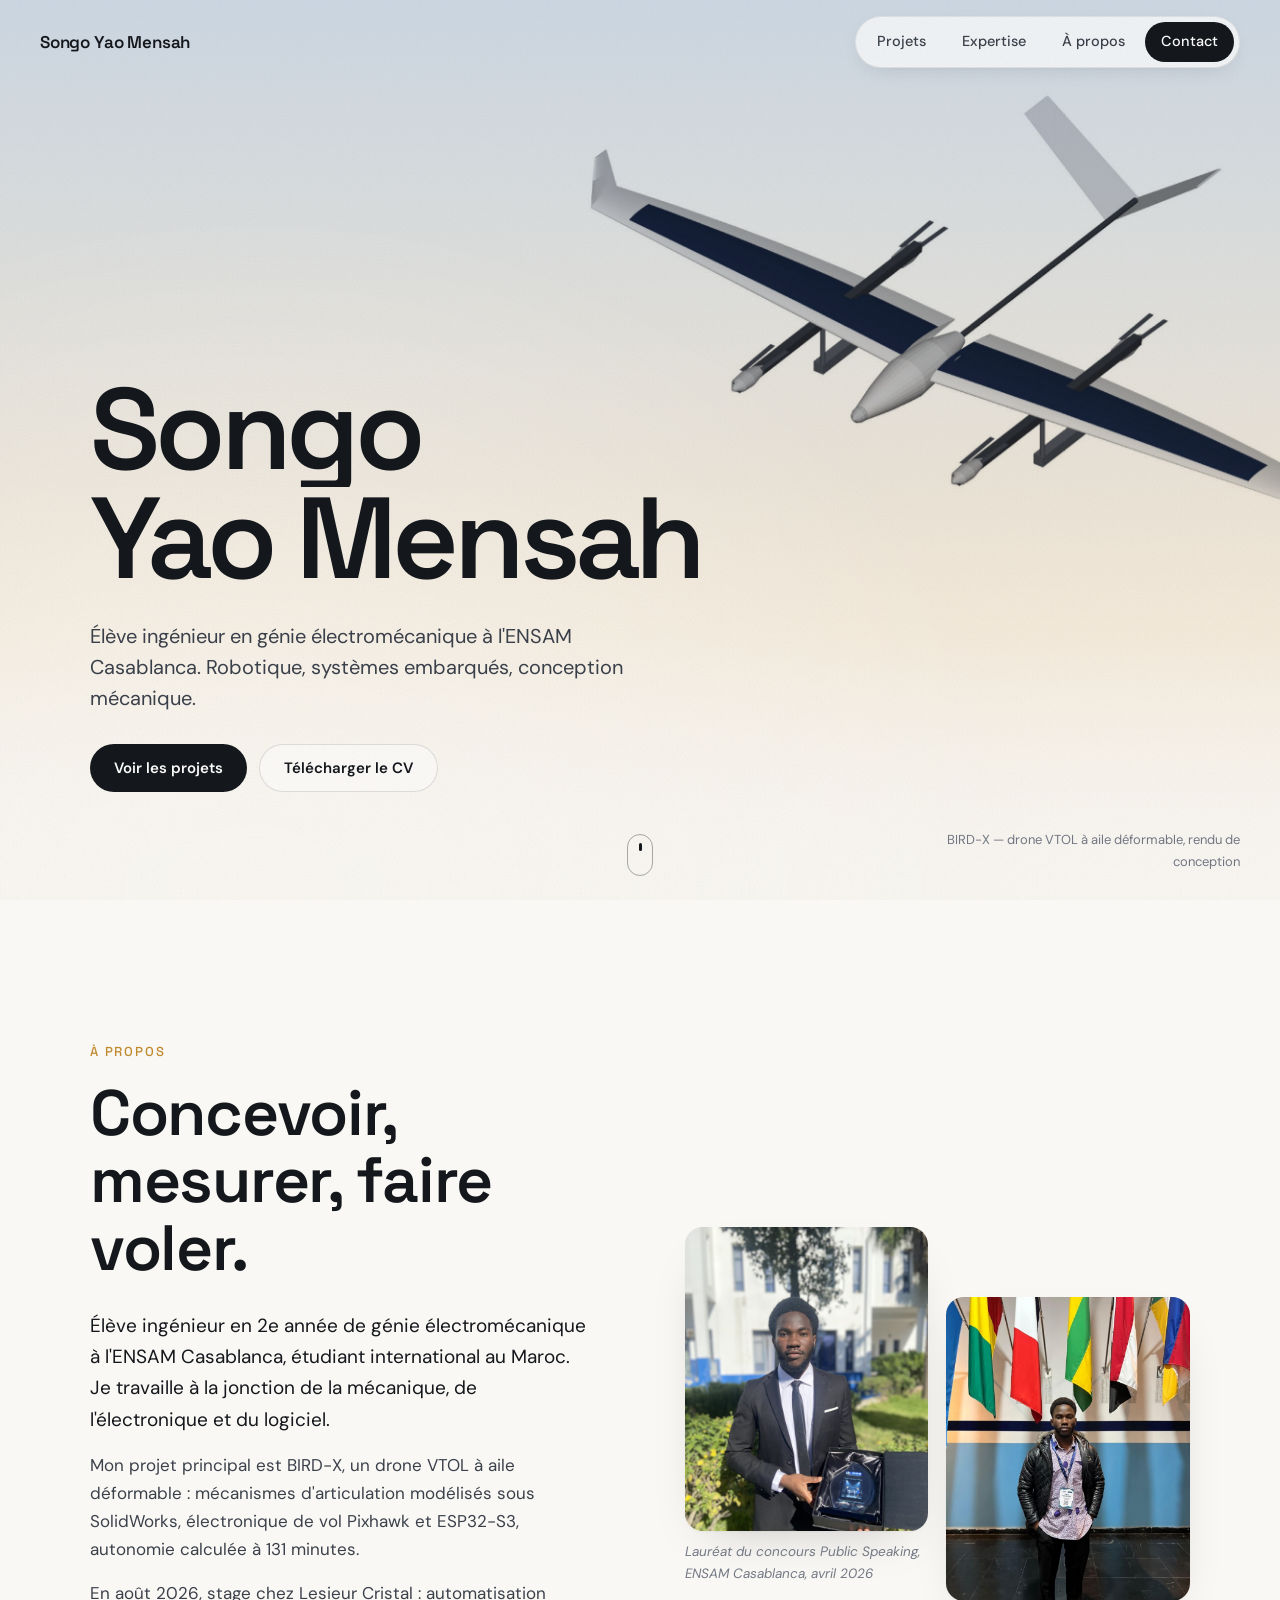
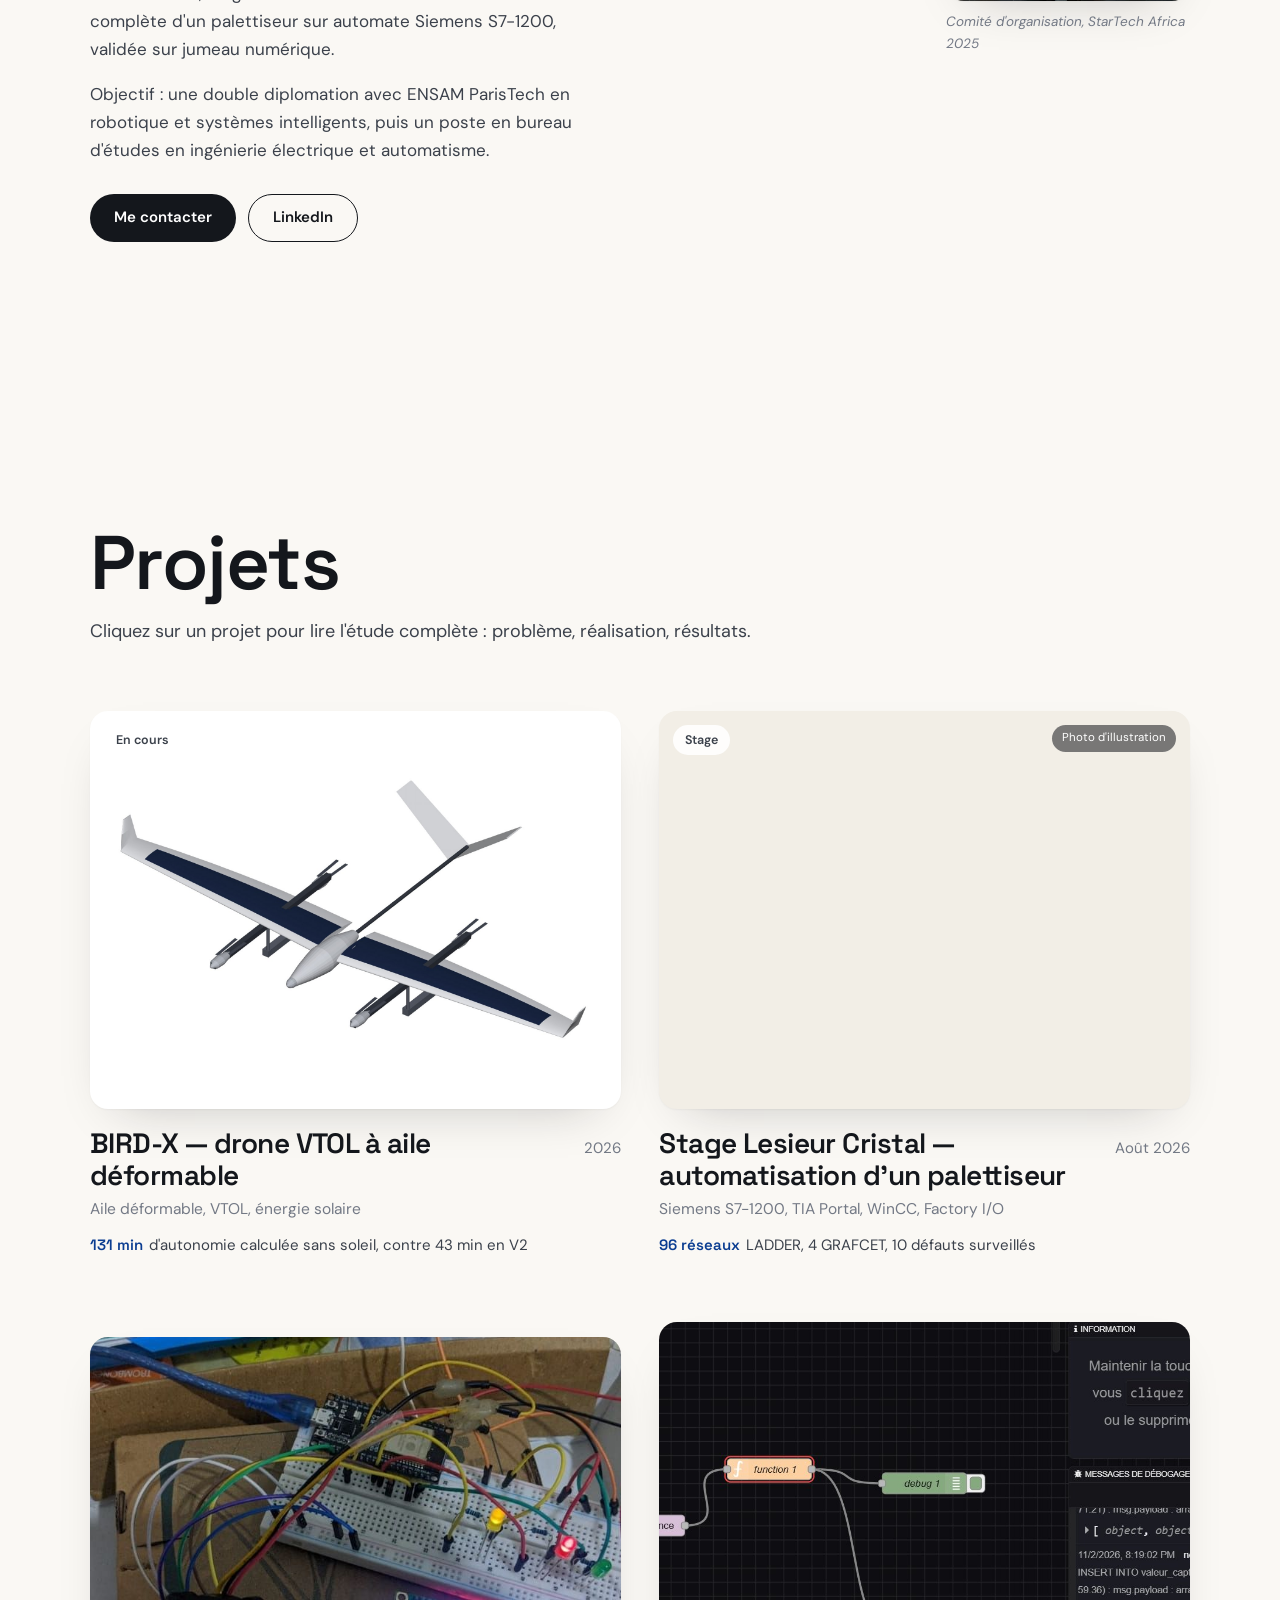
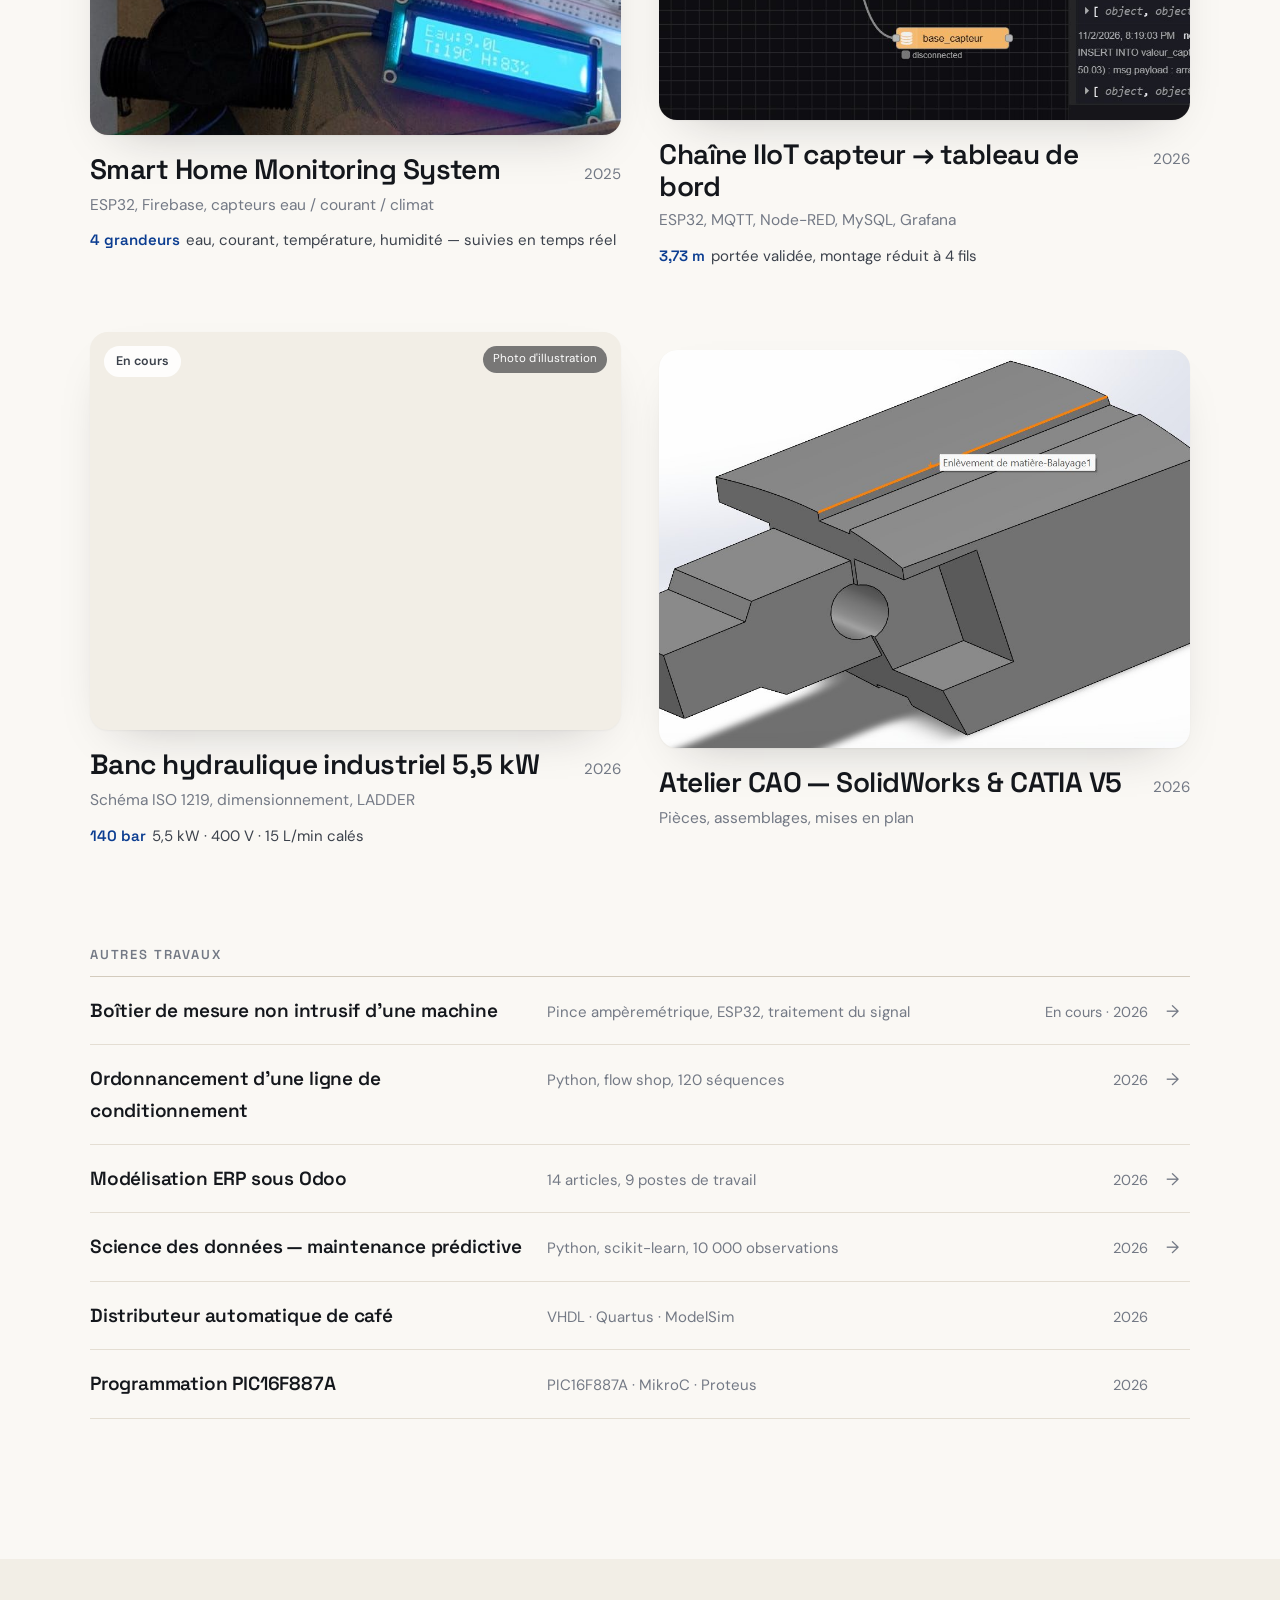
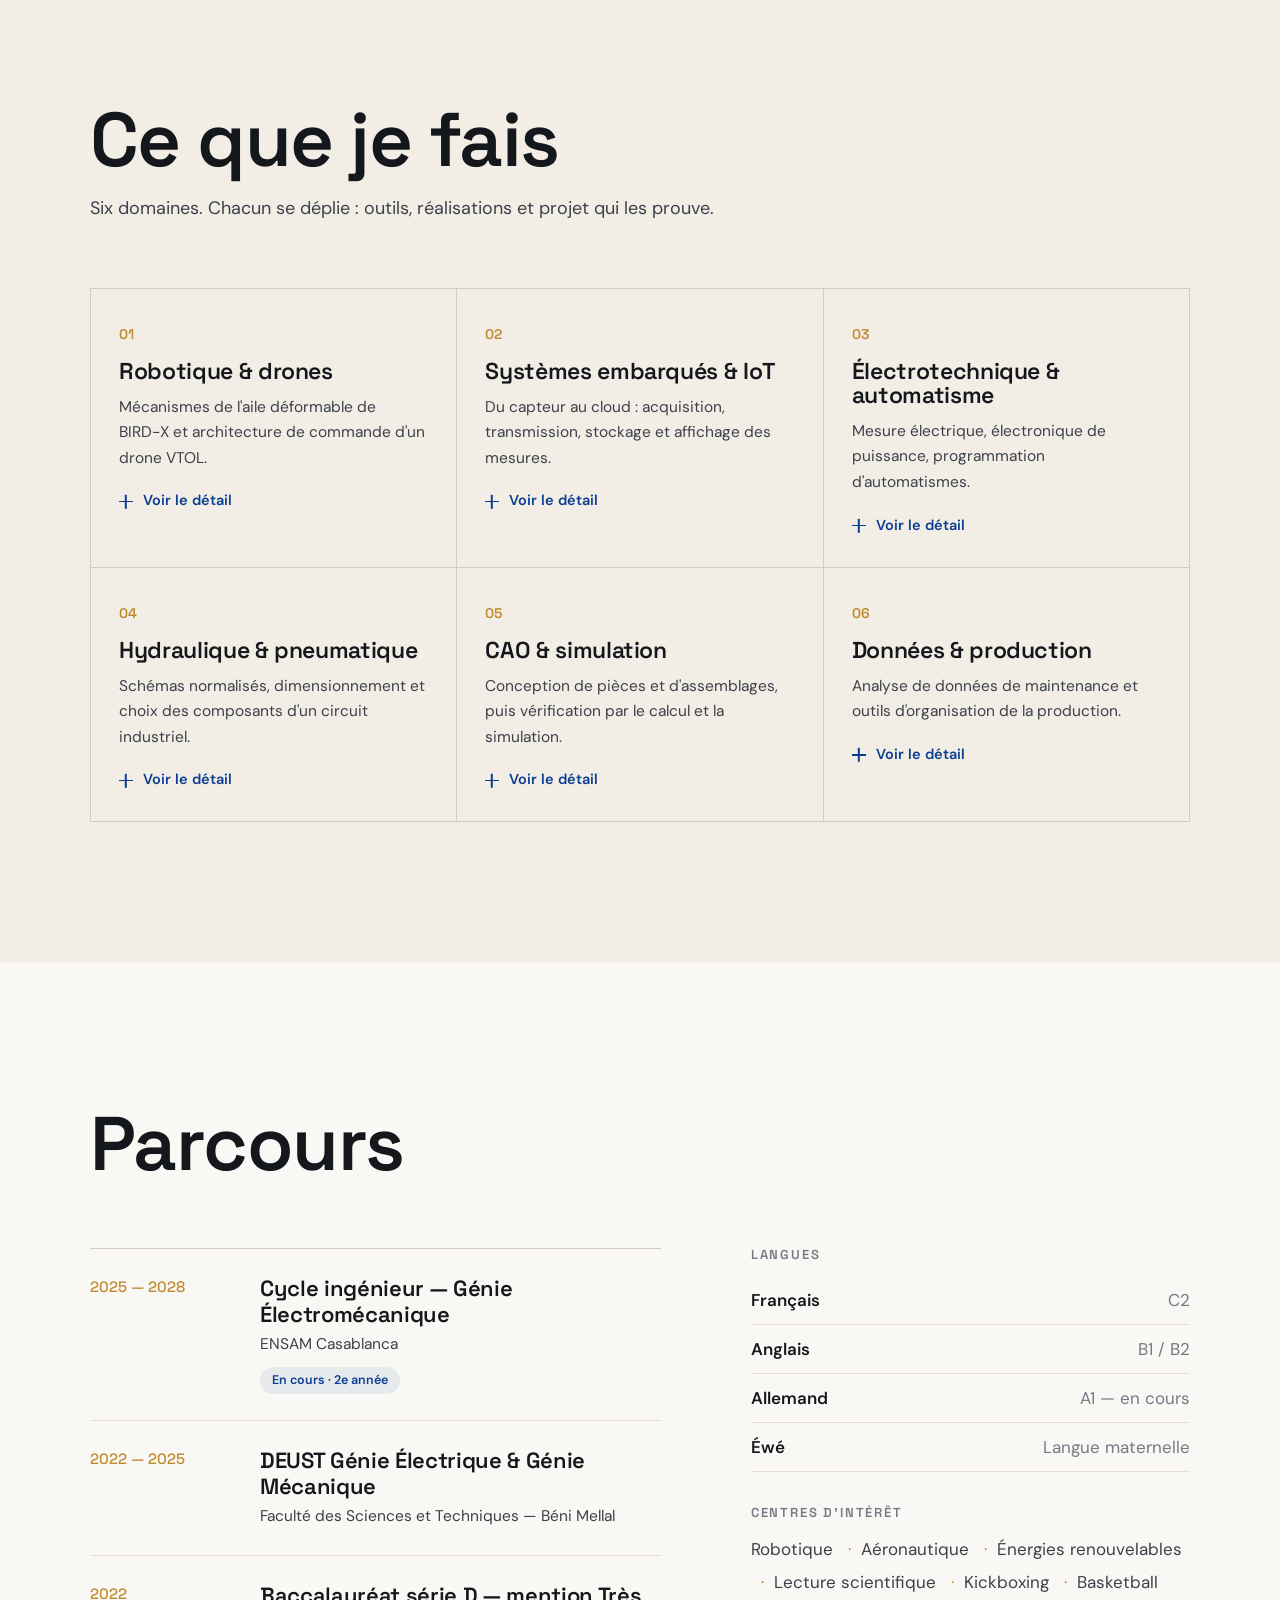
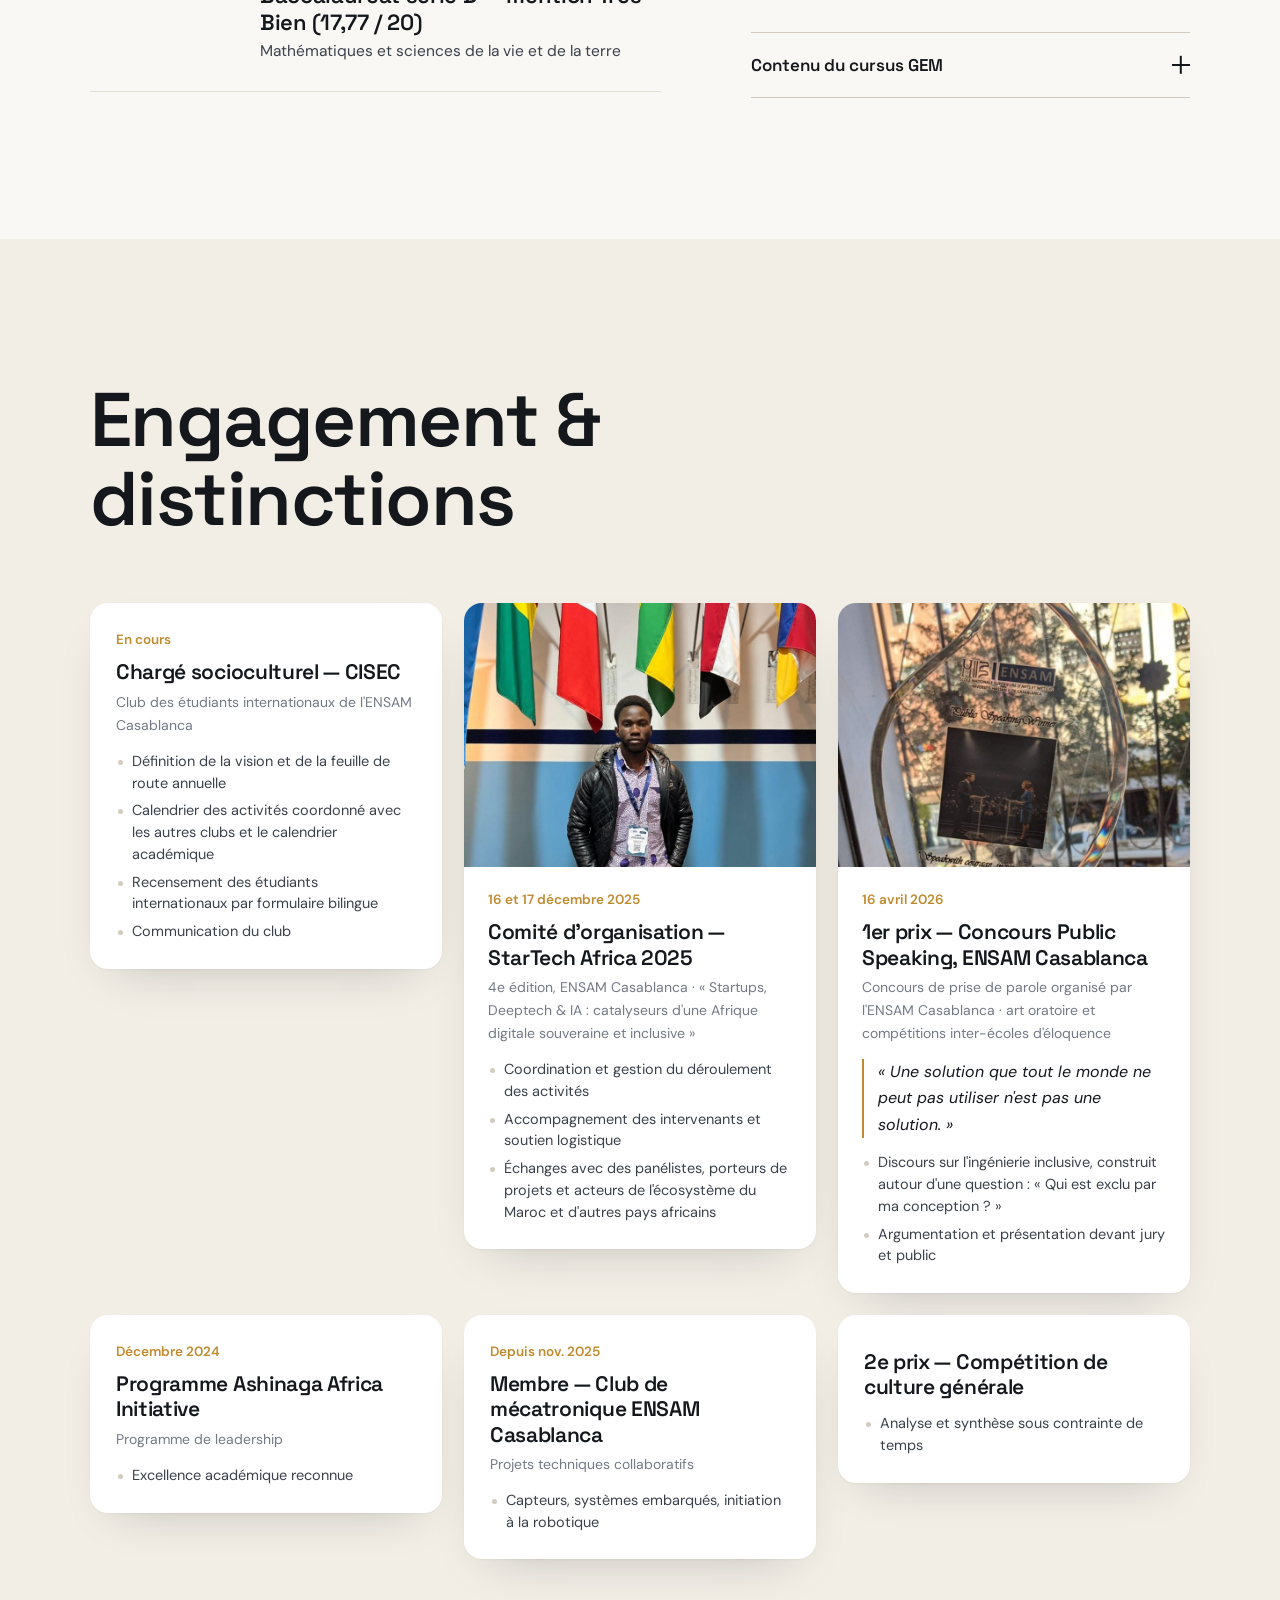
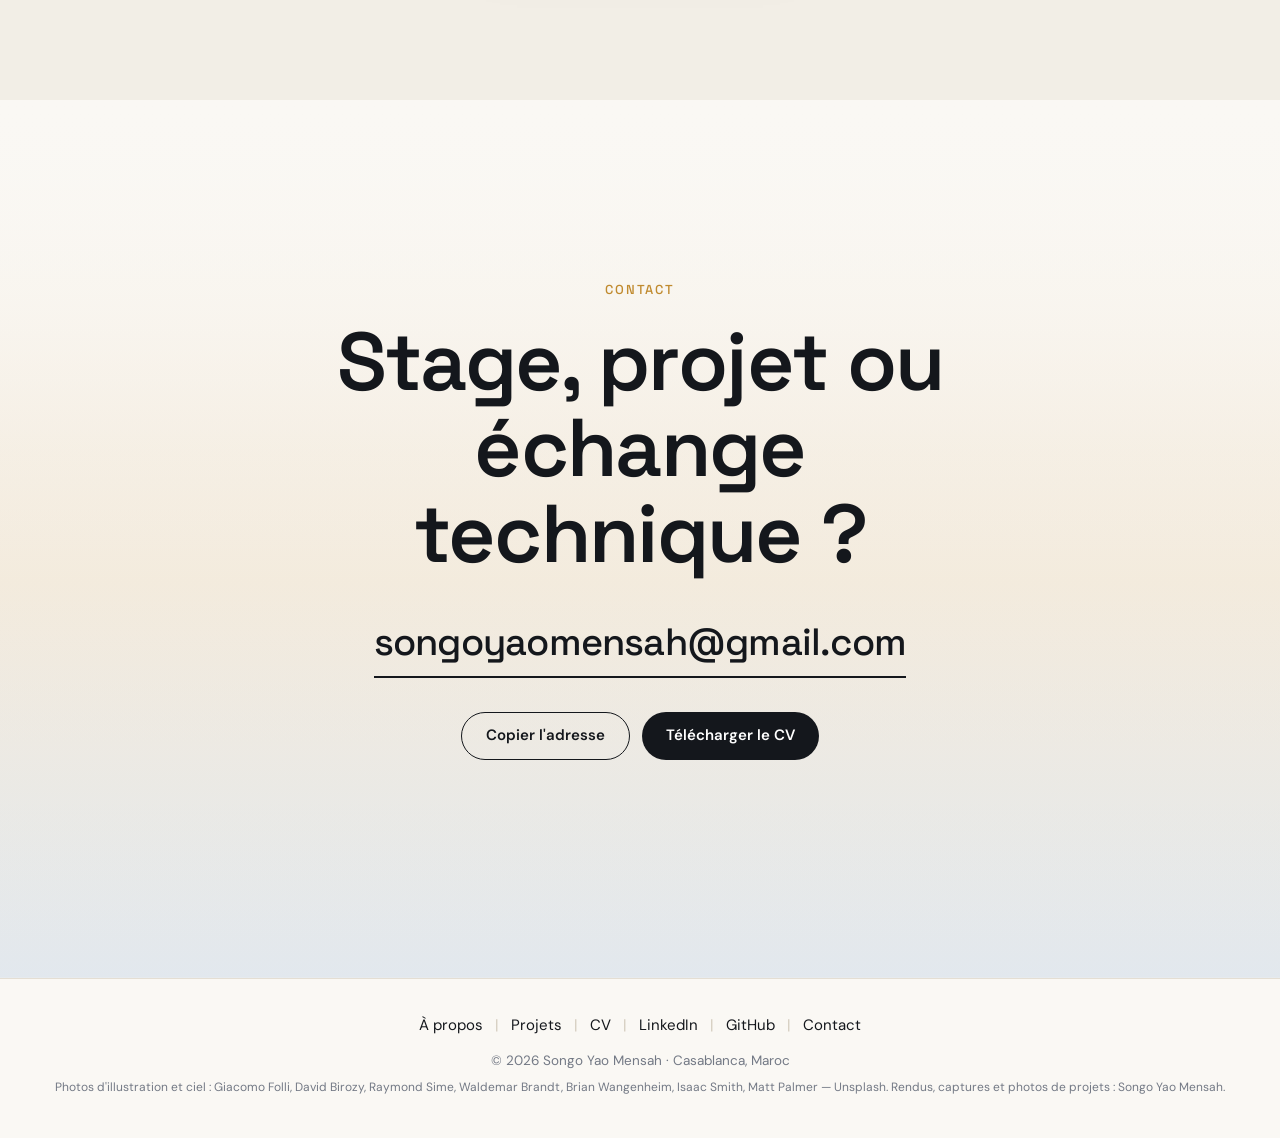
==== commit 1256bf2c: "Nouveau CV d'une page et ajout du stage Lesieur Cristal Co-Authored-By: Claude Opus 5.5 <noreply@ant" ====
--- a/index.html
+++ b/index.html
@@ -27,7 +27,7 @@
 <link rel="preconnect" href="https://fonts.gstatic.com" crossorigin>
 <link rel="preconnect" href="https://images.unsplash.com">
 <link href="https://fonts.googleapis.com/css2?family=Space+Grotesk:wght@400;500;600;700&family=DM+Sans:ital,opsz,wght@0,9..40,400;0,9..40,500;0,9..40,600;1,9..40,400&display=swap" rel="stylesheet">
-<link rel="stylesheet" href="css/style.css">
+<link rel="stylesheet" href="css/style.css?v=5">
 
 <script type="application/ld+json">
 {
@@ -191,7 +191,7 @@
   <div class="noscript">Ce portfolio affiche son contenu avec JavaScript. Version texte : <a href="assets/cv/CV_Songo_Yao_Mensah.pdf">CV en PDF</a> · songoyaomensah@gmail.com</div>
 </noscript>
 
-<script src="js/data.js"></script>
-<script src="js/main.js"></script>
+<script src="js/data.js?v=5"></script>
+<script src="js/main.js?v=5"></script>
 </body>
 </html>
